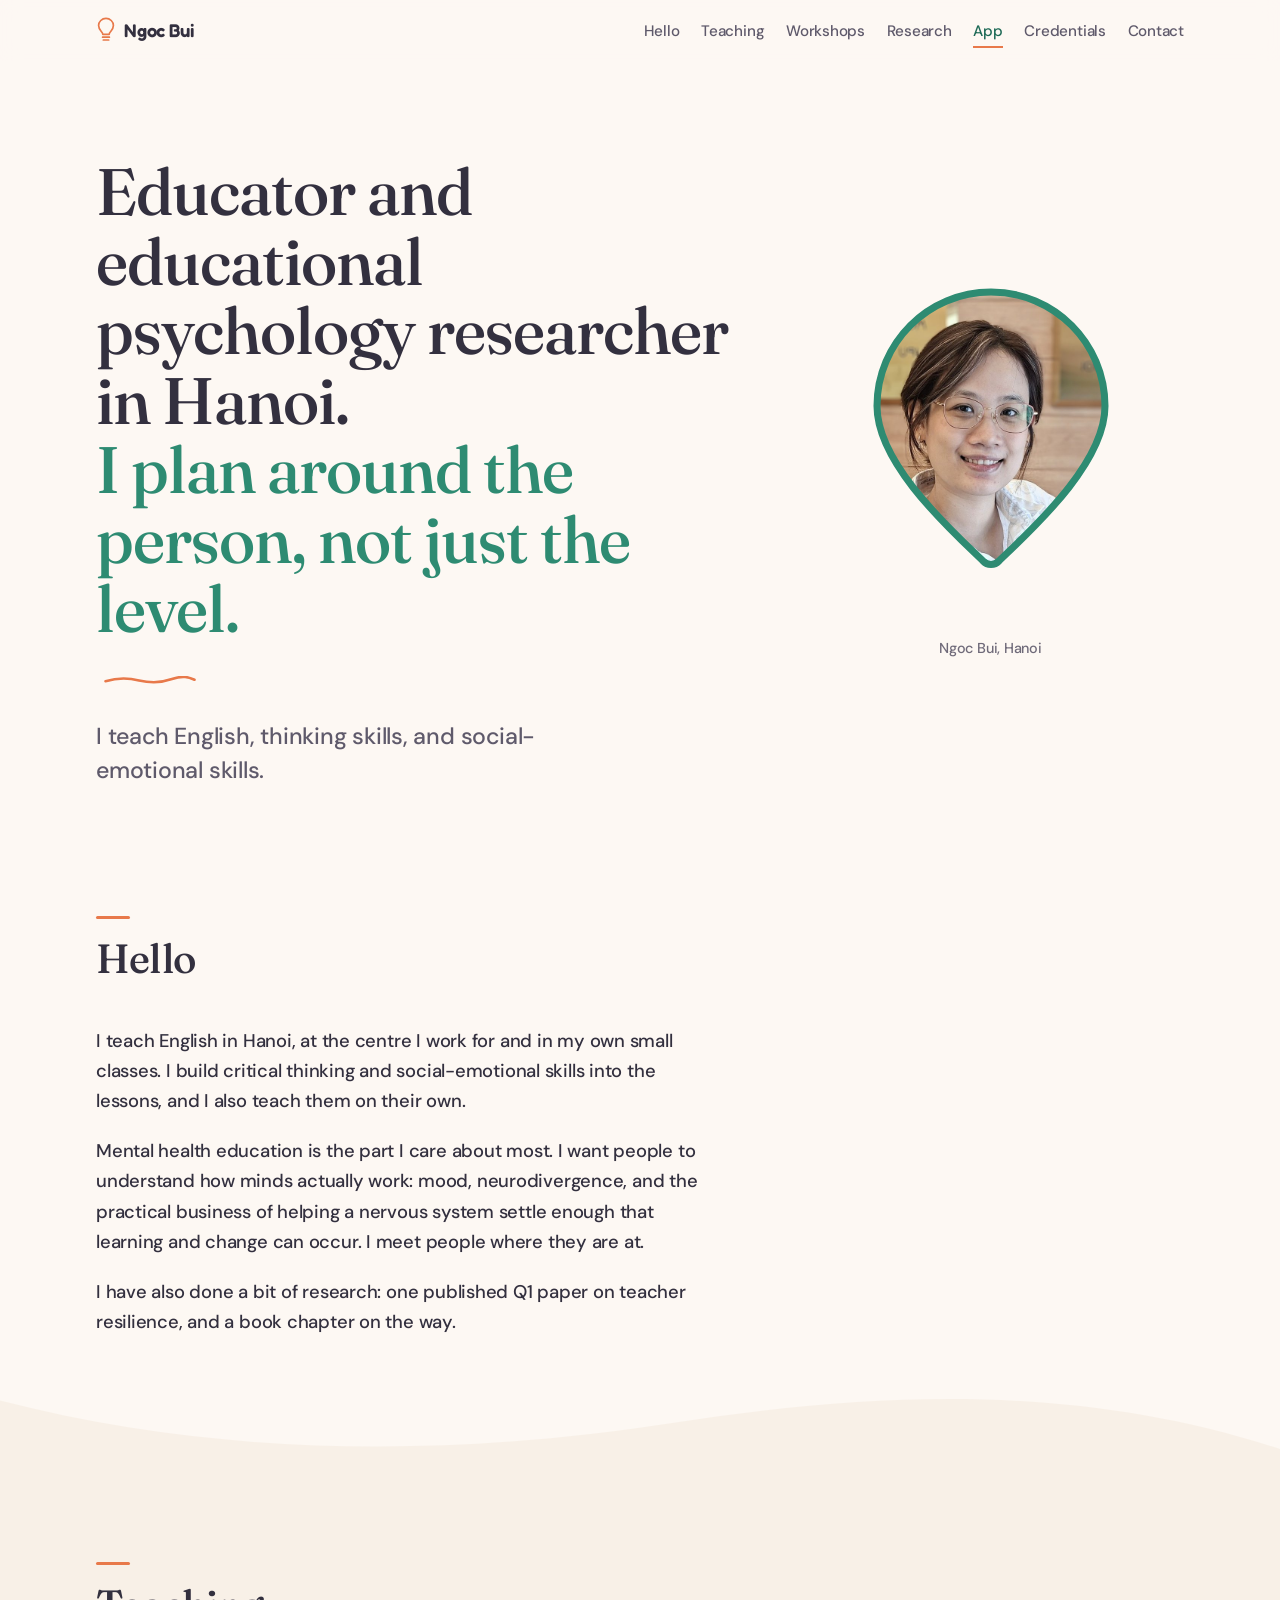
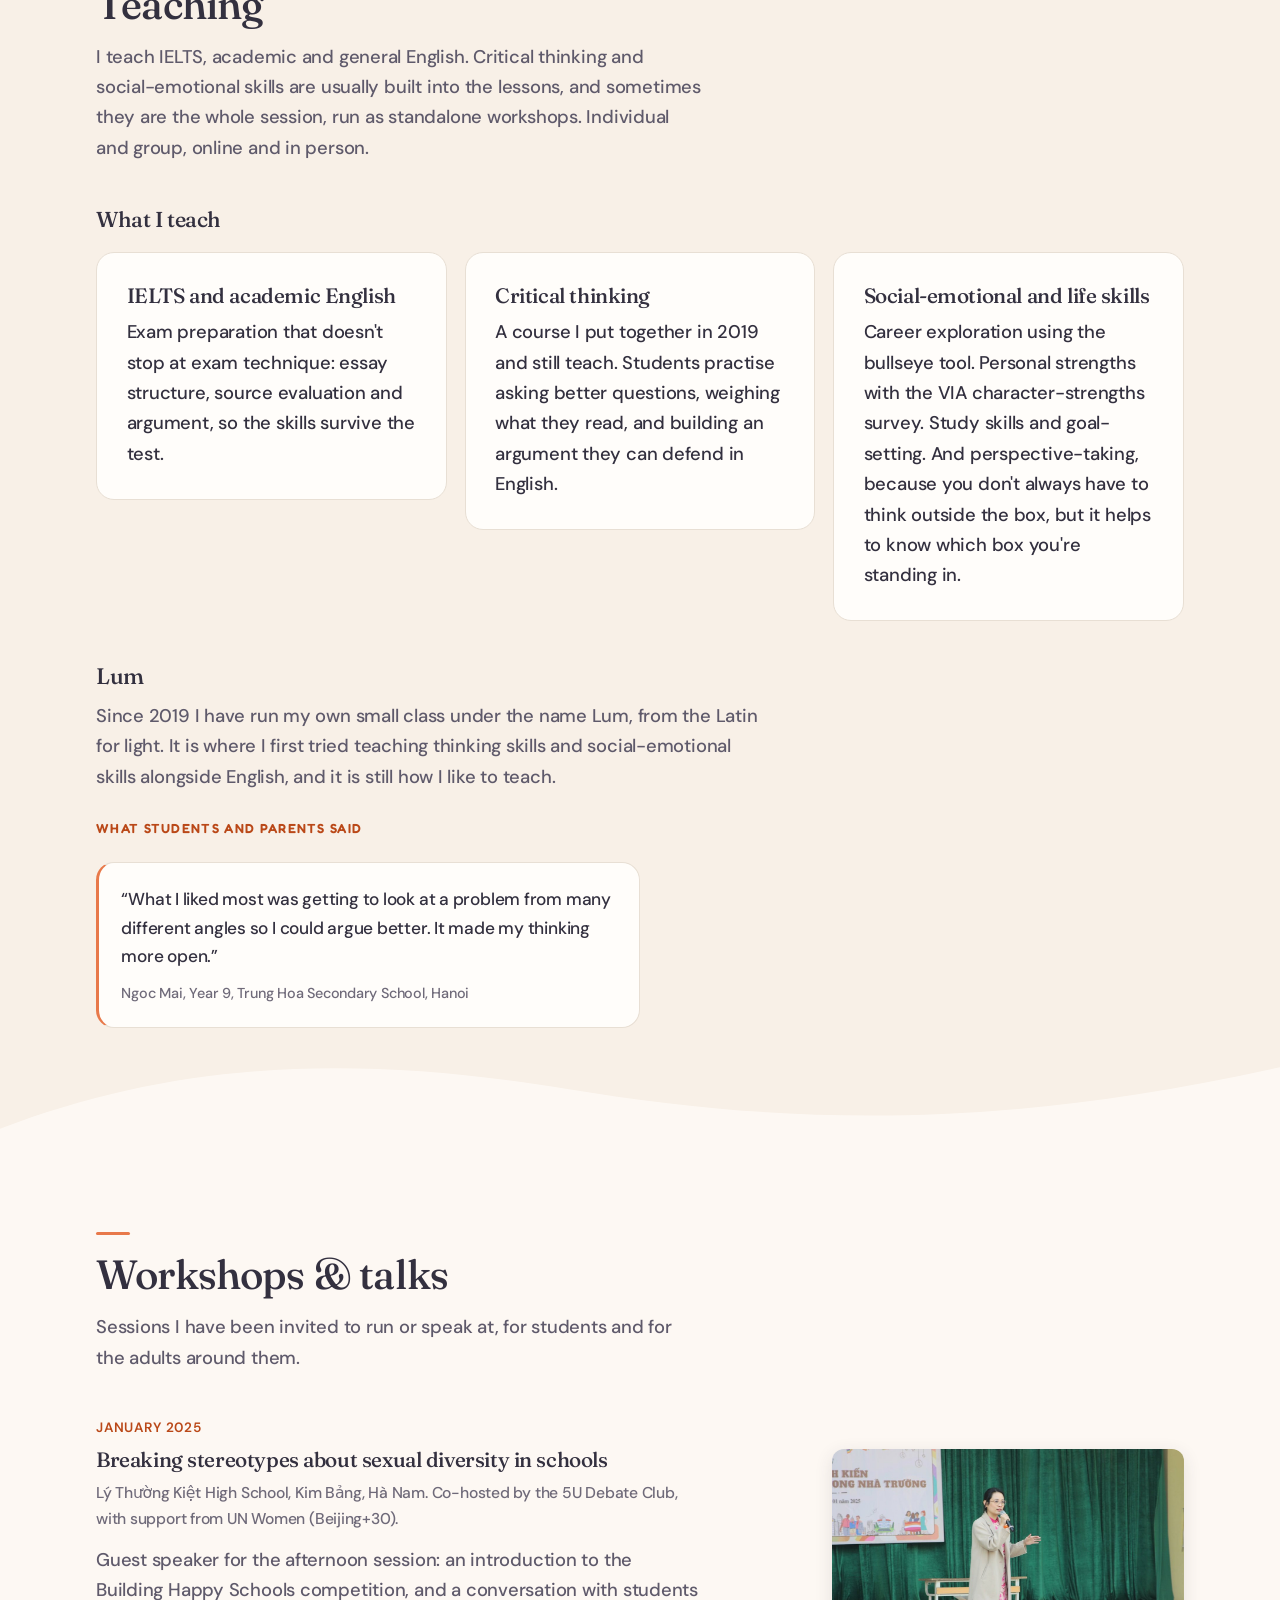
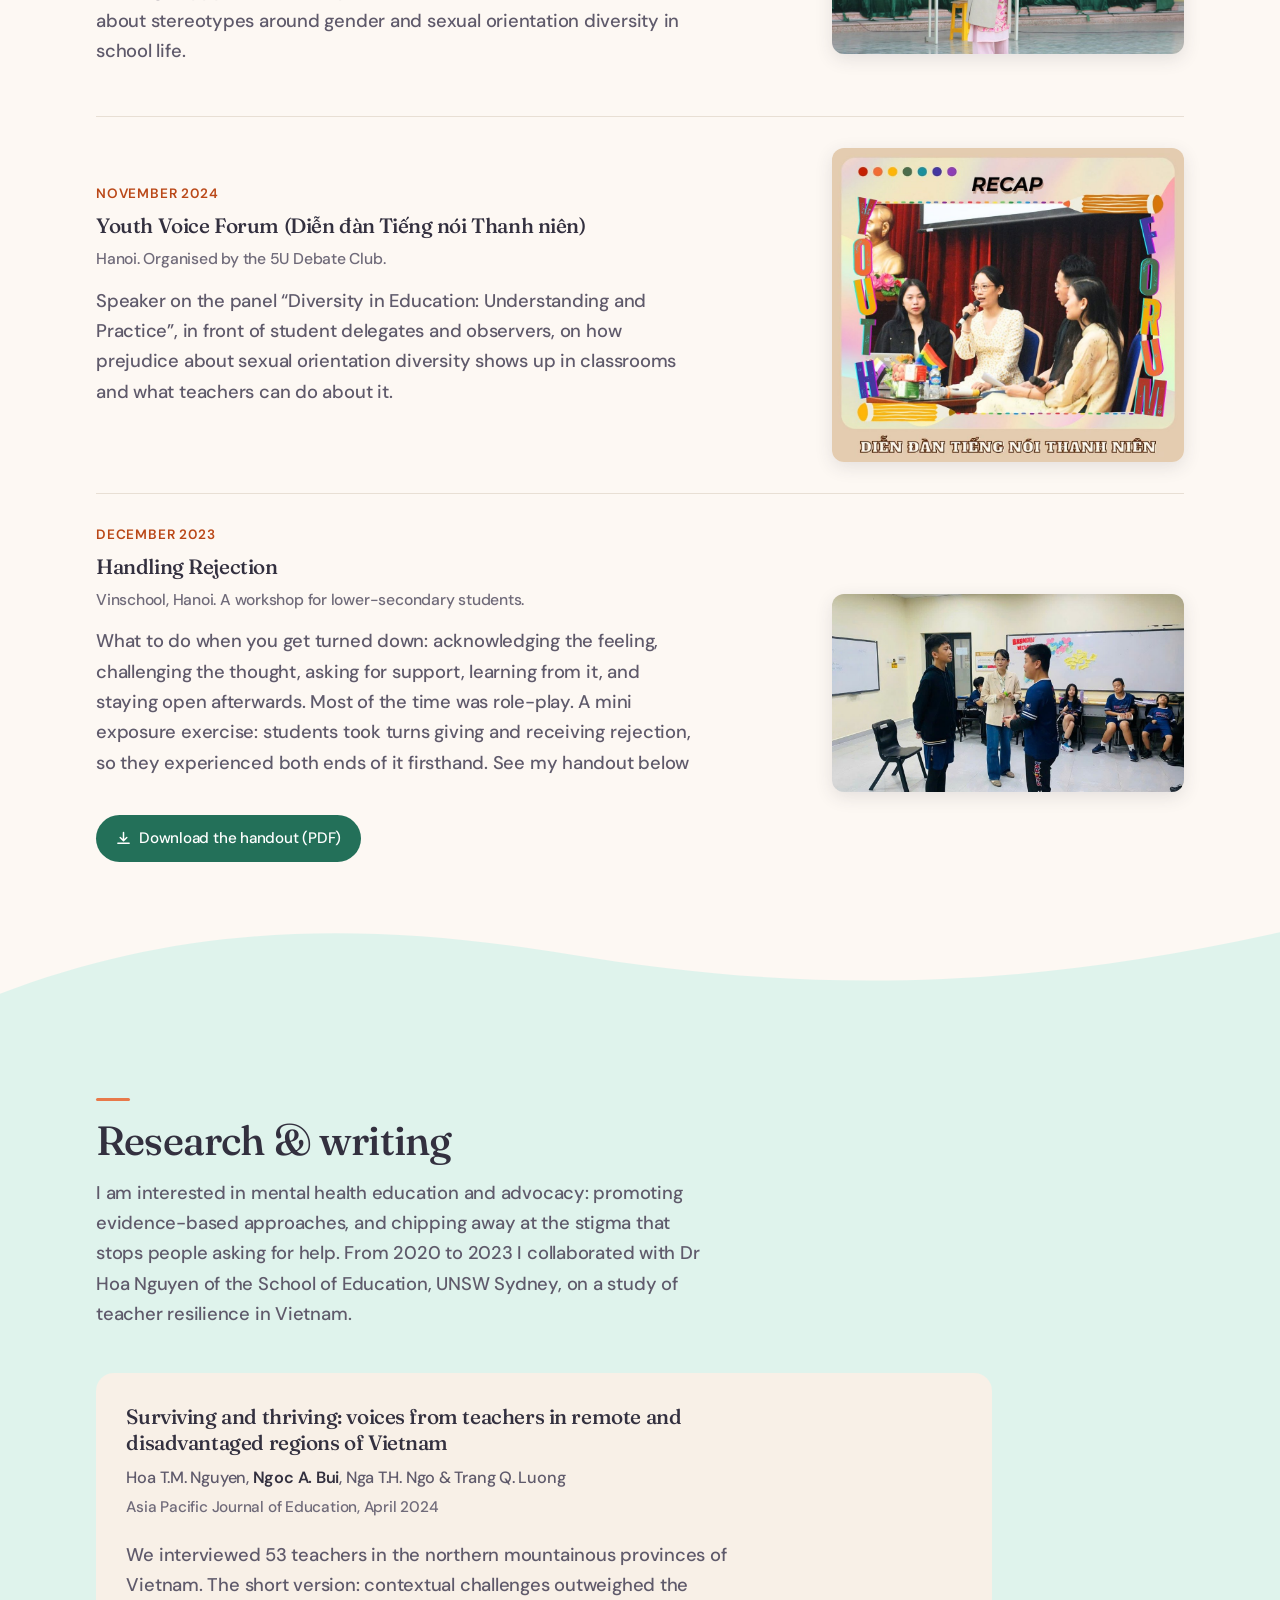
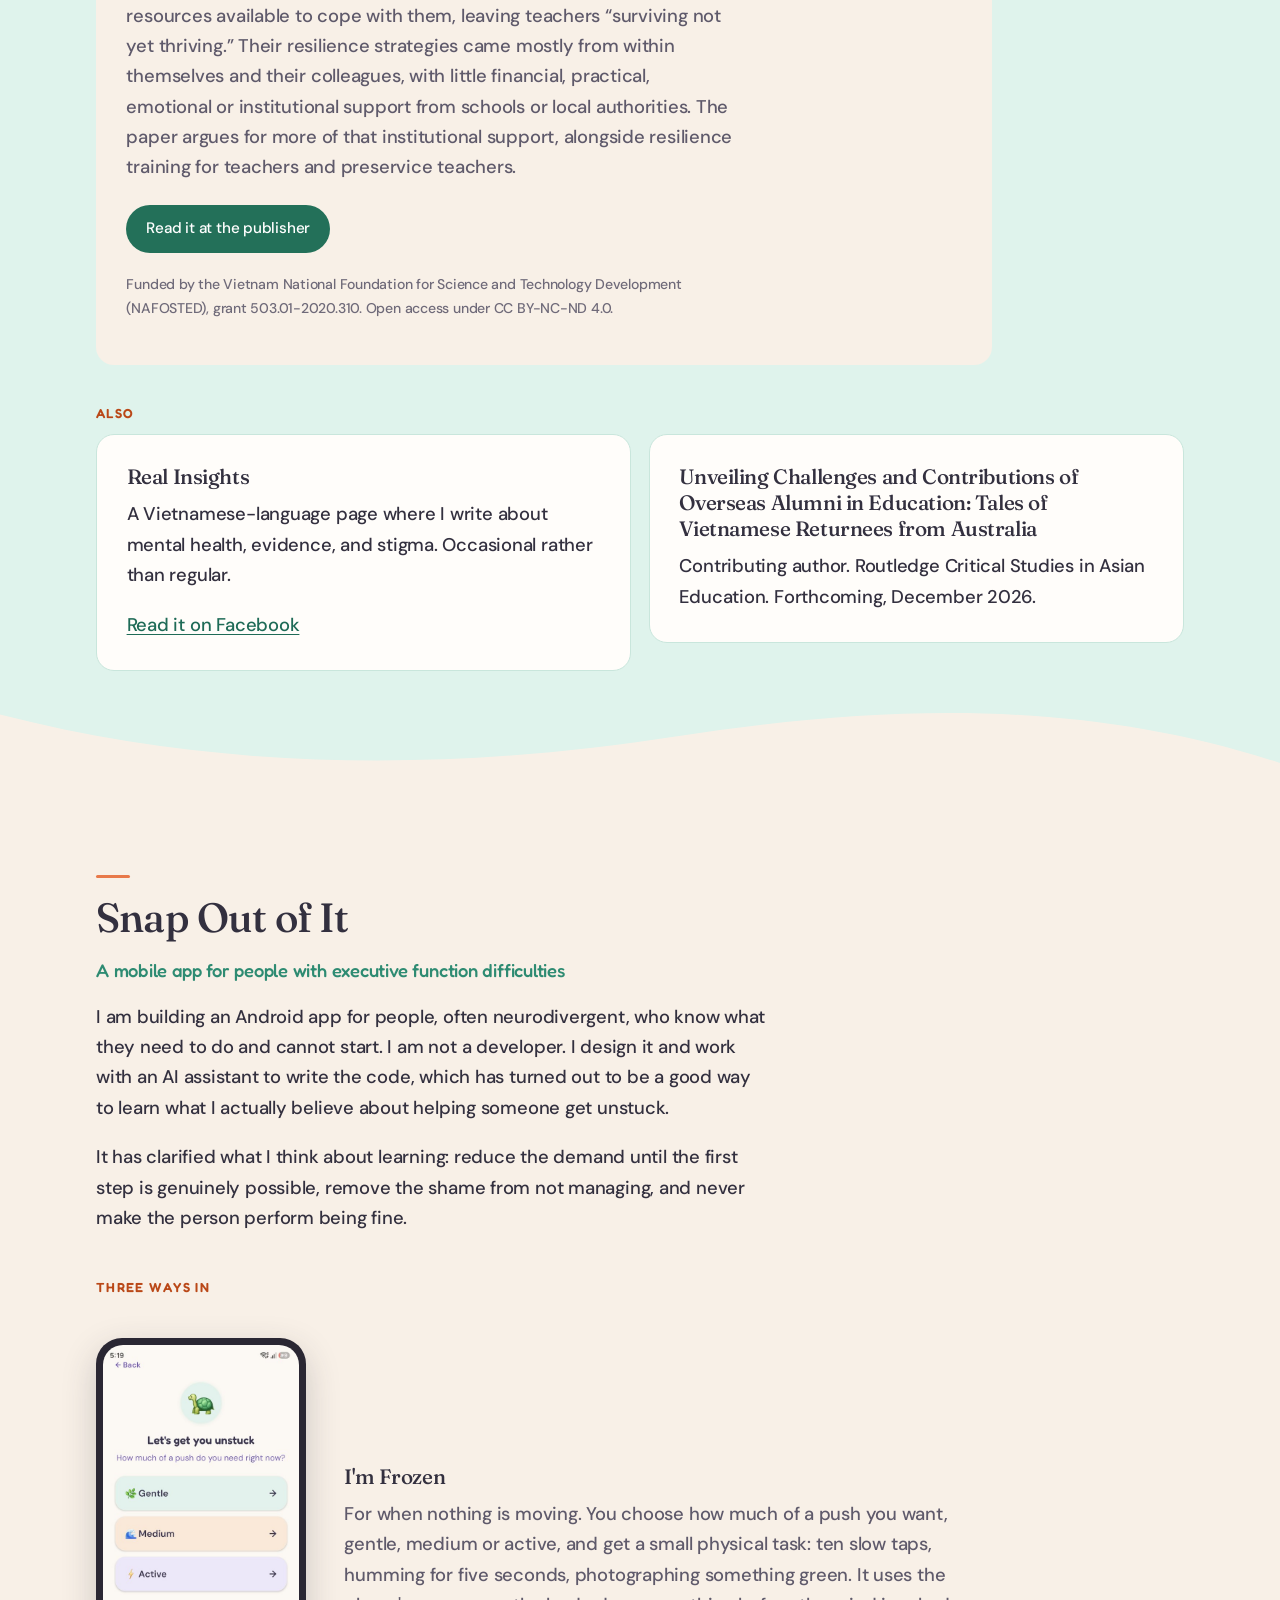
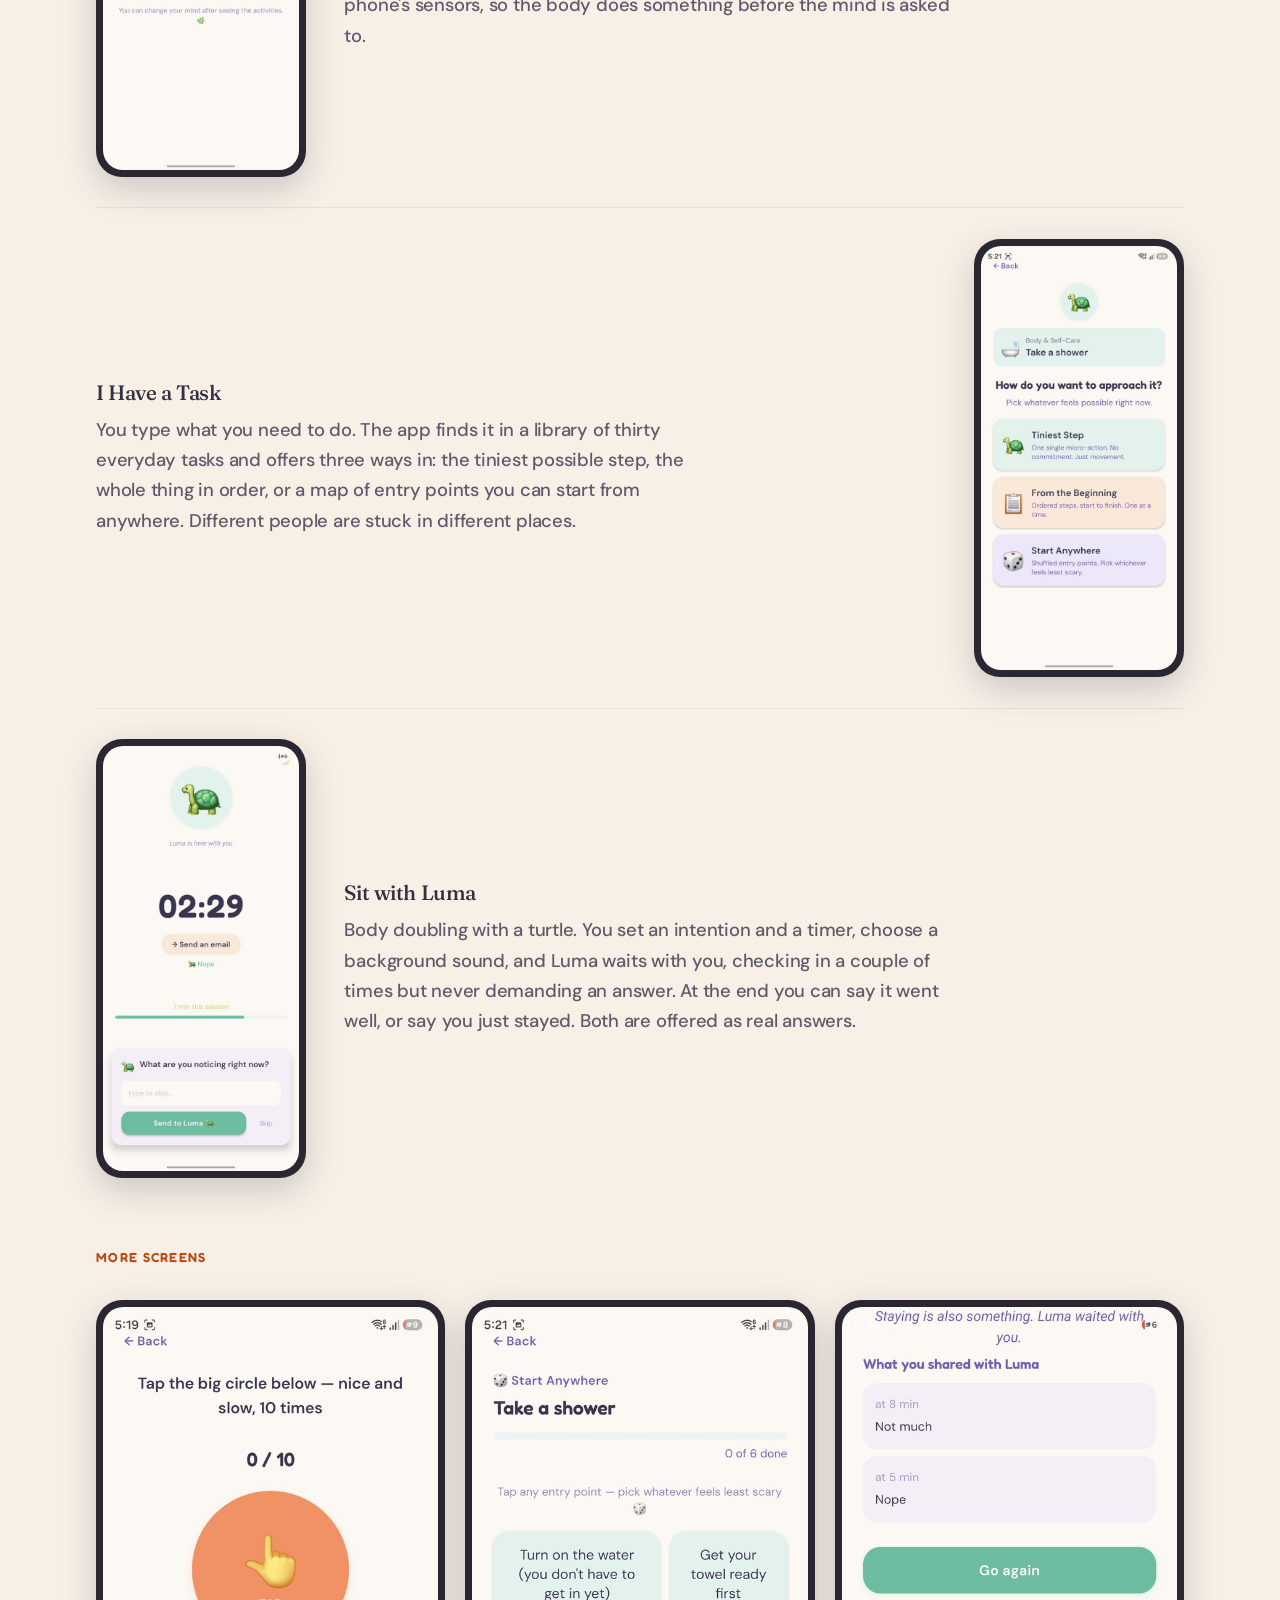
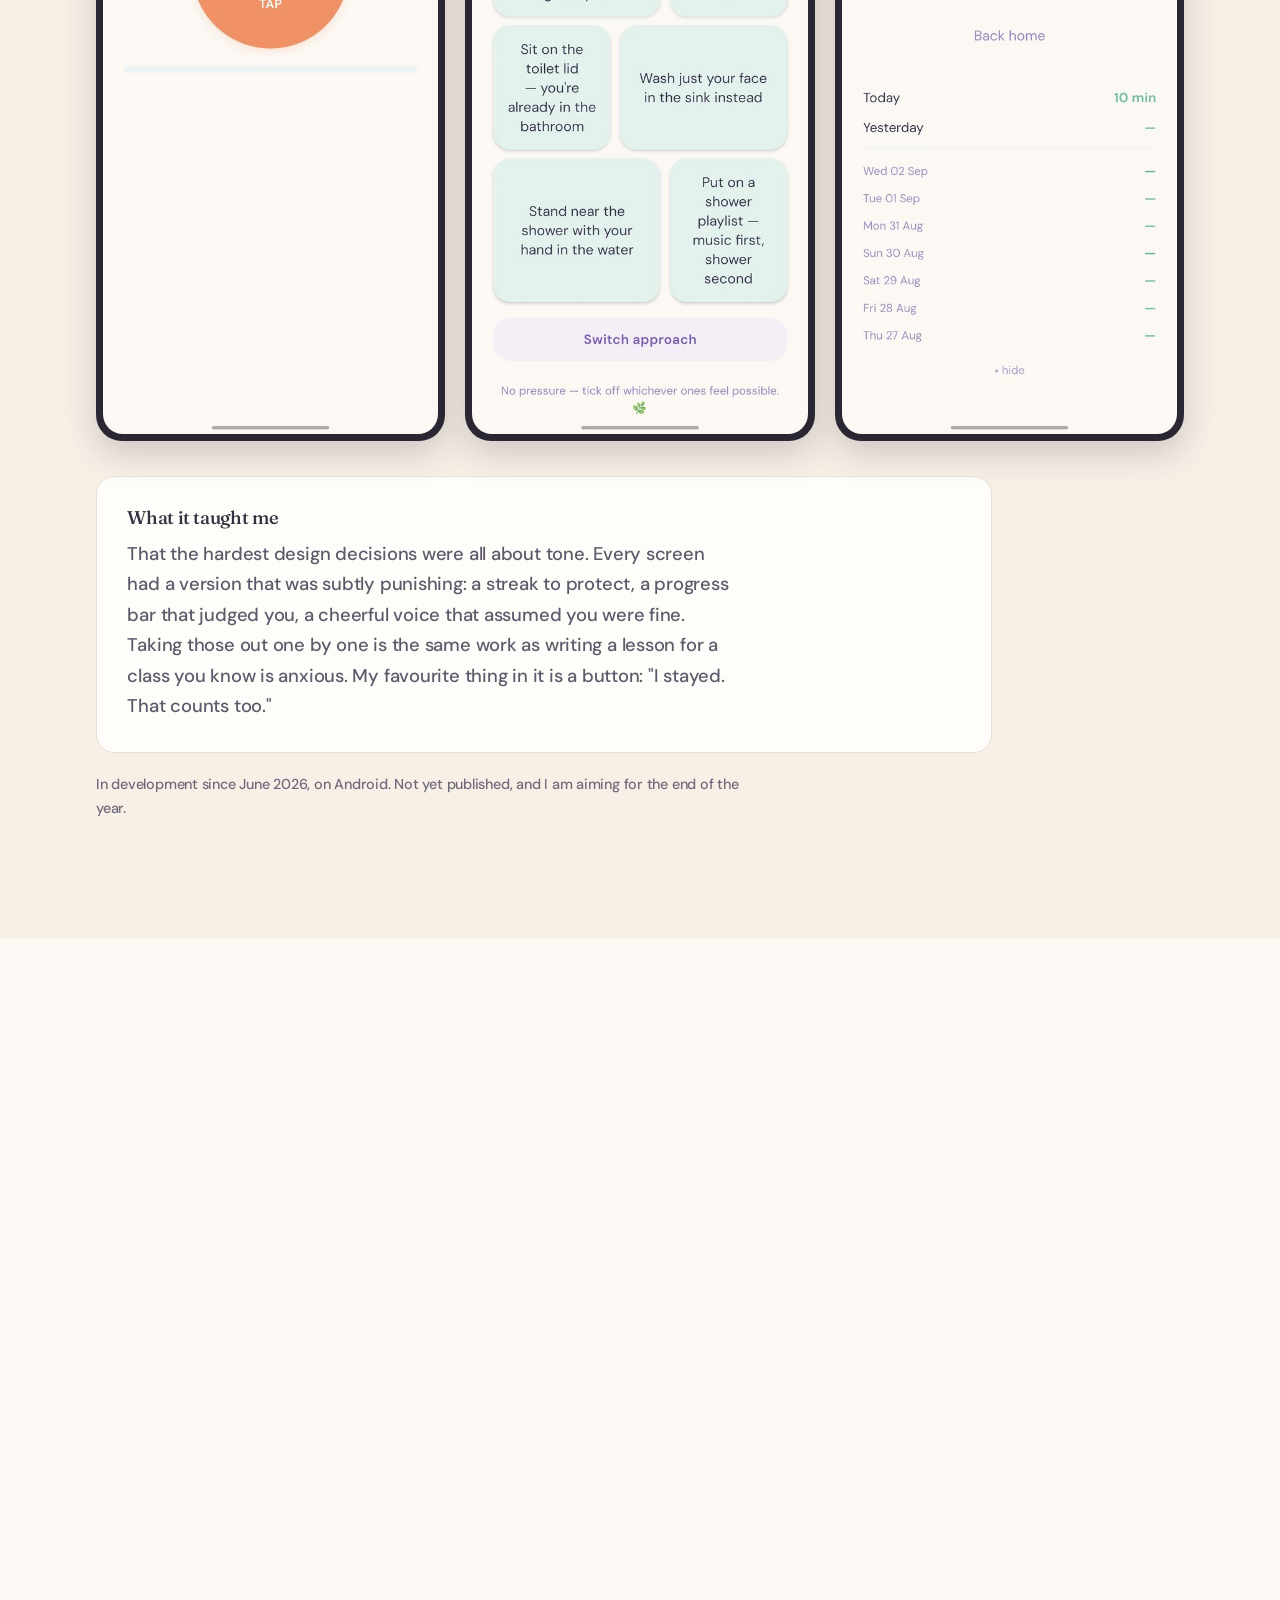
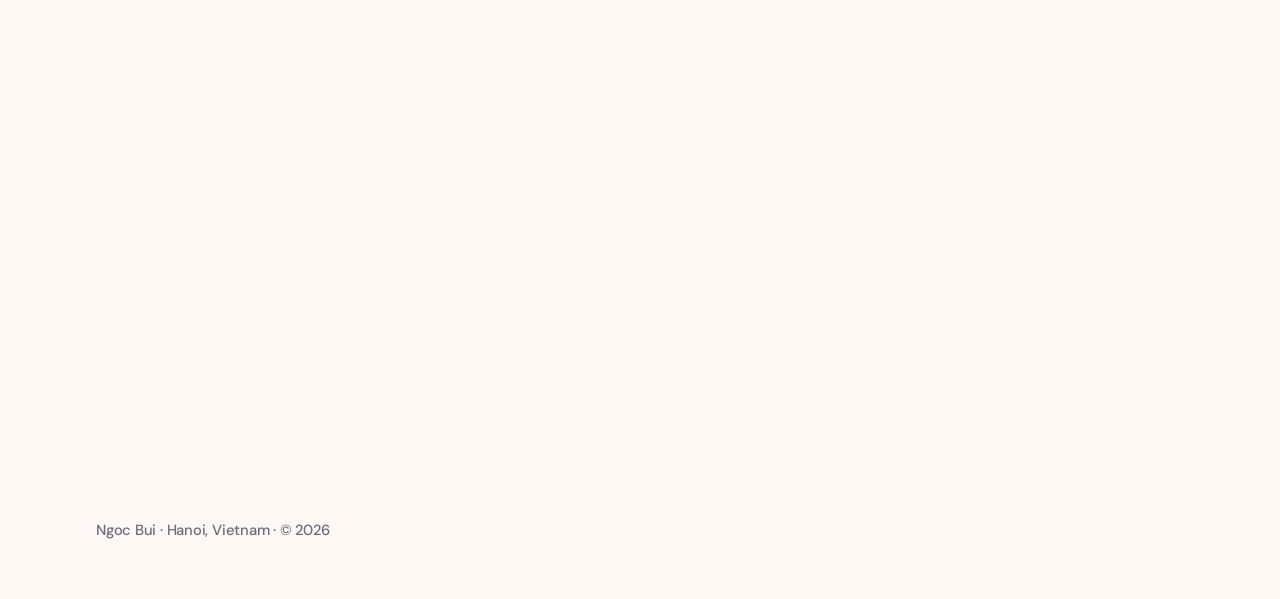
==== index.html @ a4505d8e "Add files via upload" ====
<!DOCTYPE html>
<html lang="en">
<head>
<meta charset="utf-8">
<meta name="viewport" content="width=device-width, initial-scale=1">
<title>Ngoc Bui, educator and educational psychology researcher</title>
<meta name="description" content="Ngoc Bui, educator and educational psychology researcher in Hanoi. English, thinking skills and social-emotional skills for teenagers.">
<meta name="author" content="Ngoc Bui">

<meta property="og:type" content="website">
<meta property="og:title" content="Ngoc Bui, educator and educational psychology researcher">
<meta property="og:description" content="I teach English, thinking skills, and social-emotional skills. Hanoi, Vietnam.">
<meta property="og:image" content="images/ngoc.jpg">

<link rel="icon" href="favicon.svg" type="image/svg+xml">
<link rel="preconnect" href="https://fonts.googleapis.com">
<link rel="preconnect" href="https://fonts.gstatic.com" crossorigin>
<link href="https://fonts.googleapis.com/css2?family=Fraunces:opsz,wght@9..144,400;9..144,500;9..144,600&family=Fredoka:wght@400;500;600&family=DM+Sans:ital,opsz,wght@0,9..40,400;0,9..40,500;0,9..40,600;1,9..40,400&display=swap" rel="stylesheet">
<link rel="stylesheet" href="style.css?v=14">
</head>
<body>

<a class="skip" href="#main">Skip to content</a>

<header class="site-head" id="siteHead">
  <div class="wrap">
    <a class="brand" href="#top">
      <svg class="bulb" viewBox="0 0 20 26" aria-hidden="true" fill="none">
        <path d="M10 1.4C5.9 1.4 2.6 4.6 2.6 8.5c0 2.6 1.4 4.5 2.7 6 .9 1 1.5 1.8 1.5 2.8h6.4c0-1 .6-1.8 1.5-2.8 1.3-1.5 2.7-3.4 2.7-6 0-3.9-3.3-7.1-7.4-7.1Z"
              stroke="#E8794A" stroke-width="1.7" stroke-linejoin="round"/>
        <path d="M6.6 20.2h6.8M7.3 23h5.4" stroke="#E8794A" stroke-width="1.7" stroke-linecap="round"/>
      </svg>
      <span id="brandName">Ngoc Bui</span>
    </a>
    <nav aria-label="Sections">
      <ul>
        <li><a href="#hello">Hello</a></li>
        <li><a href="#teaching">Teaching</a></li>
        <li><a href="#talks">Workshops</a></li>
        <li><a href="#materials">Materials</a></li>
        <li><a href="#research">Research</a></li>
        <li><a href="#app">App</a></li>
        <li><a href="#credentials">Credentials</a></li>
        <li><a href="#contact">Contact</a></li>
      </ul>
    </nav>
  </div>
</header>

<main id="main" tabindex="-1">
  <div id="top"></div>

  <!-- ============ HERO ============ -->
  <div class="hero">
    <div class="wrap hero-grid">
      <div>
        <h1>
          <span class="l1" id="heroL1"></span>
          <span class="l2" id="heroL2"></span>
        </h1>
        <svg class="rule" viewBox="0 0 92 8" fill="none" aria-hidden="true">
          <path d="M1.5 5.2C13 1.8 24 1.8 35 4.4c11 2.6 22 2.6 33-1.3s16.5-1.9 22.5.6"
                stroke="currentColor" stroke-width="2.6" stroke-linecap="round"/>
        </svg>
        <p class="sub" id="heroSub"></p>
      </div>

      <div class="portrait">
        <figure>
          <svg viewBox="0 0 300 340" role="img" aria-labelledby="portraitTitle">
            <title id="portraitTitle">Photograph of Ngoc Bui</title>
            <defs>
              <clipPath id="drop">
                <path d="M150 8c-63 0-114 51-114 114 0 58 74 124 106 155a11 11 0 0 0 16 0c32-31 106-97 106-155C264 59 213 8 150 8Z"/>
              </clipPath>
            </defs>
            <image id="portraitImg" href="images/ngoc.jpg" x="18" y="0" width="264" height="340"
                   preserveAspectRatio="xMidYMin slice" clip-path="url(#drop)"/>
            <path d="M150 8c-63 0-114 51-114 114 0 58 74 124 106 155a11 11 0 0 0 16 0c32-31 106-97 106-155C264 59 213 8 150 8Z"
                  fill="none" stroke="#2E8B72" stroke-width="7"/>
          </svg>
          <figcaption id="portraitCap"></figcaption>
        </figure>
      </div>
    </div>
  </div>

  <!-- ============ HELLO ============ -->
  <section id="hello" class="reveal">
    <div class="wrap">
      <div class="section-head"><h2 id="helloTitle"></h2></div>
      <div id="helloBody"></div>
    </div>
  </section>

  <!-- ============ TEACHING ============ -->
  <section id="teaching" class="reveal wave-top wave-alt">
    <div class="wrap">
      <div class="section-head">
        <h2 id="teachTitle"></h2>
        <p class="intro" id="teachIntro"></p>
      </div>

      <h3 id="teachListTitle" style="font-size:1.35rem;margin-bottom:1.2rem"></h3>
      <div class="grid-2" id="teachList"></div>

      <div style="margin-top:2.6rem">
        <h3 id="lumTitle" style="font-size:1.4rem;margin-bottom:.7rem"></h3>
        <p id="lumBody" style="color:var(--ink-soft)"></p>
        <p class="eyebrow" id="testTitle" style="margin-top:1.6rem"></p>
        <div class="quotes" id="quotes"></div>
      </div>
    </div>
  </section>

  <!-- ============ TALKS ============ -->
  <section id="talks" class="reveal wave-top">
    <div class="wrap">
      <div class="section-head">
        <h2 id="talksTitle"></h2>
        <p class="intro" id="talksIntro"></p>
      </div>
      <div id="talksList"></div>
    </div>
  </section>

  <!-- ============ MATERIALS ============ -->
  <section id="materials" class="reveal wave-top wave-alt">
    <div class="wrap">
      <div class="section-head">
        <h2 id="matTitle"></h2>
        <p class="intro" id="matIntro"></p>
      </div>
      <div class="grid-2" id="matList"></div>
      <p id="matNote" class="note-line"></p>
    </div>
  </section>

  <!-- ============ RESEARCH ============ -->
  <section id="research" class="reveal wave-top">
    <div class="wrap">
      <div class="section-head">
        <h2 id="resTitle"></h2>
        <p class="intro" id="resIntro"></p>
      </div>

      <div class="paper-head">
        <h3 id="paperTitle"></h3>
        <p class="authors" id="paperAuthors"></p>
        <p class="journal" id="paperJournal"></p>
        <p class="paper-summary" id="paperSummary"></p>
        <div class="paper-actions">
          <a class="btn" id="paperDoi" href="#"></a>
        </div>
        <p class="funding" id="funding"></p>
      </div>

      <p class="eyebrow" id="otherTitle" style="margin-top:2.4rem"></p>
      <div id="otherList"></div>
    </div>
  </section>

  <!-- ============ APP ============ -->
  <section id="app" class="reveal wave-top wave-alt">
    <div class="wrap">
      <div class="section-head">
        <h2 id="appTitle"></h2>
        <p class="intro" id="appSubtitle" style="font-family:'Fredoka',sans-serif;color:var(--teal);margin-bottom:1rem"></p>
        <div id="appIntro"></div>
      </div>

      <p class="eyebrow" id="modesTitle"></p>
      <div id="modes"></div>

      <p class="eyebrow" id="galleryTitle" style="margin-top:2.4rem"></p>
      <div class="app-gallery" id="gallery"></div>

      <div class="learned">
        <h3 id="learnedTitle"></h3>
        <p id="learned"></p>
      </div>
      <p class="app-status" id="appStatus"></p>
    </div>
  </section>

  <!-- Any sections you add in content.js appear here -->
  <div id="extraSections"></div>

  <!-- ============ CREDENTIALS ============ -->
  <section id="credentials" class="reveal wave-top">
    <div class="wrap">
      <div class="section-head"><h2 id="credTitle"></h2></div>
      <div class="cred-grid" id="credGrid"></div>
      <p style="margin-top:2rem">
        <a class="btn" id="cvBtn" href="#">
          <svg viewBox="0 0 16 16" fill="none" aria-hidden="true">
            <path d="M8 1.5v9m0 0L4.5 7M8 10.5 11.5 7M2 13h12" stroke="currentColor" stroke-width="1.6" stroke-linecap="round" stroke-linejoin="round"/>
          </svg>
          <span id="cvLabel"></span>
        </a>
      </p>
    </div>
  </section>

  <!-- ============ CONTACT ============ -->
  <section id="contact" class="reveal wave-top wave-alt">
    <div class="wrap">
      <div class="contact-card">
        <h2 id="contactTitle"></h2>
        <p id="contactBody"></p>
        <a class="email-link" id="emailLink" href="#"></a>
        <div class="contact-links" id="contactLinks"></div>
        <p class="availability" id="availability"></p>
      </div>
    </div>
  </section>
</main>

<footer>
  <div class="wrap"><span id="footerText"></span></div>
</footer>

<script src="content.js?v=14"></script>
<script src="main.js?v=14"></script>

<!-- Edit mode: loads only when the address ends with ?edit -->
<script>
if (location.search.indexOf("edit") !== -1) {
  var e = document.createElement("script");
  e.src = "edit.js?v=1";
  document.body.appendChild(e);
}
</script>

<!-- If content.js has a typo it cannot load at all, and the page would other-
     wise go silently blank. This shows what is wrong instead. -->
<script>
(function () {
  if (typeof CONTENT !== "undefined") return;
  var d = document.createElement("div");
  d.setAttribute("style",
    "position:fixed;inset:0;z-index:9999;display:flex;align-items:center;" +
    "justify-content:center;background:#FDF8F3;padding:2rem;" +
    "font-family:system-ui,sans-serif;color:#33303F");
  d.innerHTML =
    '<div style="max-width:34rem;line-height:1.6">' +
    '<h1 style="font-size:1.4rem;margin:0 0 .8rem">content.js has a typo</h1>' +
    '<p style="margin:0 0 .8rem">The page is blank because the content file could not be read. ' +
    'It is almost always one of these, in the line you edited last:</p>' +
    '<ul style="margin:0 0 .8rem;padding-left:1.2rem">' +
    '<li>a straight double quote <b>"</b> inside the text (use the curly ' +
    '<b>&ldquo; &rdquo;</b> instead, or put a backslash before it)</li>' +
    '<li>a missing comma at the end of a line</li>' +
    '<li>a deleted quote mark or brace</li></ul>' +
    '<p style="margin:0">Press <b>F12</b> and open <b>Console</b>: the red message names the exact line.</p>' +
    '</div>';
  document.body.appendChild(d);
})();
</script>
</body>
</html>
---- style.css ----
/* ==========================================================================
   Ngoc Bui, portfolio
   You should not need to edit this file. The words live in content.js
   ========================================================================== */

:root {
  --cream:      #FDF8F3;
  --cream-warm: #F8F0E7;
  --card:       #FFFDFA;
  --ink:        #33303F;
  --ink-soft:   #5F5A6B;
  --ink-faint:  #6F6A79;   /* was #8C8796, failed WCAG AA at 3.30 */
  --teal:       #2E8B72;
  --teal-deep:  #1F6B57;
  --teal-pale:  #DFF3EC;
  --tangerine:  #E8794A;   /* decorative only: rules, dots, underlines */
  --tangerine-text: #BA4818; /* small orange TEXT, passes AA on all three bands */
  --teal-btn:   #237059;   /* button ground, white on it passes at 5.94 */
  --tangerine-pale: #FCEBE1;
  --line:       #E8DFD4;

  --measure: 42rem;
  --radius: 18px;
}

* { box-sizing: border-box; }

html { scroll-behavior: smooth; }
@media (prefers-reduced-motion: reduce) {
  html { scroll-behavior: auto; }
  *, *::before, *::after { animation: none !important; transition: none !important; }
}

body {
  margin: 0;
  background: var(--cream);
  color: var(--ink);
  font-family: "DM Sans", ui-sans-serif, system-ui, -apple-system, "Segoe UI", Roboto, sans-serif;
  font-size: 1.15rem;
  font-weight: 500;
  line-height: 1.65;
  -webkit-font-smoothing: antialiased;
  text-rendering: optimizeLegibility;
}

h1, h2, h3, .display {
  font-family: "Fredoka", "DM Sans", ui-sans-serif, system-ui, sans-serif;
  font-weight: 600;
  line-height: 1.2;
  letter-spacing: -0.01em;
  margin: 0;
}

p { margin: 0 0 1.05em; max-width: var(--measure); }
a { color: var(--teal-deep); text-decoration-thickness: 1px; text-underline-offset: 3px; }
a:hover { color: var(--tangerine); }
img { max-width: 100%; display: block; }

.wrap { width: min(100% - 2.5rem, 68rem); margin-inline: auto; }

/* ---------- skip link ---------- */
.skip {
  position: absolute; left: -9999px;
  background: var(--teal); color: #fff; padding: .7rem 1.1rem; border-radius: 0 0 10px 0; z-index: 100;
}
.skip:focus { left: 0; top: 0; }

/* ---------- header / nav ---------- */
.site-head {
  position: sticky; top: 0; z-index: 50;
  background: rgba(253, 248, 243, .88);
  backdrop-filter: blur(10px);
  border-bottom: 1px solid transparent;
  transition: border-color .3s ease;
}
.site-head.scrolled { border-bottom-color: var(--line); }
.site-head .wrap {
  display: flex; align-items: center; gap: 1.5rem;
  min-height: 60px; flex-wrap: wrap;
}
.brand {
  font-family: "Fredoka", sans-serif; font-weight: 600; font-size: 1.15rem;
  color: var(--ink); text-decoration: none; letter-spacing: -.01em;
  display: inline-flex; align-items: center; gap: .5rem;
}
.brand .bulb { width: 20px; height: 26px; flex: none; }
nav { margin-left: auto; }
nav ul { display: flex; gap: 1.35rem; list-style: none; margin: 0; padding: 0; flex-wrap: wrap; }
nav a {
  color: var(--ink-soft); text-decoration: none; font-size: .95rem; font-weight: 500;
  padding: .3rem 0; border-bottom: 2px solid transparent; transition: color .2s, border-color .2s;
}
nav a:hover, nav a.active { color: var(--teal-deep); border-bottom-color: var(--tangerine); }

/* On phones the header stops sticking (it would eat the screen) and the
   section links become one quiet, swipeable row. */
@media (max-width: 720px) {
  .site-head { position: static; border-bottom: 1px solid var(--line); }
  .site-head .wrap {
    width: 100%; padding-inline: 0;
    flex-direction: column; align-items: stretch; gap: 0; min-height: 0;
  }
  .brand { padding: .85rem 1.25rem .6rem; }
  nav { margin-left: 0; min-width: 0; max-width: 100%; }
  nav ul {
    max-width: 100%;
    flex-wrap: nowrap; overflow-x: auto; gap: 1.1rem;
    padding: 0 1.25rem .6rem; scrollbar-width: none;
    -webkit-overflow-scrolling: touch;
  }
  nav ul::-webkit-scrollbar { display: none; }
  nav li { flex: none; }
  section { scroll-margin-top: 1rem; }
}

/* ---------- hero ---------- */
.hero { padding: clamp(3rem, 8vw, 6rem) 0 clamp(2.5rem, 6vw, 4rem); }
.hero-grid {
  display: grid; gap: clamp(2rem, 5vw, 3.5rem);
  grid-template-columns: 1fr;
  align-items: center;
}
@media (min-width: 800px) {
  .hero-grid { grid-template-columns: 1.25fr .75fr; }
}
.hero h1 {
  font-size: clamp(1.9rem, 4.4vw, 3.1rem);
  letter-spacing: -0.015em;
  line-height: 1.24;
  margin-bottom: 1rem;
  max-width: 18ch;
}
.hero h1 .l2 { color: var(--teal); display: block; }
.hero .sub {
  font-size: clamp(1.1rem, 2.2vw, 1.3rem); color: var(--ink-soft);
  max-width: 30rem; margin: 0;
}
.hero .rule {
  width: 92px; height: 8px; margin: 1.6rem 0 1.4rem;
  color: var(--tangerine);
}

/* teardrop photo, echoes the old Lum site */
.portrait { justify-self: center; width: min(300px, 78vw); }
.portrait figure { margin: 0; position: relative; }
.portrait svg { width: 100%; height: auto; display: block; }
.portrait figcaption {
  text-align: center; font-size: .9rem; color: var(--ink-faint); margin-top: .85rem;
}

/* ---------- sections ---------- */
section { padding: clamp(3rem, 7vw, 5rem) 0; scroll-margin-top: 72px; }

.section-head { margin-bottom: 2.25rem; }
.section-head h2 { font-size: clamp(1.85rem, 4.2vw, 2.7rem); margin-bottom: .8rem; }
.section-head .intro { color: var(--ink-soft); max-width: 38rem; margin: 0; }

.eyebrow {
  font-size: .82rem; font-weight: 600; letter-spacing: .1em; text-transform: uppercase;
  color: var(--tangerine-text); margin: 0 0 .55rem;
}

/* ---------- generic card ---------- */
.card {
  background: var(--card);
  border: 1px solid var(--line);
  border-radius: var(--radius);
  padding: clamp(1.3rem, 3vw, 1.85rem);
}
.card h3 { font-size: 1.22rem; margin-bottom: .55rem; }
.card p:last-child { margin-bottom: 0; }

.grid-2 { display: grid; gap: 1.1rem; grid-template-columns: 1fr; }
@media (min-width: 720px) { .grid-2 { grid-template-columns: 1fr 1fr; } }

/* ---------- feature block (workshop) ---------- */
.feature {
  background: var(--teal-pale);
  border-radius: var(--radius);
  padding: clamp(1.4rem, 3.5vw, 2.25rem);
  margin-bottom: 2.5rem;
  display: grid; gap: clamp(1.25rem, 3vw, 2rem);
  grid-template-columns: 1fr;
  align-items: center;
}
@media (min-width: 760px) { .feature { grid-template-columns: 1.45fr .55fr; } }
.feature h3 { font-size: clamp(1.15rem, 2.4vw, 1.4rem); margin-bottom: .7rem; }
.feature p { color: var(--ink-soft); }
.feature img {
  border-radius: 12px; box-shadow: 0 6px 22px rgba(51,48,63,.13);
  max-height: 380px; width: auto; margin-inline: auto;
}

/* ---------- buttons ---------- */
.btn {
  display: inline-flex; align-items: center; gap: .5rem;
  background: var(--teal-btn); color: #fff; text-decoration: none;
  padding: .7rem 1.25rem; border-radius: 999px;
  font-size: .95rem; font-weight: 500;
  transition: background .2s, transform .2s;
}
.btn:hover { background: var(--teal-deep); color: #fff; transform: translateY(-1px); }
.btn.ghost {
  background: transparent; color: var(--teal-deep);
  border: 1.5px solid var(--teal);
}
.btn.ghost:hover { background: var(--teal); color: #fff; }
.btn svg { width: 15px; height: 15px; flex: none; }

/* ---------- lists ---------- */
.plain { list-style: none; padding: 0; margin: 0; }
.plain li { padding-left: 1.35rem; position: relative; margin-bottom: .6rem; color: var(--ink-soft); max-width: var(--measure); }
.plain li::before {
  content: ""; position: absolute; left: 0; top: .68em;
  width: 6px; height: 6px; border-radius: 50%; background: var(--tangerine);
}

/* ---------- talks ---------- */
.talk {
  display: grid; gap: clamp(1.1rem, 3vw, 2rem);
  grid-template-columns: 1fr;
  padding: 1.9rem 0;
  border-top: 1px solid var(--line);
}
.talk:first-of-type { border-top: none; padding-top: 0; }
@media (min-width: 760px) {
  .talk.has-img { grid-template-columns: 1fr 1fr; align-items: center; }
}
.talk .date {
  font-size: .85rem; font-weight: 600; letter-spacing: .06em; text-transform: uppercase;
  color: var(--tangerine-text); margin-bottom: .45rem;
}
.talk h3 { font-size: 1.3rem; margin-bottom: .45rem; }
.talk .where { font-size: .98rem; color: var(--ink-faint); margin-bottom: .85rem; max-width: var(--measure); }
.talk p { color: var(--ink-soft); }
.talk img { border-radius: 12px; box-shadow: 0 5px 18px rgba(51,48,63,.12); }
.talk .btn { margin-top: 1.1rem; }

/* ---------- testimonials ---------- */
.quotes { display: grid; gap: 1.1rem; grid-template-columns: 1fr; margin-top: 1.4rem; }
@media (min-width: 780px) { .quotes { grid-template-columns: repeat(3, 1fr); } }
.quote {
  background: var(--cream-warm); border-radius: var(--radius);
  padding: 1.4rem; border-left: 3px solid var(--tangerine);
}
.quote blockquote { margin: 0 0 .8rem; font-size: 1.08rem; color: var(--ink); }
.quote cite { font-style: normal; font-size: .9rem; color: var(--ink-faint); line-height: 1.45; display: block; }

/* ---------- in-development badge ---------- */
.badge {
  display: inline-block; background: var(--tangerine-pale); color: #A8502A;
  font-size: .72rem; font-weight: 600; letter-spacing: .04em;
  padding: .25rem .65rem; border-radius: 999px; margin-bottom: .7rem;
}

/* ---------- research ---------- */
.paper-head {
  background: var(--cream-warm); border-radius: var(--radius);
  padding: clamp(1.3rem, 3vw, 1.9rem); margin-bottom: 2rem;
}
.paper-head h3 { font-size: 1.32rem; margin-bottom: .6rem; max-width: 40rem; }
.paper-head .authors { color: var(--ink-soft); font-size: 1.02rem; margin-bottom: .2rem; max-width: none; }
.paper-head .authors b { color: var(--ink); font-weight: 600; }
.paper-head .journal { color: var(--ink-faint); font-size: .96rem; margin-bottom: 1.2rem; }
.paper-actions { display: flex; gap: .65rem; flex-wrap: wrap; }
.paper-summary { color: var(--ink-soft); max-width: 44rem; margin-bottom: 1.4rem; }
.paper-head .funding { margin-top: 1.3rem; }
#otherList .card { max-width: 34rem; }
.note-line { color: var(--ink-soft); margin-top: 1.6rem; max-width: 40rem; }

.findings { display: grid; gap: 1rem; grid-template-columns: 1fr; margin: 1.5rem 0 2rem; }
@media (min-width: 780px) { .findings { grid-template-columns: repeat(3, 1fr); } }
.finding { background: var(--card); border: 1px solid var(--line); border-radius: var(--radius); padding: 1.4rem; }
.finding .n {
  font-family: "Fredoka", sans-serif; font-size: 1.6rem; color: var(--teal-pale);
  line-height: 1; margin-bottom: .4rem; font-weight: 600;
}
.finding h4 { font-family: "Fredoka", sans-serif; font-size: 1rem; font-weight: 600; margin: 0 0 .45rem; }
.finding p { font-size: .93rem; color: var(--ink-soft); margin: 0; }

.sowhat {
  background: var(--teal-pale); border-radius: var(--radius);
  padding: clamp(1.3rem, 3vw, 1.9rem);
}
.sowhat h4 { font-family: "Fredoka", sans-serif; font-size: 1.05rem; margin: 0 0 .6rem; }
.sowhat p { color: var(--ink-soft); max-width: 44rem; margin: 0; }
.funding { font-size: .88rem; color: var(--ink-faint); margin-top: 1.4rem; max-width: 44rem; }

/* ---------- app ---------- */
.app-mode {
  display: grid; gap: clamp(1.2rem, 3vw, 2.4rem);
  grid-template-columns: 1fr; align-items: center;
  padding: 1.9rem 0; border-top: 1px solid var(--line);
}
.app-mode:first-of-type { border-top: none; }
@media (min-width: 720px) {
  .app-mode { grid-template-columns: 210px 1fr; }
  .app-mode:nth-child(even) { grid-template-columns: 1fr 210px; }
  .app-mode:nth-child(even) .phone { order: 2; }
}
.app-mode h3 { font-size: 1.25rem; margin-bottom: .55rem; }
.app-mode p { color: var(--ink-soft); margin: 0; }

.phone {
  background: #2A2733; border-radius: 26px; padding: 7px;
  box-shadow: 0 10px 30px rgba(51,48,63,.2);
  max-width: 210px; justify-self: center; width: 100%;
}
.phone img { border-radius: 20px; }

.app-gallery { display: grid; gap: 1.25rem; grid-template-columns: repeat(3, 1fr); margin-top: 2rem; }
.app-gallery .phone { max-width: 100%; }

.learned {
  background: var(--cream-warm); border-radius: var(--radius);
  padding: clamp(1.3rem, 3vw, 1.9rem); margin-top: 2.2rem;
}
.learned h3 { font-size: 1.15rem; margin-bottom: .6rem; }
.learned p { color: var(--ink-soft); max-width: 44rem; margin: 0; }
.app-status { font-size: .9rem; color: var(--ink-faint); margin-top: 1.3rem; }

/* ---------- credentials ---------- */
.cred-grid { display: grid; gap: 1.6rem; grid-template-columns: 1fr; }
@media (min-width: 760px) { .cred-grid { grid-template-columns: 1fr 1fr; } }
.cred h3 {
  font-size: .85rem; font-weight: 600; letter-spacing: .1em; text-transform: uppercase;
  color: var(--tangerine-text); margin-bottom: .8rem;
}
.cred .safeguard { grid-column: 1 / -1; }

/* ---------- contact ---------- */
.contact-card {
  background: var(--teal-pale); border-radius: var(--radius);
  padding: clamp(1.7rem, 4vw, 3rem);
  max-width: 46rem;
}
.contact-card p { max-width: 30rem; }
.contact-card h2 { font-size: clamp(1.7rem, 3.8vw, 2.3rem); margin-bottom: .8rem; }
.contact-card p { color: var(--ink-soft); }
.email-link {
  display: inline-block; font-family: "Fredoka", sans-serif;
  font-size: clamp(1.05rem, 2.6vw, 1.4rem); color: var(--teal-deep);
  text-decoration: none; border-bottom: 2px solid var(--tangerine);
  padding-bottom: 2px; margin: .5rem 0 1.4rem; word-break: break-word;
}
.email-link:hover { color: var(--tangerine); }
.contact-links { display: flex; gap: 1.5rem; flex-wrap: wrap; font-size: 1rem; }
.availability { font-size: 1rem; color: var(--ink-faint); margin-top: 1.5rem; max-width: 32rem; }

/* ---------- footer ---------- */
footer {
  padding: 2.5rem 0 3.5rem; border-top: 1px solid var(--line);
  font-size: .92rem; color: var(--ink-faint);
}

/* ---------- gentle reveal ---------- */
.reveal { opacity: 0; transform: translateY(14px); transition: opacity .7s ease, transform .7s ease; }
.reveal.in { opacity: 1; transform: none; }
@media (prefers-reduced-motion: reduce) { .reveal { opacity: 1; transform: none; } }

/* ---------- print ---------- */
@media print {
  .site-head, .reveal { position: static; opacity: 1; transform: none; }
  body { background: #fff; }
}

main:focus { outline: none; }


/* ==========================================================================
   SECTION BANDS
   Alternating background colours give the page rhythm, so each section reads
   as a deliberate block rather than one long scroll. Colour does the
   separating, so the hairline rules between sections are gone.
   ========================================================================== */

#hello,
#talks,
#research,
#credentials,
#contact      { background: var(--cream); }

#teaching,
#app          { background: var(--cream-warm); }

#materials    { background: var(--teal-pale); }

/* a little more air, so the colour blocks feel intentional */
section { padding: clamp(3.5rem, 8vw, 6rem) 0; }

/* two cream sections in a row still need a line between them */
#contact { border-top: 1px solid var(--line); }

/* ---- keep nested tints legible on tinted bands ---------------------- */

/* the quote cards are warm-cream, which would vanish on the warm band */
#teaching .quote {
  background: var(--card);
  border: 1px solid var(--line);
  border-left: 3px solid var(--tangerine);
}

/* same for the "what it taught me" panel inside the warm app band */
#app .learned {
  background: var(--card);
  border: 1px solid var(--line);
}

/* on the mint band, cards get a slightly deeper edge so they lift */
#materials .card,
#research .card { border-color: #C9E6DC; }

/* phone frames read better with a touch more shadow on a tinted ground */
#app .phone { box-shadow: 0 12px 34px rgba(51,48,63,.22); }

/* ---- section headings ------------------------------------------------ */

/* a small tangerine tick above each heading, echoing the hero underline */
.section-head h2::before {
  content: "";
  display: block;
  width: 34px;
  height: 3px;
  border-radius: 2px;
  background: var(--tangerine);
  margin-bottom: 1rem;
}

/* the contact card sits on cream, so give it presence */
.contact-card { box-shadow: 0 8px 30px rgba(46,139,114,.10); }


/* ==========================================================================
   FULL-BLEED BANDS AND WIDER LAYOUT
   Added to fix two things: sections that left 350 to 500px of dead space on
   the right, and a page with nothing that ran edge to edge.
   ========================================================================== */

/* ---- illustrated bands, edge to edge ---------------------------------- */
.band {
  width: 100%;
  display: block;
  line-height: 0;
}
.band img { width: 100%; height: auto; display: block; }

.band-hero img { min-height: 190px; object-fit: cover; object-position: center bottom; }
.band-divider  { background: var(--cream); }
.band-divider img { height: 96px; object-fit: cover; }

/* a divider sitting between two bands takes the colour of the one above */
#teaching + .band-divider { background: var(--cream-warm); }
#materials + .band-divider { background: var(--teal-pale); }

/* ---- section heads run across the full width -------------------------- */


/* ---- Hello reads as two columns instead of one narrow ribbon ---------- */


/* ---- everything else simply gets more room --------------------------- */







/* talk entries: give the text more of the column it sits in */

@media (min-width: 760px) {
  .talk.has-img { grid-template-columns: 1.15fr .85fr; }
}

/* contact card fills more of its band */


.email-link { overflow-wrap: normal; word-break: keep-all; }

/* app modes: wider text column */


/* credentials: three columns of qualifications rather than two half-empty */
@media (min-width: 900px) {
  .cred-grid { grid-template-columns: 1fr 1fr; gap: 2.5rem 4rem; }
  .cred .plain li { max-width: none; }
}

/* ---- visible focus for keyboard users -------------------------------- */
a:focus-visible,
button:focus-visible,
[tabindex]:focus-visible {
  outline: 3px solid var(--teal-btn);
  outline-offset: 3px;
  border-radius: 4px;
}
main:focus { outline: none; }


/* ---- grid refinements ------------------------------------------------- */
@media (min-width: 900px) {
  #teachList { grid-template-columns: repeat(3, 1fr); }
  #teachList .card p { max-width: none; }
}

/* a single testimonial should not sit in a narrow third of the page */
.quotes { grid-template-columns: 1fr; }
@media (min-width: 780px) {
  .quotes { grid-template-columns: repeat(auto-fit, minmax(19rem, 1fr)); }
  .quotes:has(.quote:only-child) { grid-template-columns: minmax(0, 34rem); }
}
.quote blockquote, .quote cite { max-width: none; }

/* ---- hero band sits tight against the hero --------------------------- */
.hero { padding-bottom: clamp(1.5rem, 3vw, 2.2rem); }
.band-hero { margin-top: clamp(1rem, 2.5vw, 2rem); }
#hello { padding-top: clamp(2.5rem, 5vw, 4rem); }

/* ==========================================================================
   EDIT MODE
   Only ever visible when the address ends with ?edit
   ========================================================================== */
#editBar {
  position: fixed; left: 0; right: 0; bottom: 0; z-index: 999;
  display: flex; align-items: center; gap: 1rem; flex-wrap: wrap;
  padding: .7rem clamp(.9rem, 3vw, 1.6rem);
  background: #33303F; color: #FDF8F3;
  font-family: "DM Sans", system-ui, sans-serif; font-size: .95rem;
  box-shadow: 0 -6px 24px rgba(51,48,63,.28);
}
#editBar .eb-left { display: flex; align-items: baseline; gap: .7rem; }
#editBar strong { font-family: "Fredoka", sans-serif; letter-spacing: .01em; }
#ebCount { color: #C9C4D2; font-size: .9rem; }
#editBar .eb-right { margin-left: auto; display: flex; align-items: center; gap: .5rem; flex-wrap: wrap; }
#editBar button, #editBar a {
  font: inherit; border-radius: 999px; padding: .5rem 1rem; cursor: pointer;
  border: 1.5px solid #6F6A79; background: transparent; color: #FDF8F3;
  text-decoration: none; line-height: 1.2;
}
#editBar .eb-save {
  background: #4CBFA0; border-color: #4CBFA0; color: #14312A; font-weight: 600;
}
#editBar .eb-save:disabled { opacity: .45; cursor: not-allowed; }
#editBar button:hover:not(:disabled), #editBar a:hover { border-color: #FDF8F3; }

body:has(#editBar) { padding-bottom: 5.5rem; }

.editable { outline: 1px dashed transparent; outline-offset: 4px; border-radius: 3px; transition: outline-color .15s, background .15s; }
.editable:hover { outline-color: #A9A3B5; cursor: text; }
.editable:focus { outline: 2px solid #4CBFA0; outline-offset: 4px; background: rgba(76,191,160,.09); }
.editable.changed { background: rgba(76,191,160,.16); outline-color: #2E8B72; }


/* ==========================================================================
   LAYOUT SYSTEM
   Five block types, each balanced by design, so imbalance cannot creep back
   in when the length of your writing changes.

   1. PROSE   one column at one measure, used for all running text
   2. MEDIA   full-bleed illustration or photograph, this is the "overflow"
   3. CARDS   a grid whose cards size to their own content
   4. PANEL   a tinted box with the same inner measure as prose
   5. SPLIT   two columns, used only where both sides are genuinely similar

   The rule that keeps it stable: running text is never stretched to fill the
   page. Width comes from images. Whitespace is consistent, so it reads as
   deliberate rather than accidental.
   ========================================================================== */

:root { --prose: 38rem; }

/* ---- 1. PROSE ---------------------------------------------------------- */
.section-head { display: block; margin-bottom: clamp(2rem, 4vw, 2.75rem); }
.section-head h2 { margin-bottom: .9rem; }
.section-head .intro,
#helloBody p,
.talk p, .talk .where,
.note-line, .funding,
.learned p, .app-mode p,
.paper-summary, #paperSummary,
.contact-card p {
  max-width: var(--prose);
}
#helloBody { columns: auto; }

/* ---- 2. MEDIA ---------------------------------------------------------- */
/* .band rules already defined above stay as they are */

/* ---- 3. CARDS ---------------------------------------------------------- */
/* Cards must never be stretched to a shared height. A short card beside a
   long one should simply be short. */
.grid-2, .app-gallery, .cred-grid, .quotes, #teachList, #matList, #otherList {
  align-items: start;
}
.card { height: auto; }
.card p { max-width: none; }

/* ---- 4. PANEL ---------------------------------------------------------- */
.paper-head, .learned, .contact-card { max-width: 56rem; }
.paper-head h3 { max-width: var(--prose); }

/* ---- 5. SPLIT ---------------------------------------------------------- */
/* Only the talk entries use a split, and only because an image genuinely
   balances the text beside it. */
@media (min-width: 820px) {
  .talk.has-img { grid-template-columns: 1fr minmax(0, 22rem); align-items: center; }
}

/* ---- rhythm ------------------------------------------------------------ */
section { padding: clamp(3.5rem, 8vw, 6.5rem) 0; }
.hero h1 { max-width: 20ch; }

/* the app subtitle belongs under the title, not stranded in a second column */
#appSubtitle { max-width: var(--prose); margin-bottom: 1.4rem; }

/* extra sections added from content.js */
.band-cream { background: var(--cream); }
.band-warm  { background: var(--cream-warm); }
.band-mint  { background: var(--teal-pale); }
.extra-img  { border-radius: 12px; margin: 1.6rem 0; box-shadow: 0 6px 22px rgba(51,48,63,.13); }
#extraSections .btn { margin-top: 1.2rem; }


/* ==========================================================================
   v13  TYPOGRAPHY AND EDGES

   Five changes, all presentation only, no words touched.
   1. Serif headings (Fraunces) against the sans body, so a heading reads as
      a heading instead of as slightly larger body text.
   2. A much larger H1, and a clearer step down to H2.
   3. Tighter letter spacing on both, which makes text look set rather than
      typed.
   4. Curved section edges in place of straight colour joins.
   5. One full width band, the contact section, in deep teal.

   The pasted-on illustration strips are gone. They sat on top of the page
   rather than being part of it.
   ========================================================================== */

/* ---- 1 and 3. serif headings ------------------------------------------- */
h1, h2, h3, .display {
  font-family: "Fraunces", Georgia, "Times New Roman", serif;
  font-weight: 500;
  letter-spacing: -0.02em;
  font-optical-sizing: auto;
}
body { letter-spacing: -0.012em; }

/* Fredoka stays for the small accent pieces, so the branding survives */
.brand, .eyebrow, .cred h3, .email-link,
.finding h4, .sowhat h4, #appSubtitle { font-family: "Fredoka", sans-serif; }
.eyebrow, .cred h3 { letter-spacing: .1em; }

/* ---- 2. the type scale -------------------------------------------------- */
.hero h1 {
  font-size: clamp(2.4rem, 6.6vw, 4.1rem);
  line-height: 1.06;
  margin-bottom: 0;
  max-width: 26ch;
}
.hero .rule { margin: 2rem 0 1.6rem; width: 108px; }
.hero .sub {
  font-size: clamp(1.15rem, 2.4vw, 1.45rem);
  line-height: 1.5;
  max-width: 34rem;
}
.section-head h2 { font-size: clamp(1.9rem, 4.2vw, 2.55rem); line-height: 1.14; }
.contact-card h2 { font-size: clamp(1.9rem, 4.2vw, 2.55rem); line-height: 1.14; }
.card h3, .talk h3, .paper-head h3, .app-mode h3 { font-size: 1.3rem; line-height: 1.25; }
.feature h3 { font-size: clamp(1.25rem, 2.6vw, 1.55rem); }

/* ---- the old illustration strips are gone ------------------------------ */
.band, .band-hero, .band-divider { display: none !important; }
.hero { padding-bottom: clamp(2.5rem, 6vw, 4rem); }

/* ---- 4. curved section edges ------------------------------------------- */
:root {
  --wave-h: 88px;
  --wave-a: url("data:image/svg+xml;utf8,<svg xmlns='http://www.w3.org/2000/svg' viewBox='0 0 1440 80' preserveAspectRatio='none'><path d='M0 78 C 200 16 400 10 640 42 C 880 74 1120 80 1440 22 L1440 80 L0 80 Z' fill='%23000'/></svg>");
  --wave-b: url("data:image/svg+xml;utf8,<svg xmlns='http://www.w3.org/2000/svg' viewBox='0 0 1440 80' preserveAspectRatio='none'><path d='M0 26 C 260 80 520 76 760 46 C 1000 16 1220 12 1440 70 L1440 80 L0 80 Z' fill='%23000'/></svg>");
}

section { position: relative; }

/* the curve is the section's own colour, reaching up over the one above */
.wave-top::before {
  content: "";
  position: absolute;
  left: 0; right: 0;
  top: calc(1px - var(--wave-h));
  height: var(--wave-h);
  background: var(--band, var(--cream));
  -webkit-mask: var(--wave-a) bottom / 100% 100% no-repeat;
          mask: var(--wave-a) bottom / 100% 100% no-repeat;
  pointer-events: none;
}
.wave-top.wave-alt::before {
  -webkit-mask-image: var(--wave-b);
          mask-image: var(--wave-b);
}

/* the reveal animation must not clip or shift the curve */
.reveal.wave-top { transform: none; }
.reveal.wave-top.in { transform: none; }

@media (max-width: 640px) { :root { --wave-h: 44px; } }

/* ---- band colours, now driven by one variable each --------------------- */
#hello       { --band: var(--cream); }
#teaching    { --band: var(--cream-warm); }
#talks       { --band: var(--cream); }
#materials   { --band: var(--teal-pale); }
#research    { --band: var(--teal-pale); }
#app         { --band: var(--cream-warm); }
#credentials { --band: var(--cream); }
#contact     { --band: #1B5C4A; }

#hello, #teaching, #talks, #materials,
#research, #app, #credentials, #contact { background: var(--band); }

/* ---- 5. the contact section runs full width in deep teal --------------- */
#contact { border-top: none; color: #EEF7F3; }
#contact .contact-card {
  background: transparent;
  box-shadow: none;
  padding: 0;
  max-width: 44rem;
}
#contact h2 { color: #FFFFFF; }
#contact p, #contact .contact-card p { color: #D3E9E0; }
#contact .email-link {
  color: #FFFFFF;
  border-bottom-color: var(--tangerine);
}
#contact .email-link:hover { color: #FFCDB4; }
#contact .contact-links a { color: #FFFFFF; }
#contact .contact-links a:hover { color: #FFCDB4; }
#contact .availability { color: #BEDCD0; }
#contact a:focus-visible { outline-color: #FFFFFF; }

/* the footer sits directly under the teal band, so it needs no rule */
footer { border-top: none; padding-top: 3rem; }

/* ---- "Also" reads as two cards side by side, not a single narrow column - */
#otherList { display: grid; gap: 1.1rem; align-items: start; }
@media (min-width: 720px) { #otherList { grid-template-columns: 1fr 1fr; } }
#otherList .card { max-width: none; }
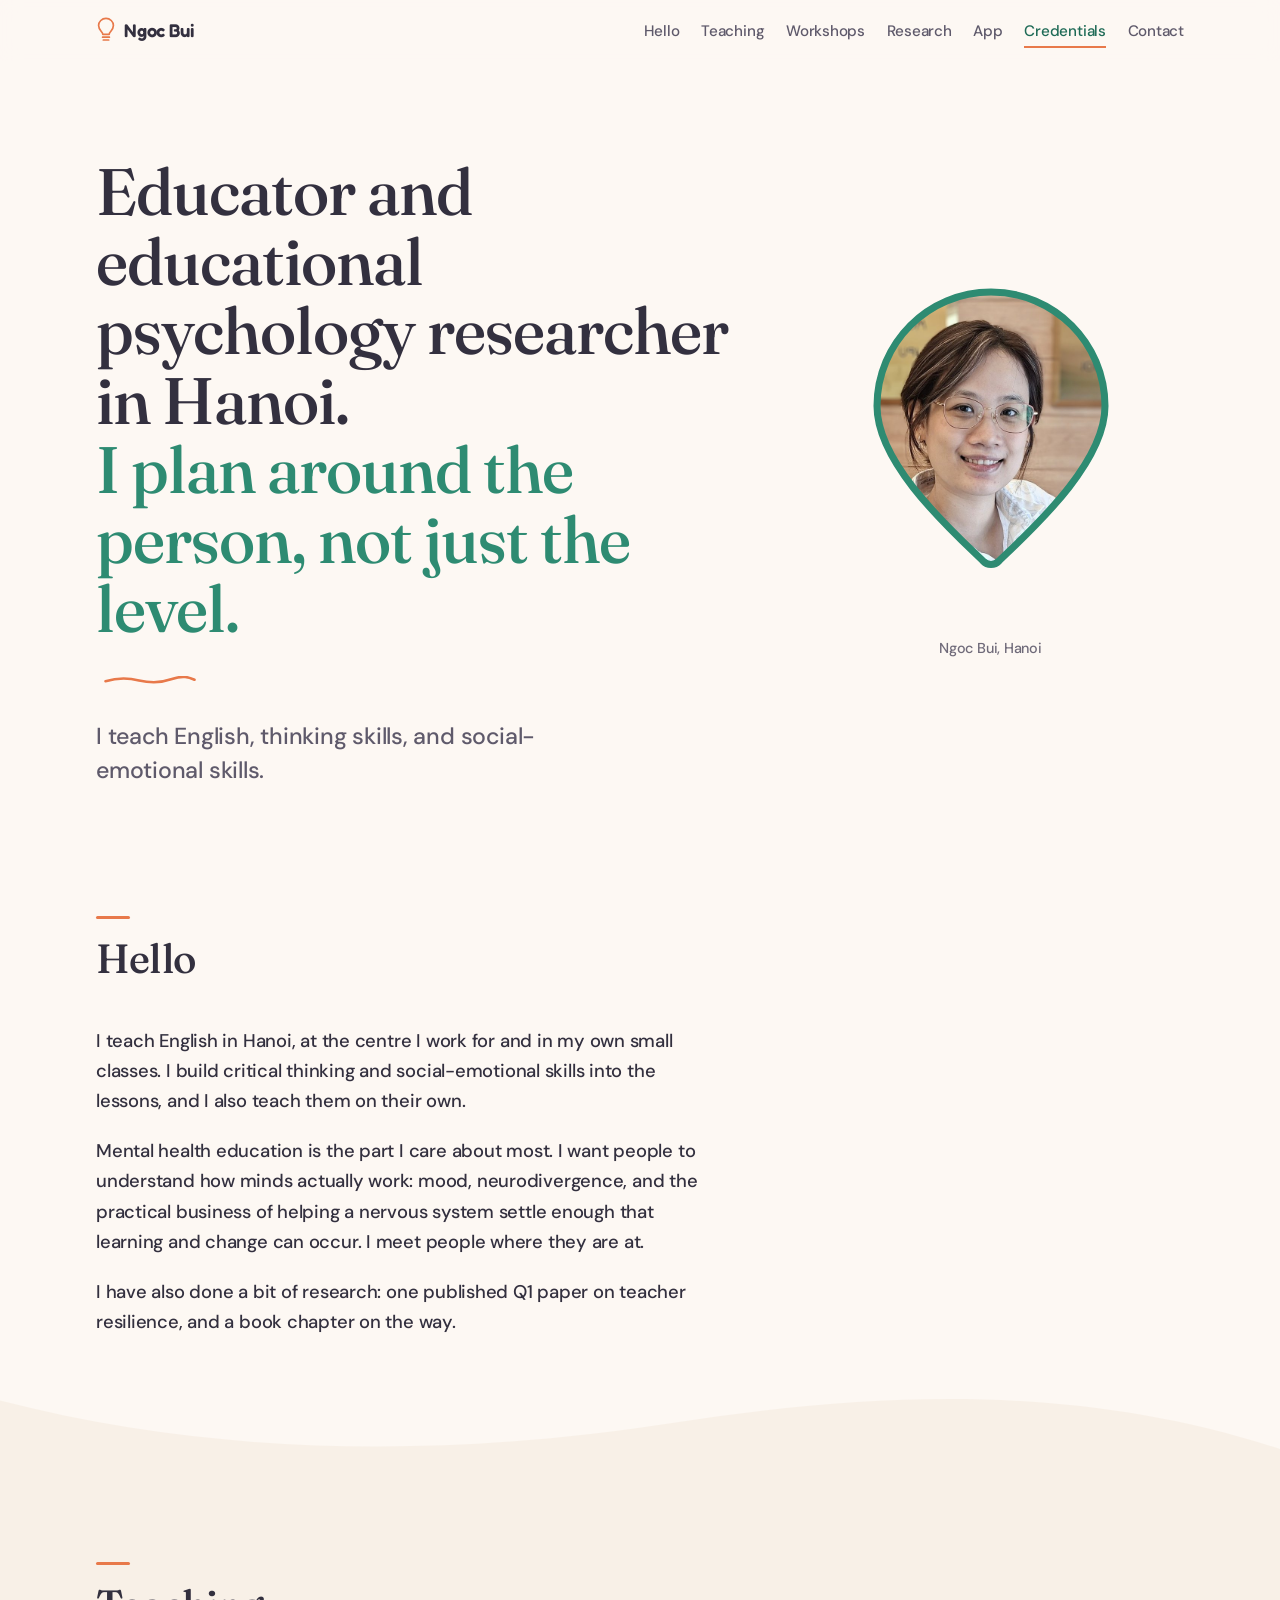
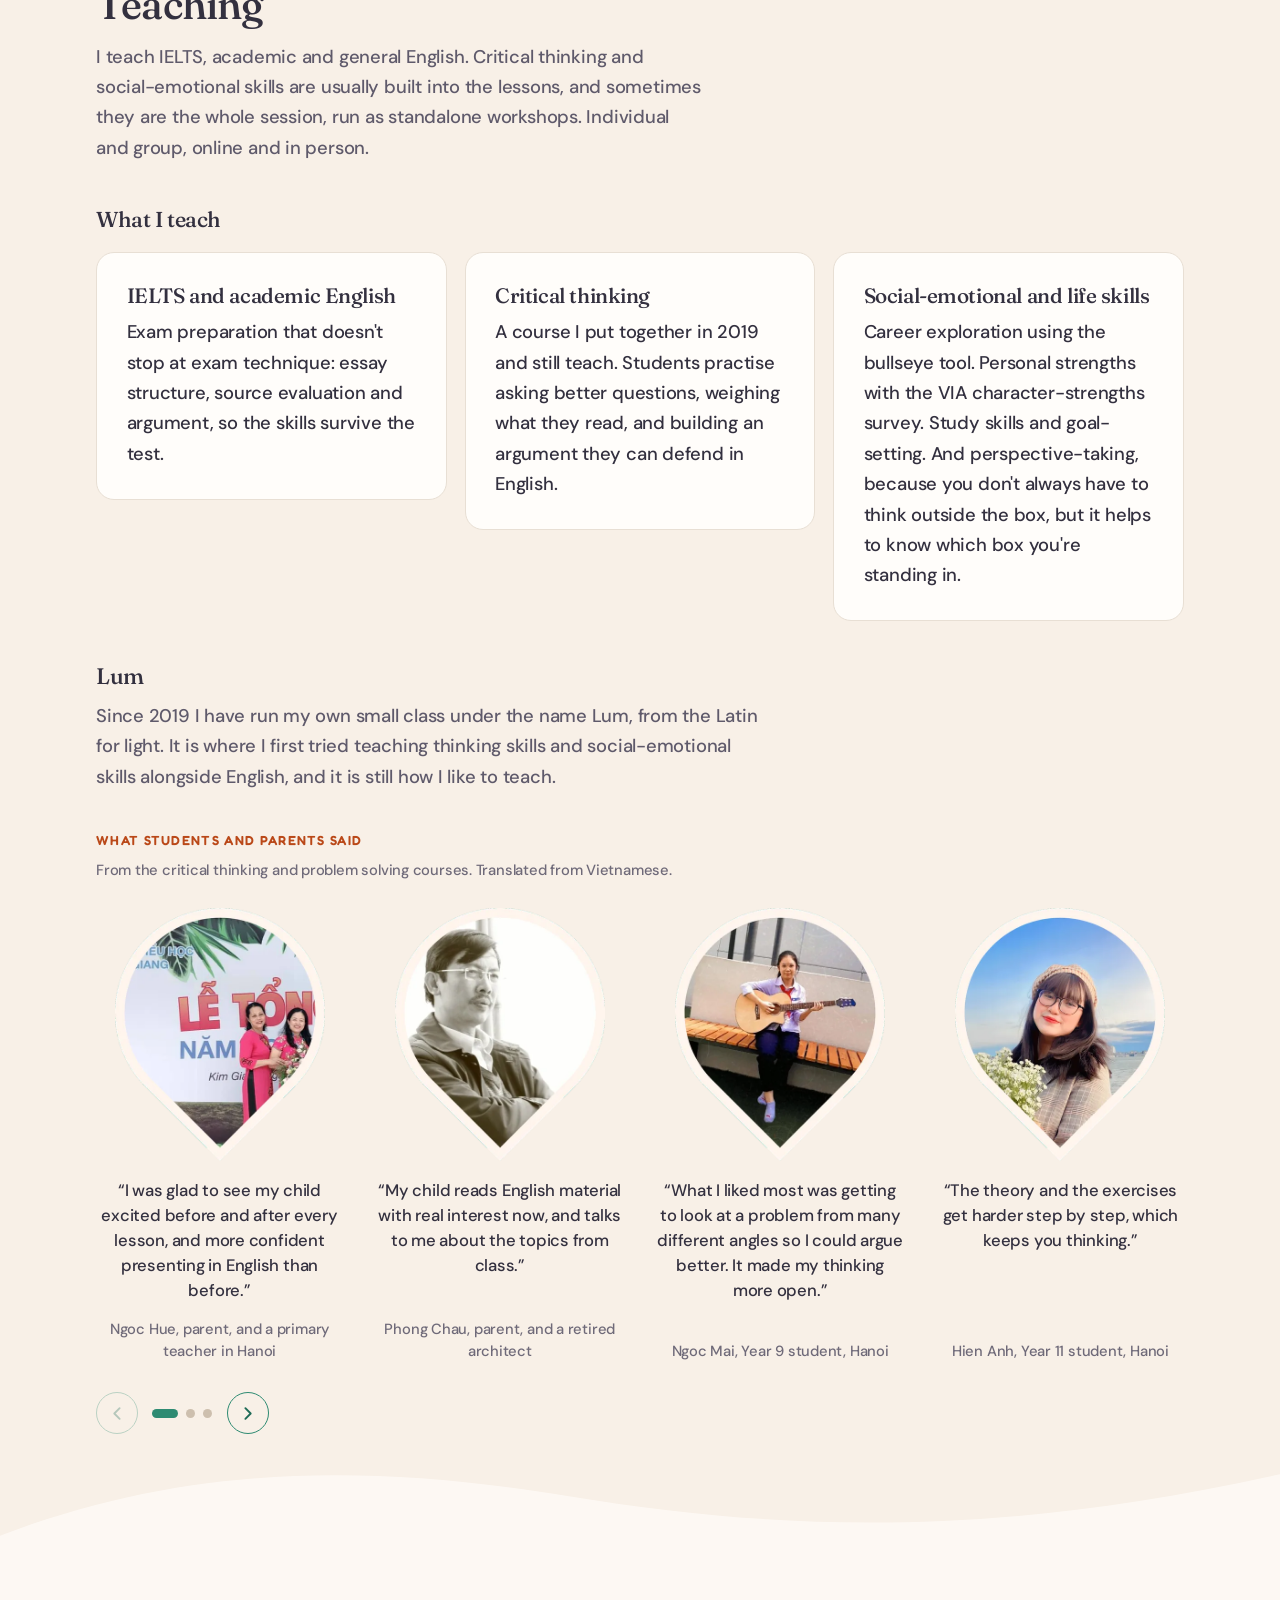
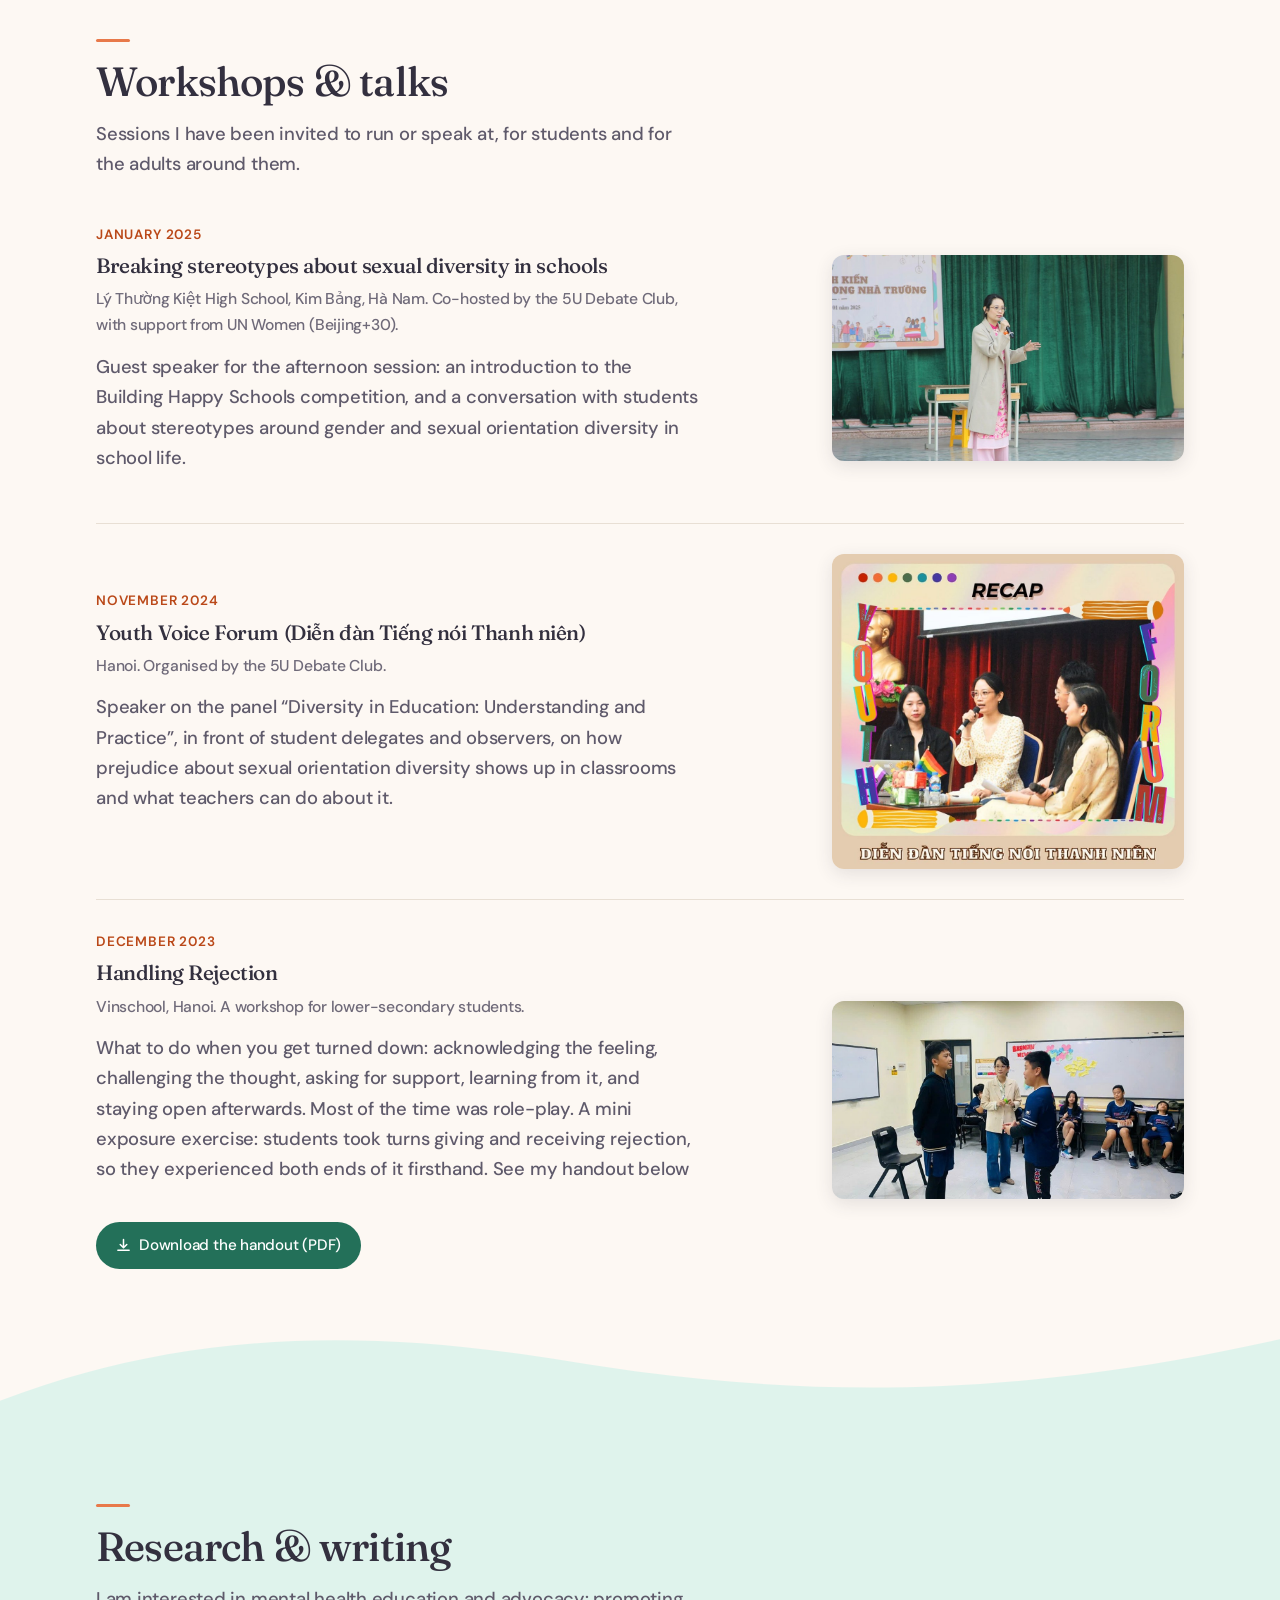
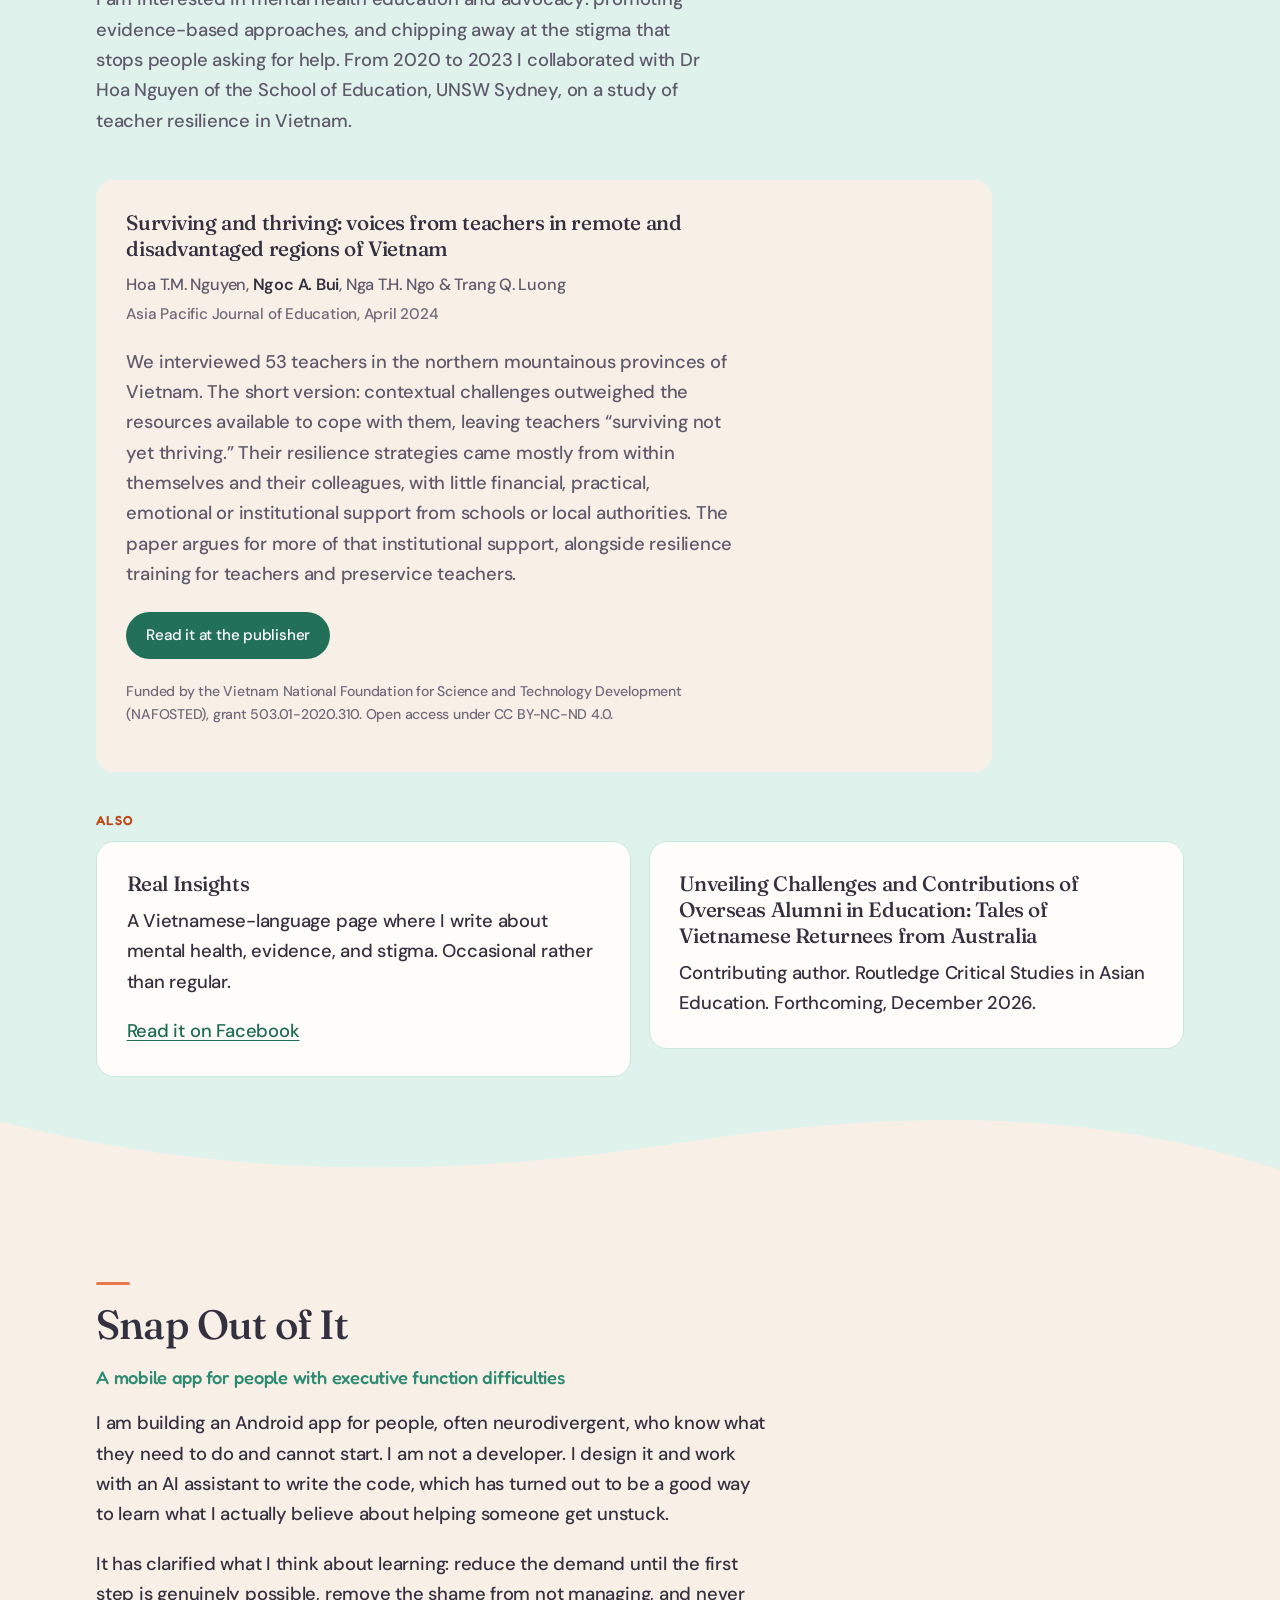
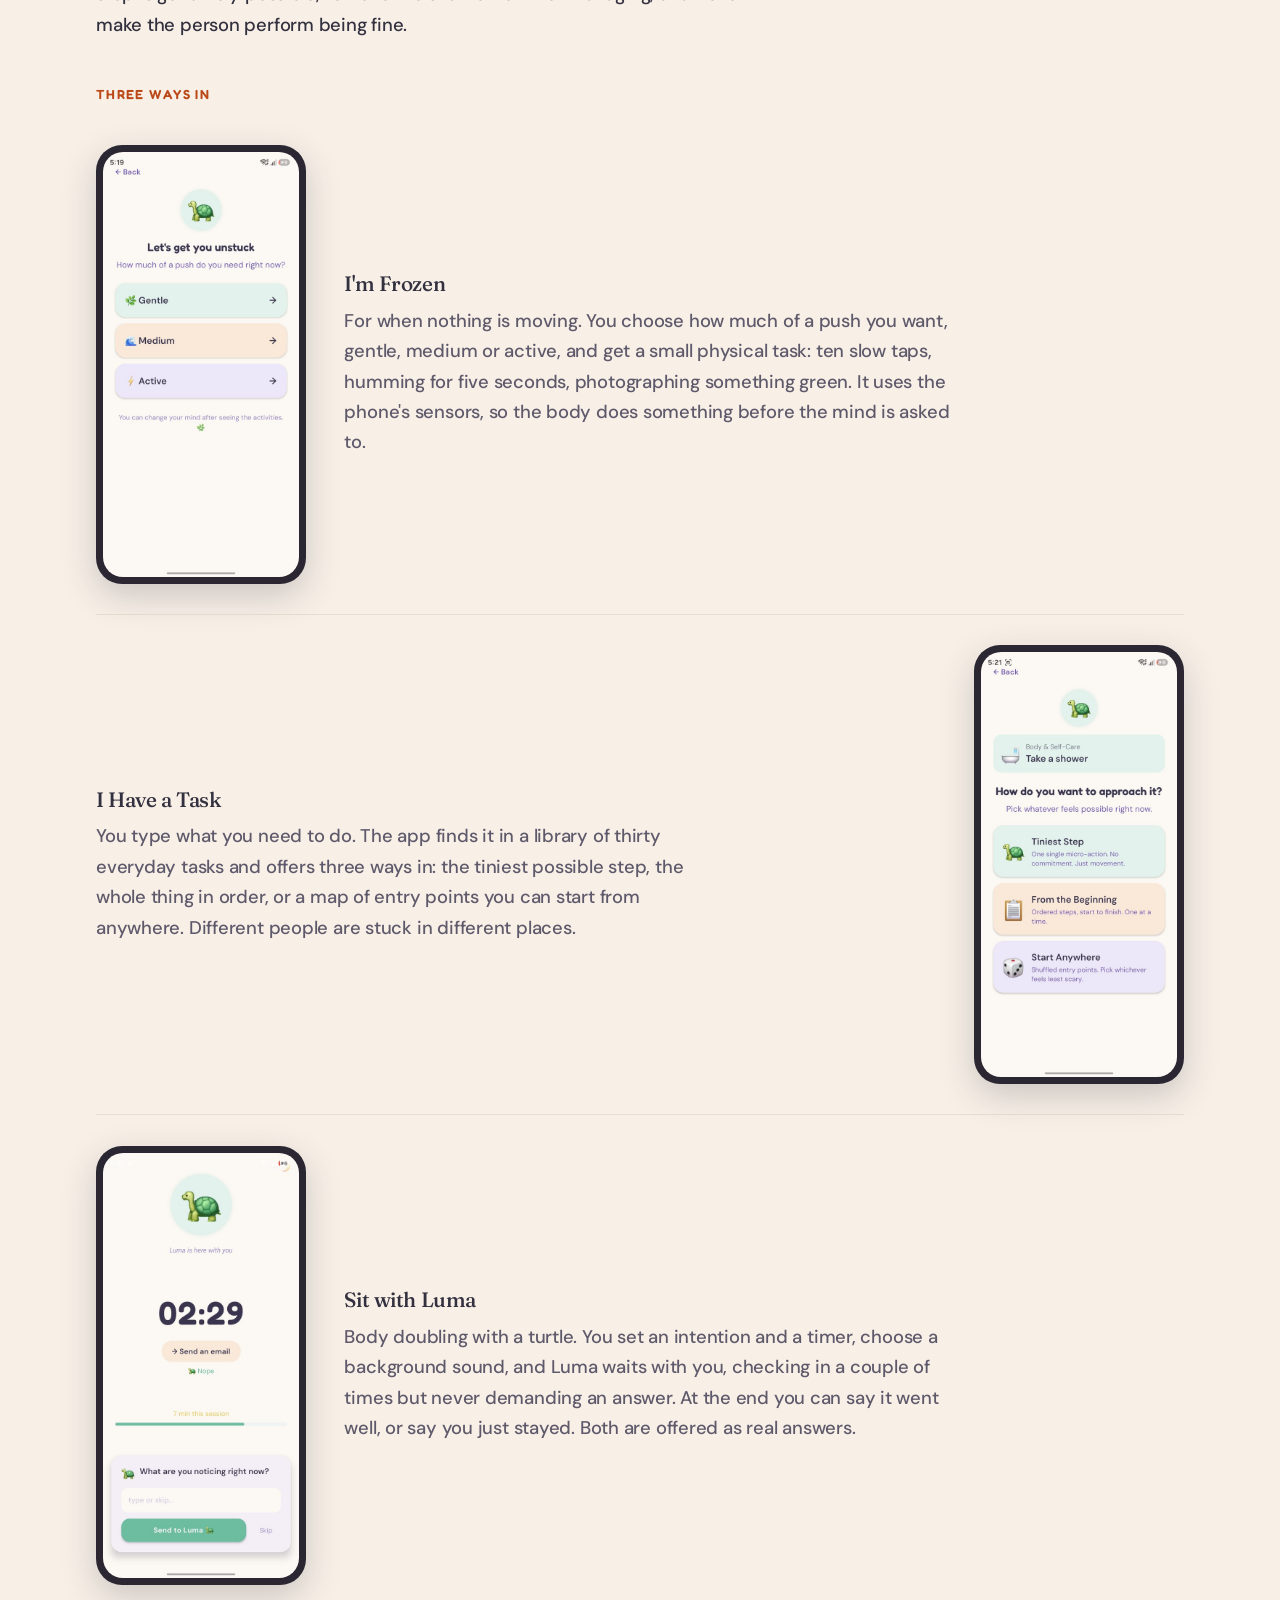
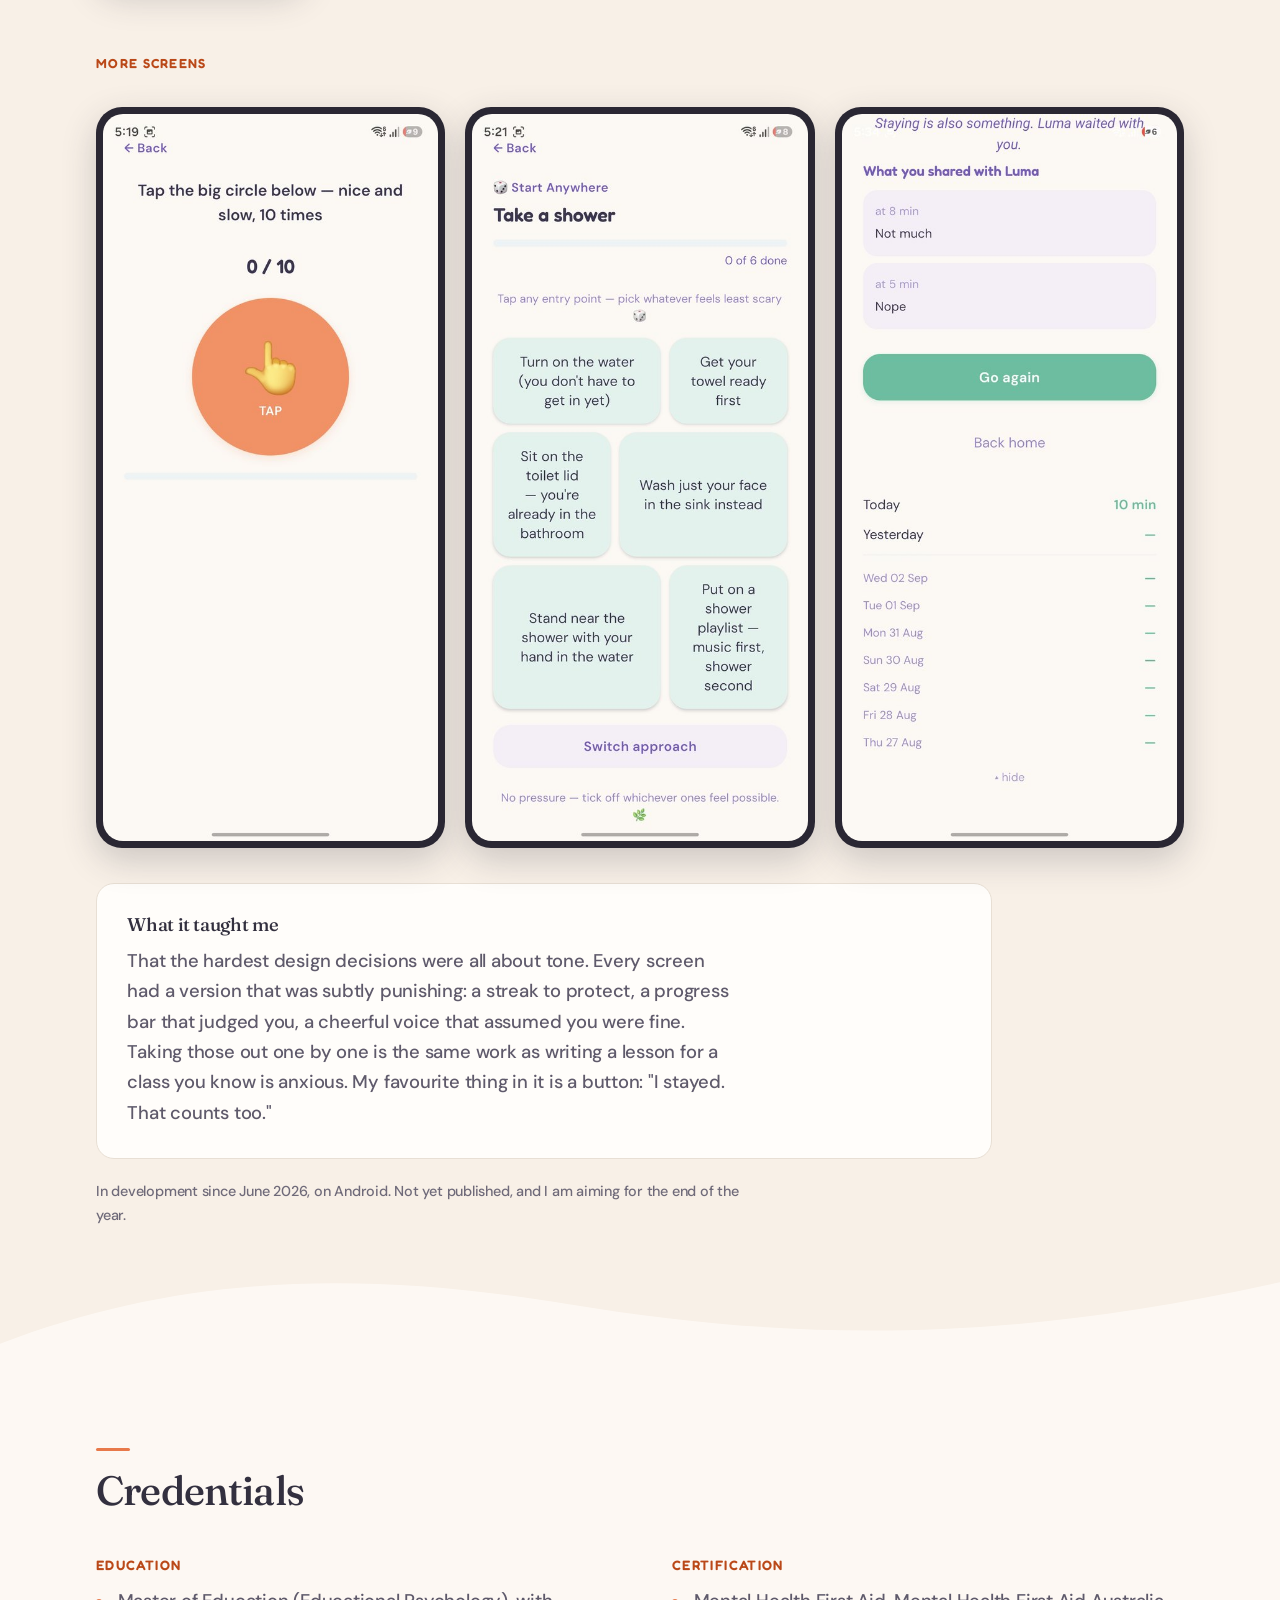
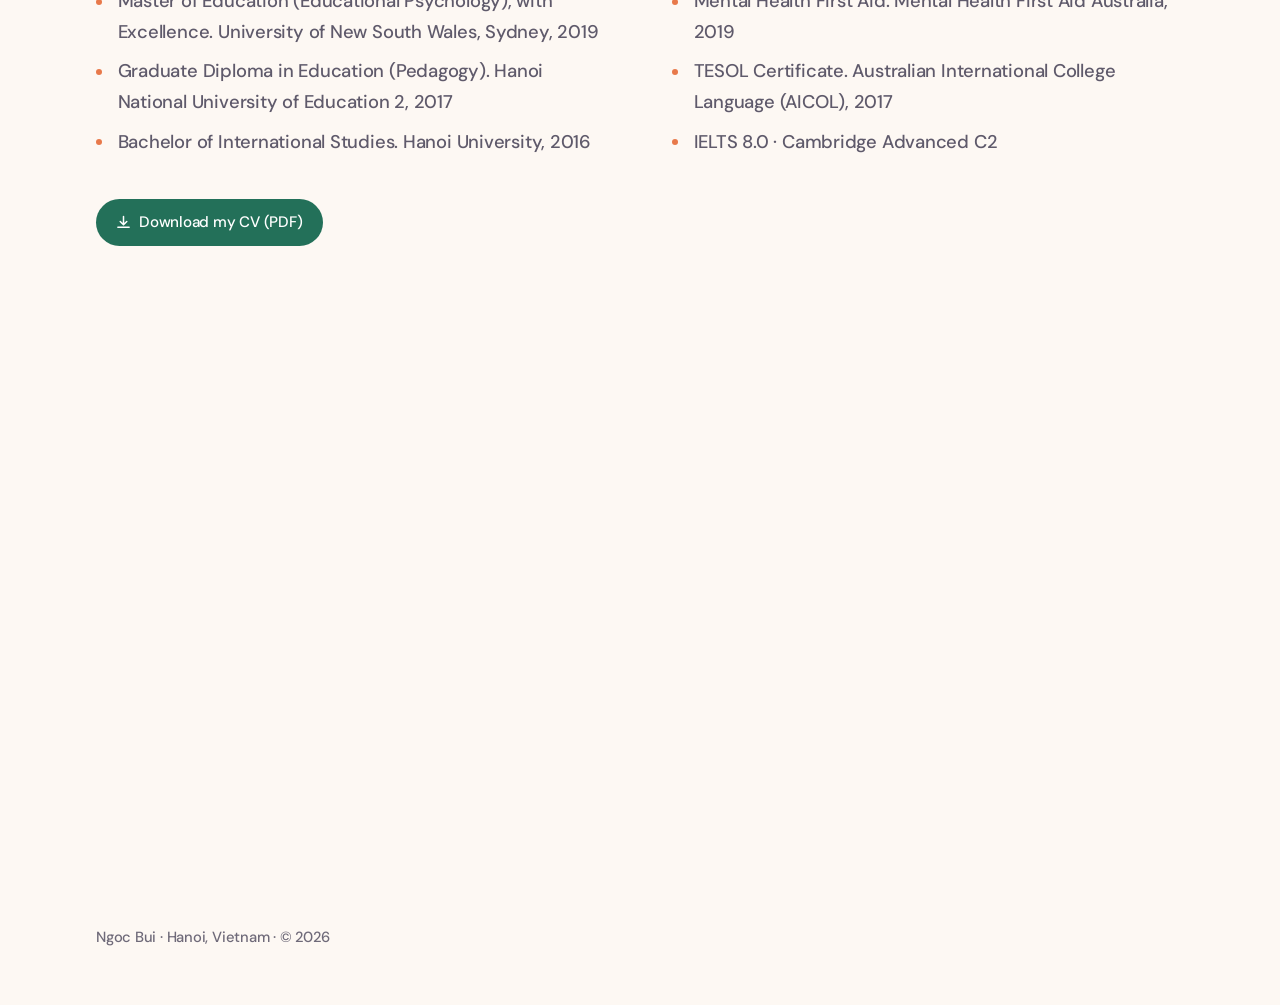
==== commit 98eaa4ae: "Add files via upload" ====
--- a/index.html
+++ b/index.html
@@ -16,7 +16,7 @@
 <link rel="preconnect" href="https://fonts.googleapis.com">
 <link rel="preconnect" href="https://fonts.gstatic.com" crossorigin>
 <link href="https://fonts.googleapis.com/css2?family=Fraunces:opsz,wght@9..144,400;9..144,500;9..144,600&family=Fredoka:wght@400;500;600&family=DM+Sans:ital,opsz,wght@0,9..40,400;0,9..40,500;0,9..40,600;1,9..40,400&display=swap" rel="stylesheet">
-<link rel="stylesheet" href="style.css?v=14">
+<link rel="stylesheet" href="style.css?v=16">
 </head>
 <body>
 
@@ -107,8 +107,14 @@
       <div style="margin-top:2.6rem">
         <h3 id="lumTitle" style="font-size:1.4rem;margin-bottom:.7rem"></h3>
         <p id="lumBody" style="color:var(--ink-soft)"></p>
-        <p class="eyebrow" id="testTitle" style="margin-top:1.6rem"></p>
-        <div class="quotes" id="quotes"></div>
+        <p class="eyebrow" id="testTitle" style="margin-top:2.4rem"></p>
+        <p class="note-line" id="testNote"></p>
+        <div class="carousel" id="quotesCarousel">
+          <div class="quotes" id="quotes"
+               role="group" aria-roledescription="carousel"
+               aria-label="What students and parents said" tabindex="0"></div>
+          <div class="carousel-nav" id="quotesNav" hidden></div>
+        </div>
       </div>
     </div>
   </section>
@@ -220,8 +226,8 @@
   <div class="wrap"><span id="footerText"></span></div>
 </footer>
 
-<script src="content.js?v=14"></script>
-<script src="main.js?v=14"></script>
+<script src="content.js?v=16"></script>
+<script src="main.js?v=16"></script>
 
 <!-- Edit mode: loads only when the address ends with ?edit -->
 <script>
--- a/style.css
+++ b/style.css
@@ -745,3 +745,141 @@
 #otherList { display: grid; gap: 1.1rem; align-items: start; }
 @media (min-width: 720px) { #otherList { grid-template-columns: 1fr 1fr; } }
 #otherList .card { max-width: none; }
+
+/* ==========================================================================
+   v15  WHAT STUDENTS AND PARENTS SAY
+
+   Each quote now carries a face, in the same teardrop frame as the portrait
+   in the hero, so the two read as one design rather than two.
+   ========================================================================== */
+.quote {
+  margin: 0;
+  background: var(--card);
+  border: 1px solid var(--line);
+  border-left: 3px solid var(--tangerine);
+  border-radius: var(--radius);
+  padding: 1.5rem 1.4rem 1.4rem;
+}
+.quote .face {
+  width: 118px; height: auto; display: block;
+  margin: -.4rem 0 .9rem -.35rem;
+}
+.quote blockquote {
+  margin: 0 0 .9rem;
+  font-size: 1.06rem; line-height: 1.55; color: var(--ink);
+}
+.quote figcaption {
+  font-size: .9rem; line-height: 1.45; color: var(--ink-faint);
+}
+#testNote {
+  color: var(--ink-faint); font-size: .92rem;
+  margin: -.2rem 0 1.4rem; max-width: var(--prose);
+}
+/* three across on a wide screen, two on a tablet, one on a phone */
+@media (min-width: 640px) { .quotes { grid-template-columns: repeat(2, 1fr); } }
+@media (min-width: 1000px) { .quotes { grid-template-columns: repeat(3, 1fr); } }
+
+/* ==========================================================================
+   v17  THE VOICES CAROUSEL
+
+   Four at a time on a wide screen, the rest a swipe away, so six voices read
+   as one row rather than two blocks. Picture on top, words underneath,
+   centred, which is how these looked on the Lum site they came from.
+   No card around them: the quotes are light enough to sit straight on the
+   band, and boxing each one is what made a single quote eat the screen.
+   ========================================================================== */
+.carousel { position: relative; }
+
+.quotes {
+  display: flex;
+  grid-template-columns: none;      /* the old grid rules no longer apply */
+  gap: clamp(1.2rem, 2.6vw, 2.2rem);
+  overflow-x: auto;
+  scroll-snap-type: x mandatory;
+  scroll-behavior: smooth;
+  scrollbar-width: none;
+  margin-top: 1.6rem;
+  padding-bottom: .3rem;
+}
+.quotes::-webkit-scrollbar { display: none; }
+.quotes:focus-visible { outline: 3px solid var(--teal-btn); outline-offset: 6px; border-radius: 12px; }
+@media (prefers-reduced-motion: reduce) { .quotes { scroll-behavior: auto; } }
+
+.quote {
+  flex: 0 0 100%;
+  scroll-snap-align: start;
+  margin: 0;
+  padding: 0;
+  background: none;
+  border: 0;
+  display: flex;
+  flex-direction: column;
+  align-items: center;
+  text-align: center;
+}
+@media (min-width: 560px)  { .quote { flex-basis: calc((100% - 1 * clamp(1.2rem, 2.6vw, 2.2rem)) / 2); } }
+@media (min-width: 840px)  { .quote { flex-basis: calc((100% - 2 * clamp(1.2rem, 2.6vw, 2.2rem)) / 3); } }
+@media (min-width: 1060px) { .quote { flex-basis: calc((100% - 3 * clamp(1.2rem, 2.6vw, 2.2rem)) / 4); } }
+
+.quote .face {
+  float: none;
+  shape-outside: none !important;
+  width: clamp(150px, 17vw, 210px);
+  height: auto;
+  margin: 0 0 1.1rem;
+}
+
+.quote blockquote {
+  margin: 0 0 1rem;
+  font-size: 1.04rem;
+  line-height: 1.5;
+  color: var(--ink);
+  max-width: none;
+}
+.quote figcaption {
+  font-size: .92rem;
+  line-height: 1.45;
+  color: var(--ink-faint);
+  margin-top: auto;
+}
+
+/* ---- arrows and dots ---------------------------------------------------- */
+.carousel-nav {
+  display: flex; align-items: center; gap: .9rem;
+  margin-top: 1.6rem;
+}
+.car-arrow {
+  width: 42px; height: 42px; flex: none;
+  display: grid; place-items: center;
+  border: 1.5px solid var(--teal); border-radius: 999px;
+  background: transparent; color: var(--teal-deep);
+  cursor: pointer; transition: background .2s, color .2s, opacity .2s;
+}
+.car-arrow svg { width: 17px; height: 17px; }
+.car-arrow:last-child svg { transform: rotate(180deg); }
+.car-arrow:hover:not(:disabled) { background: var(--teal); color: #fff; }
+.car-arrow:disabled { opacity: .3; cursor: default; }
+
+.car-dots { display: flex; gap: .5rem; }
+.car-dot {
+  width: 9px; height: 9px; padding: 0;
+  border: none; border-radius: 999px;
+  background: #CDBFAE; cursor: pointer;
+  transition: background .2s, width .2s;
+}
+.car-dot.on { background: var(--teal); width: 26px; }
+
+/* the dots count pages, not slides, so hide the ones past the last page */
+.car-dot[hidden] { display: none; }
+
+/* The bands block styles quotes as cards with "#teaching .quote", which is
+   more specific than a plain ".quote", so it has to be undone by name. */
+#teaching .quote {
+  background: none;
+  border: 0;
+  border-radius: 0;
+  padding: 0;
+  box-shadow: none;
+}
+/* equal heights, so every name sits on the same line across the row */
+.quotes { align-items: stretch; }
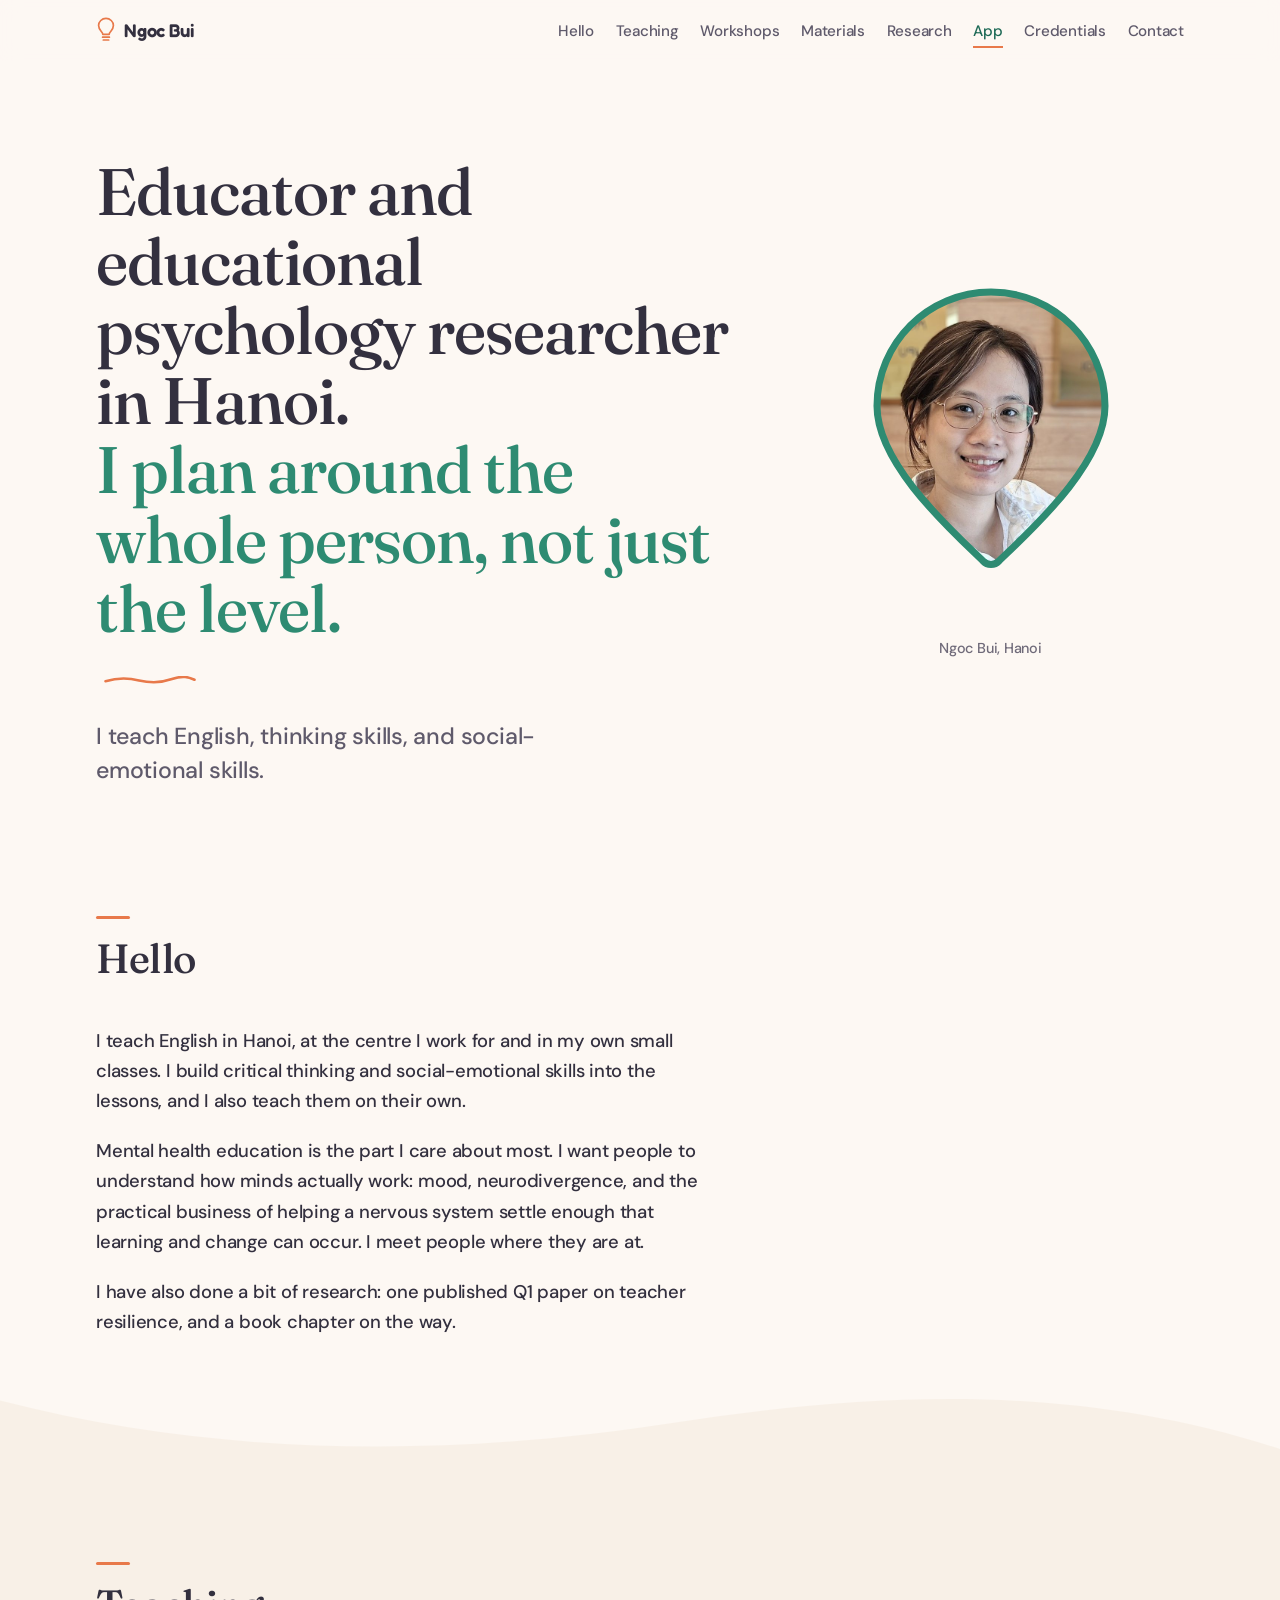
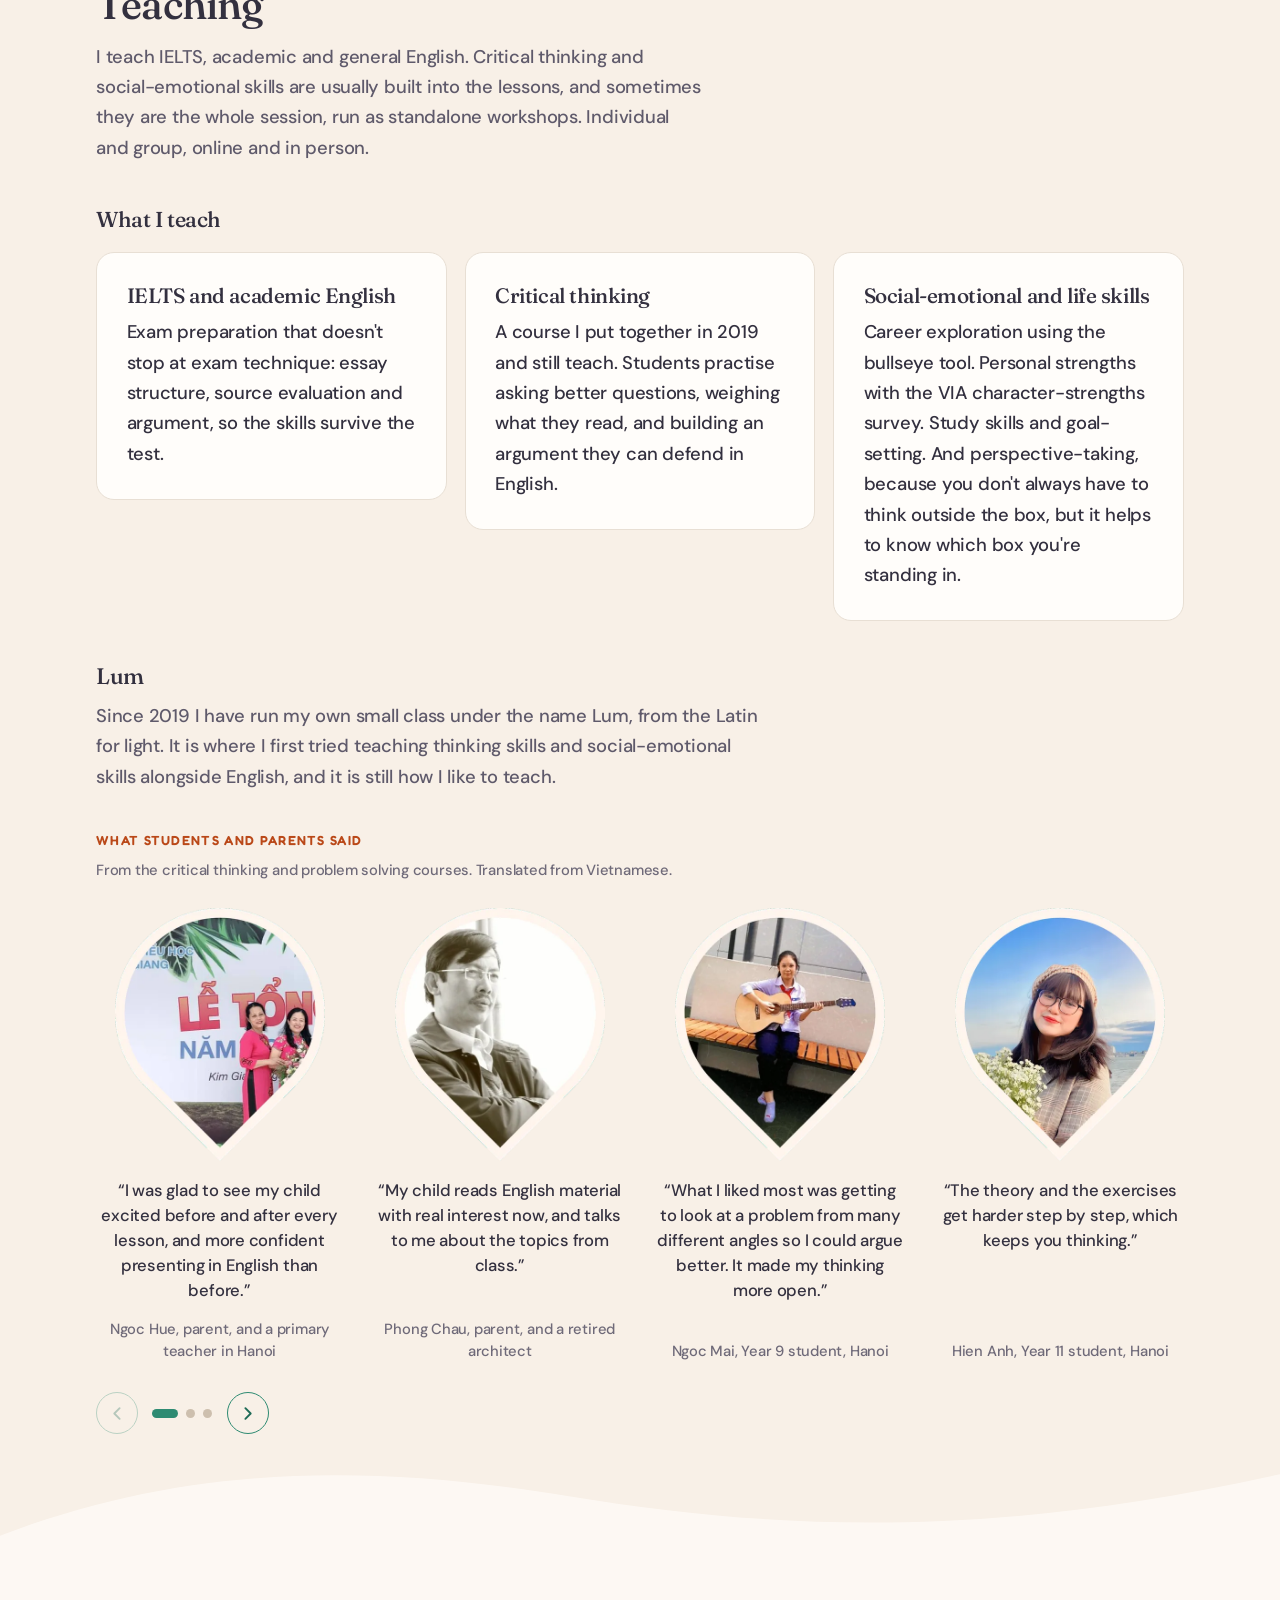
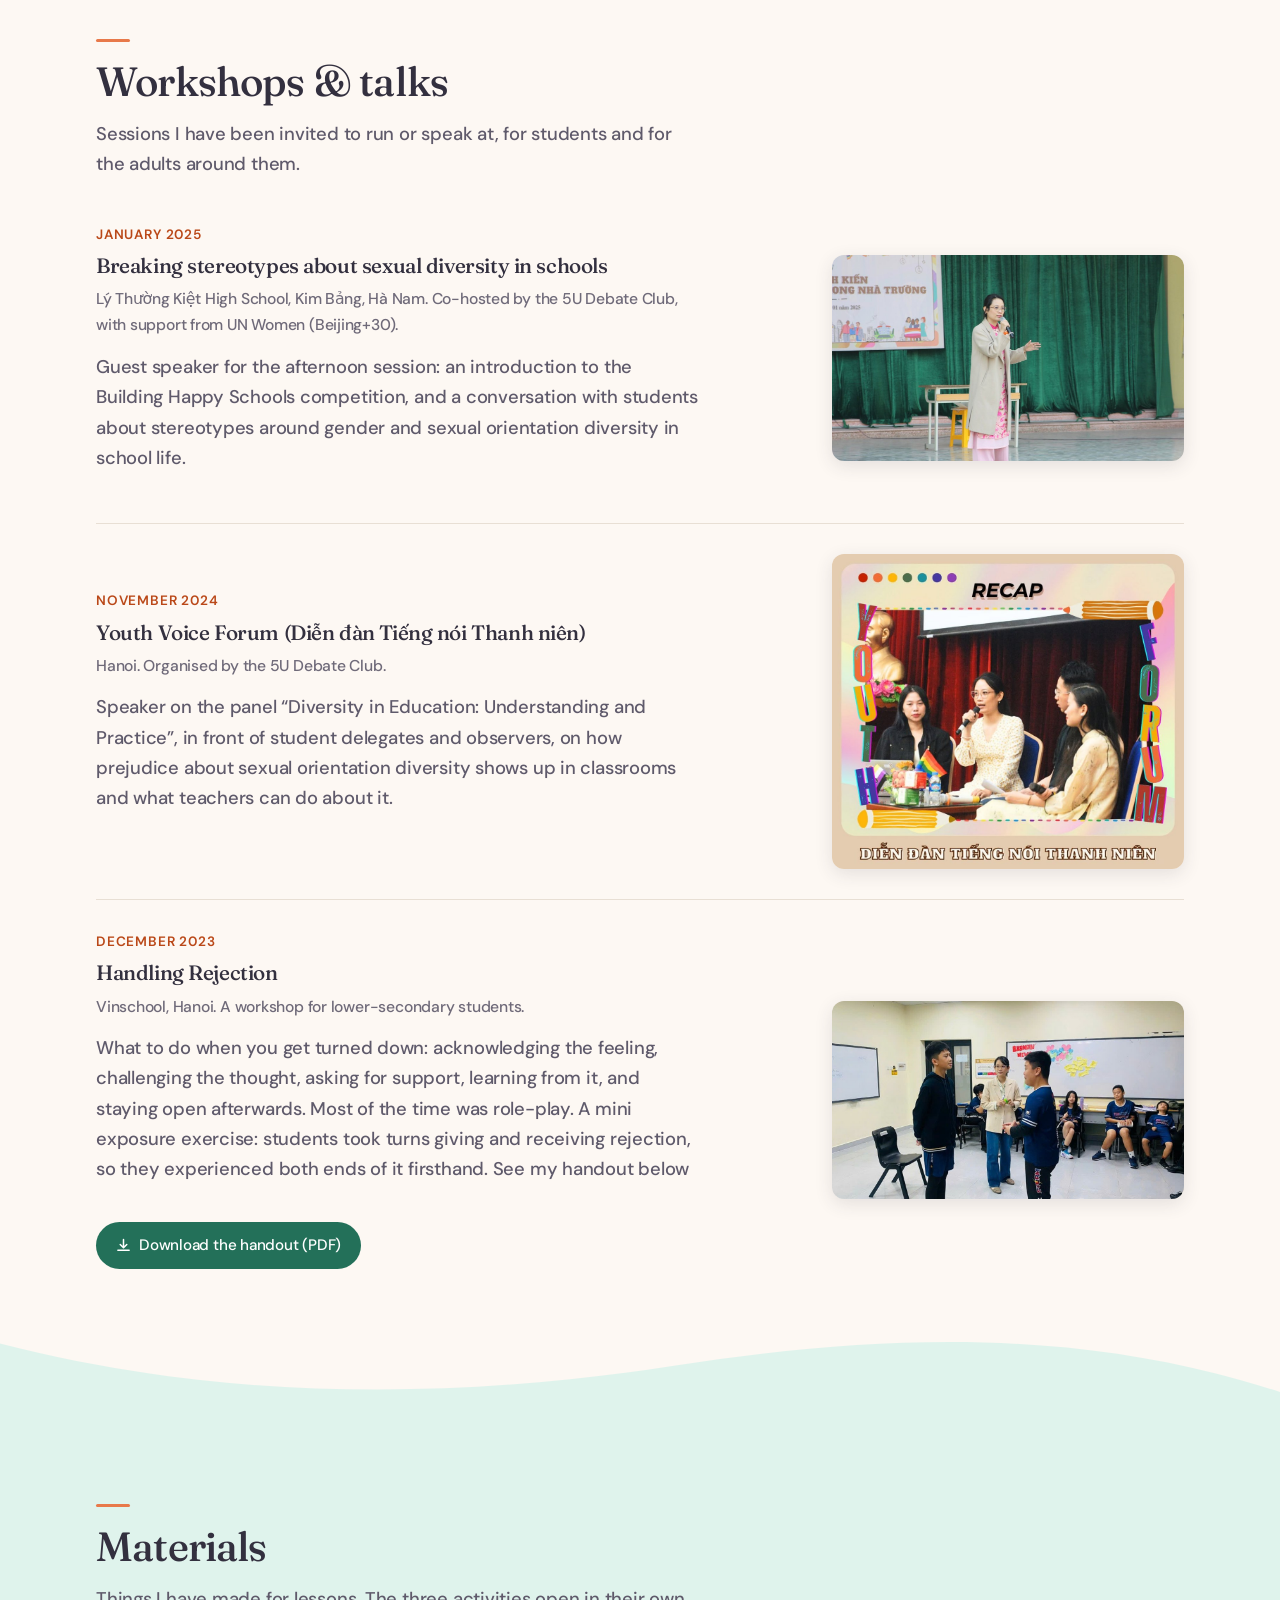
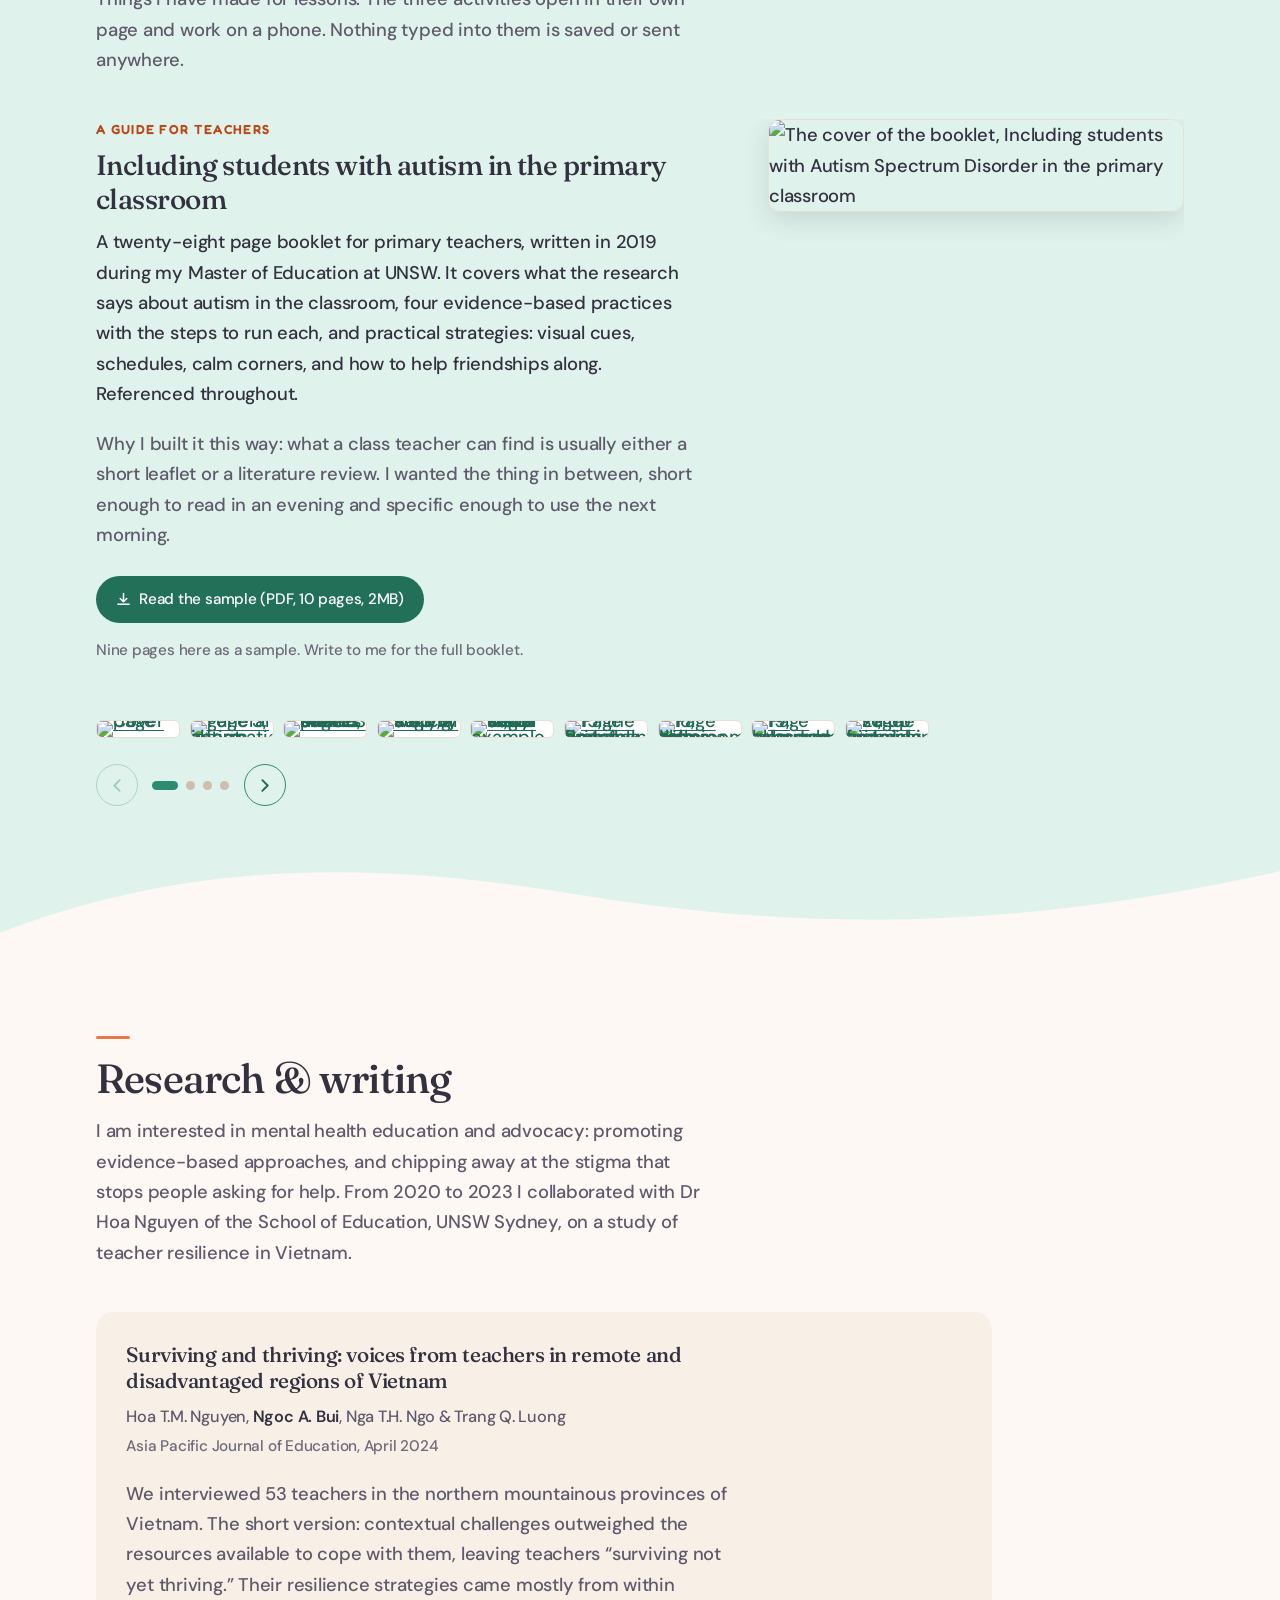
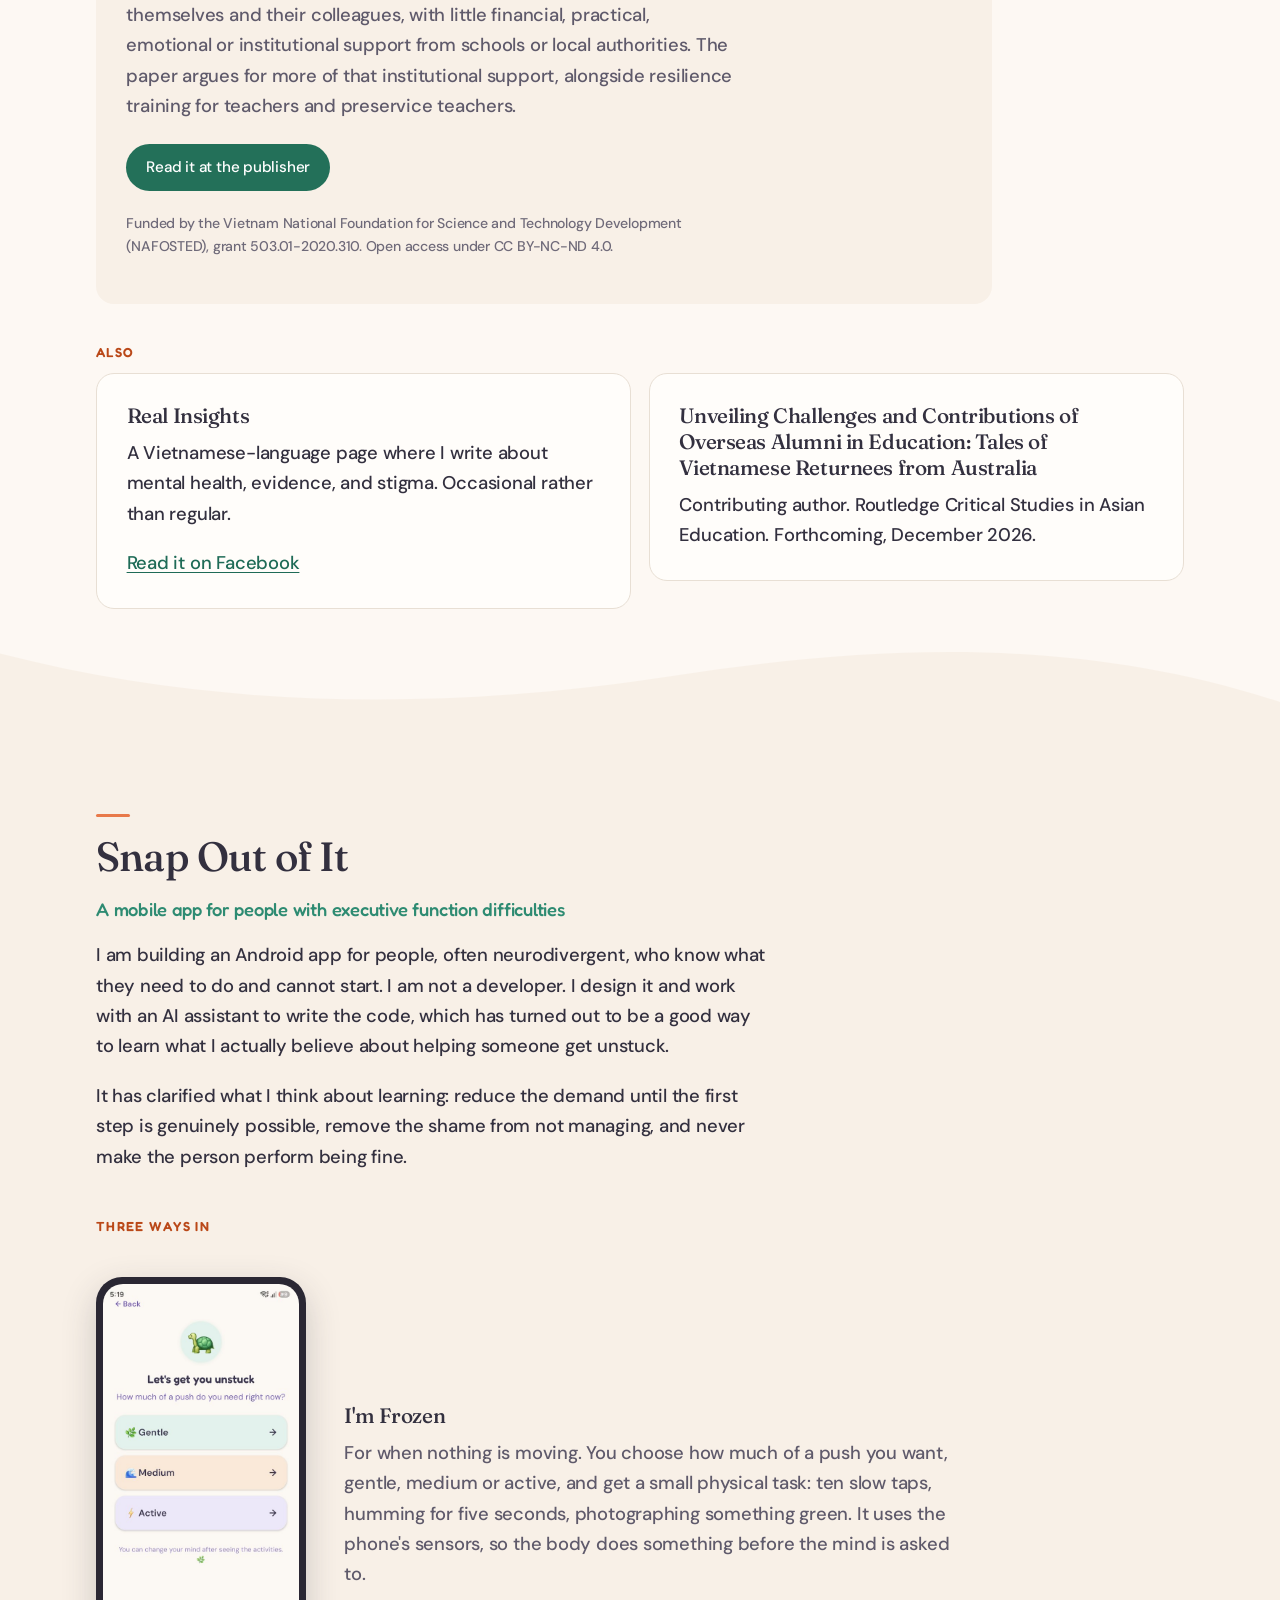
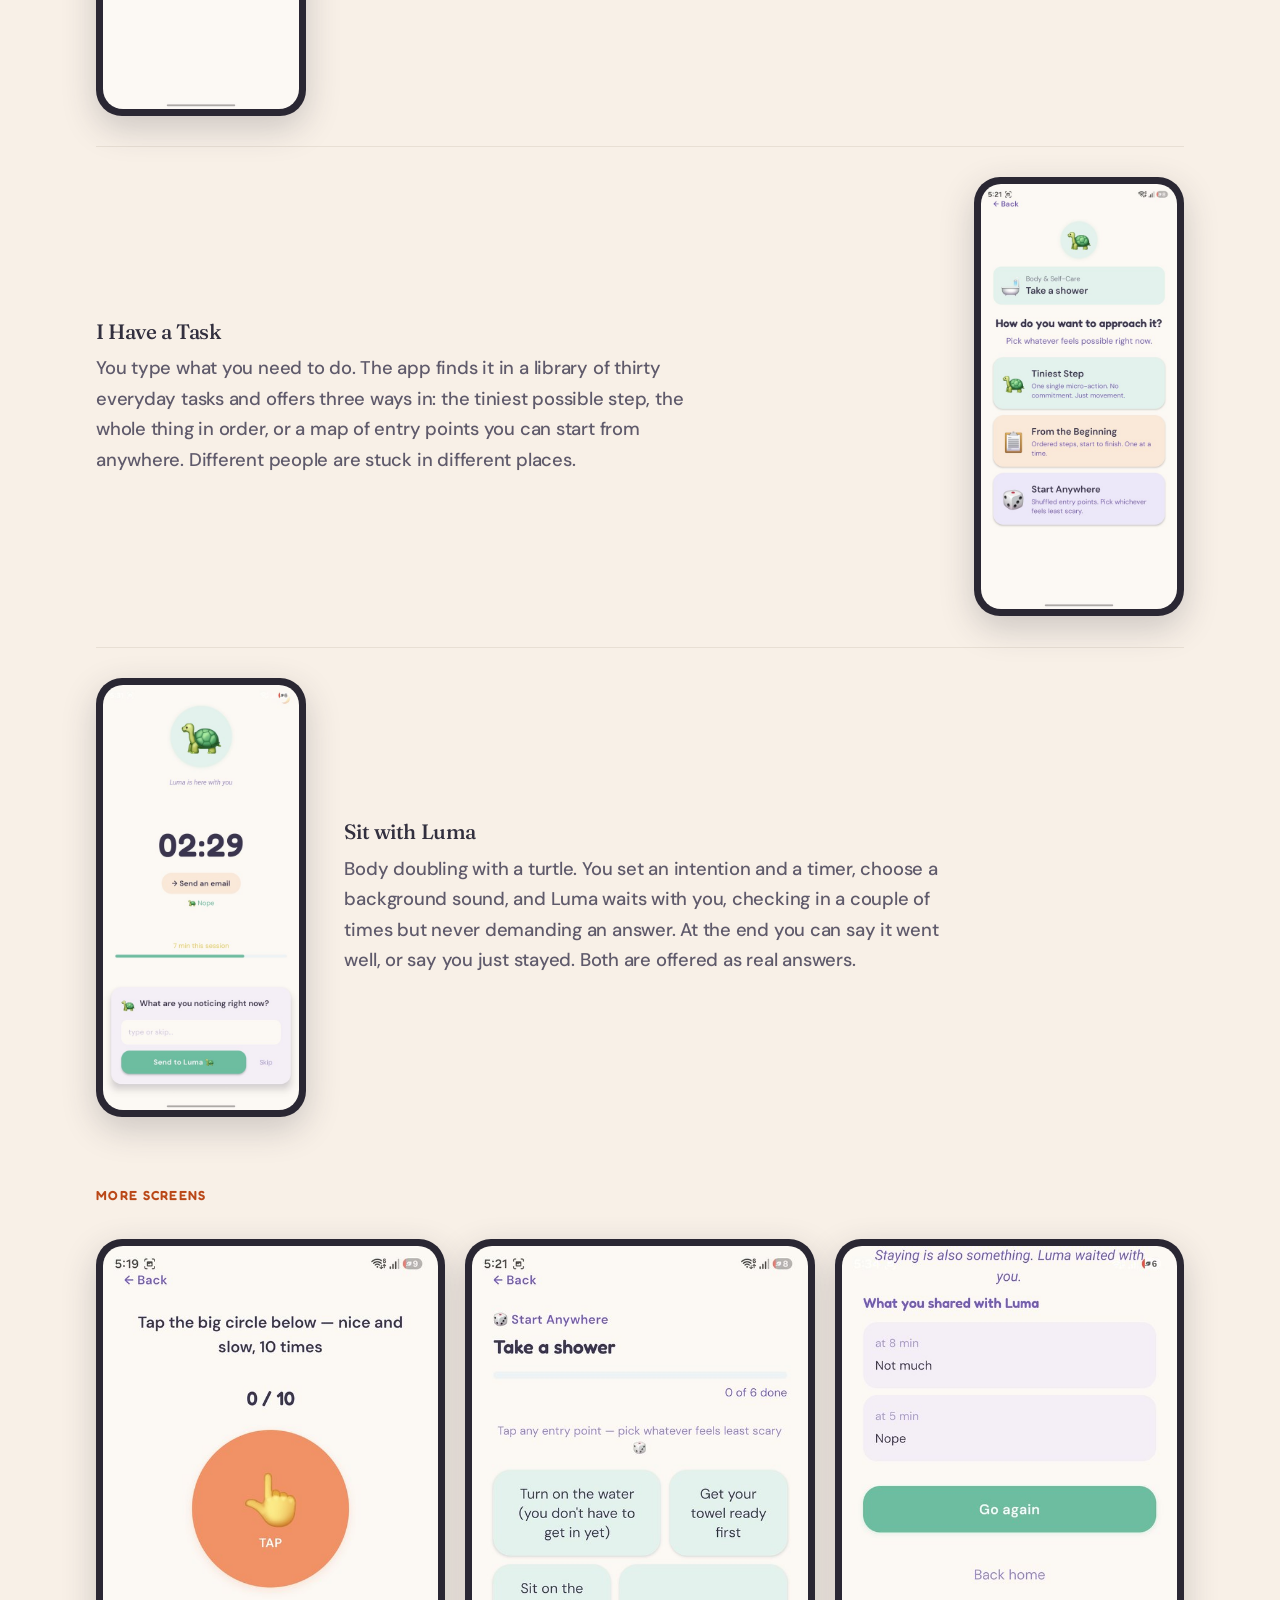
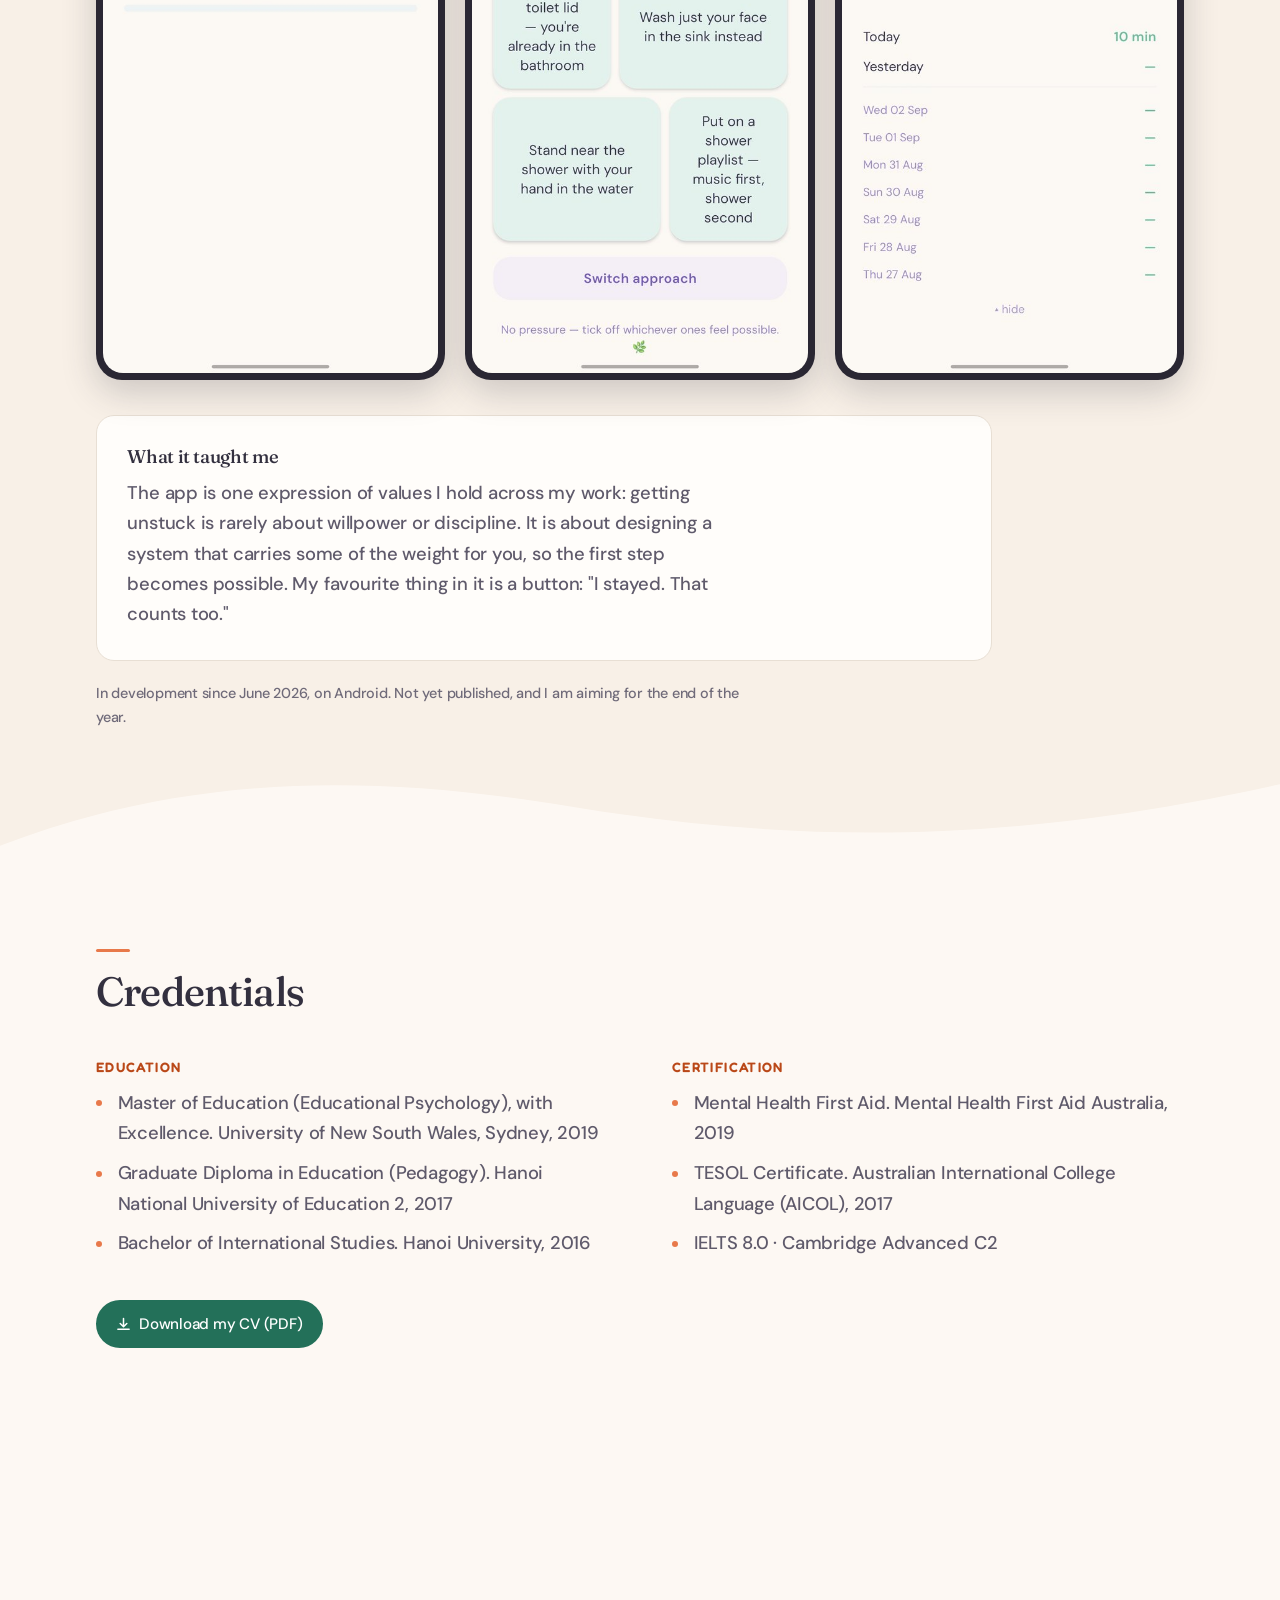
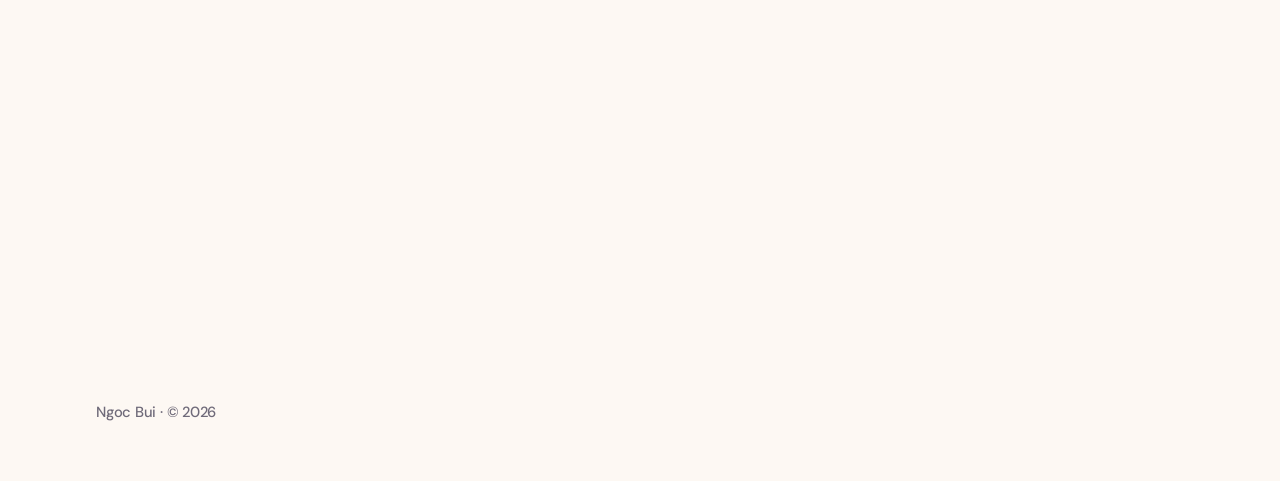
==== commit 1e8318eb: "Add files via upload" ====
--- a/index.html
+++ b/index.html
@@ -16,7 +16,7 @@
 <link rel="preconnect" href="https://fonts.googleapis.com">
 <link rel="preconnect" href="https://fonts.gstatic.com" crossorigin>
 <link href="https://fonts.googleapis.com/css2?family=Fraunces:opsz,wght@9..144,400;9..144,500;9..144,600&family=Fredoka:wght@400;500;600&family=DM+Sans:ital,opsz,wght@0,9..40,400;0,9..40,500;0,9..40,600;1,9..40,400&display=swap" rel="stylesheet">
-<link rel="stylesheet" href="style.css?v=16">
+<link rel="stylesheet" href="style.css?v=18">
 </head>
 <body>
 
@@ -137,7 +137,12 @@
         <h2 id="matTitle"></h2>
         <p class="intro" id="matIntro"></p>
       </div>
-      <div class="grid-2" id="matList"></div>
+      <div class="carousel" id="matCarousel">
+        <div class="materials" id="matList"
+             role="group" aria-roledescription="carousel"
+             aria-label="Materials" tabindex="0"></div>
+        <div class="carousel-nav" id="matNav" hidden></div>
+      </div>
       <p id="matNote" class="note-line"></p>
     </div>
   </section>
@@ -226,8 +231,8 @@
   <div class="wrap"><span id="footerText"></span></div>
 </footer>
 
-<script src="content.js?v=16"></script>
-<script src="main.js?v=16"></script>
+<script src="content.js?v=18"></script>
+<script src="main.js?v=18"></script>
 
 <!-- Edit mode: loads only when the address ends with ?edit -->
 <script>
--- a/style.css
+++ b/style.css
@@ -407,8 +407,7 @@
 }
 
 /* on the mint band, cards get a slightly deeper edge so they lift */
-#materials .card,
-#research .card { border-color: #C9E6DC; }
+#materials .card { border-color: #C9E6DC; }
 
 /* phone frames read better with a touch more shadow on a tinted ground */
 #app .phone { box-shadow: 0 12px 34px rgba(51,48,63,.22); }
@@ -710,7 +709,7 @@
 #teaching    { --band: var(--cream-warm); }
 #talks       { --band: var(--cream); }
 #materials   { --band: var(--teal-pale); }
-#research    { --band: var(--teal-pale); }
+#research    { --band: var(--cream); }
 #app         { --band: var(--cream-warm); }
 #credentials { --band: var(--cream); }
 #contact     { --band: #1B5C4A; }
@@ -883,3 +882,85 @@
 }
 /* equal heights, so every name sits on the same line across the row */
 .quotes { align-items: stretch; }
+
+/* ==========================================================================
+   v18  MATERIALS
+
+   One item at a time, the same shape as a workshop entry: words on the left,
+   a picture on the right. The booklet also shows its sample pages as a strip
+   of thumbnails underneath, which says "a real document" better than one
+   cover image does.
+   ========================================================================== */
+.materials {
+  display: flex;
+  gap: clamp(1.2rem, 3vw, 2.4rem);
+  overflow-x: auto;
+  scroll-snap-type: x mandatory;
+  scroll-behavior: smooth;
+  scrollbar-width: none;
+  align-items: start;
+  margin-top: 1.6rem;
+}
+.materials::-webkit-scrollbar { display: none; }
+.materials:focus-visible { outline: 3px solid var(--teal-btn); outline-offset: 6px; border-radius: 14px; }
+@media (prefers-reduced-motion: reduce) { .materials { scroll-behavior: auto; } }
+
+.material {
+  flex: 0 0 100%;
+  scroll-snap-align: start;
+  display: grid;
+  grid-template-columns: 1fr;
+  gap: clamp(1.2rem, 3vw, 2.2rem);
+  align-items: start;
+}
+@media (min-width: 840px) {
+  .material { grid-template-columns: 1fr minmax(0, 26rem); }
+}
+
+.mat-who {
+  font-family: "Fredoka", sans-serif;
+  font-size: .82rem; font-weight: 600;
+  letter-spacing: .1em; text-transform: uppercase;
+  color: var(--tangerine-text);
+  margin: 0 0 .5rem;
+}
+.material h3 { font-size: clamp(1.3rem, 2.6vw, 1.75rem); margin-bottom: .7rem; }
+.mat-text p { max-width: var(--prose); }
+.mat-why { color: var(--ink-soft); }
+.mat-note { color: var(--ink-faint); font-size: .95rem; margin-top: .9rem; }
+.mat-text .btn { margin-top: .4rem; }
+
+.mat-shot img {
+  width: 100%;
+  border-radius: 12px;
+  border: 1px solid var(--line);
+  box-shadow: 0 8px 26px rgba(51,48,63,.14);
+}
+
+/* ---- the sample pages, as a strip ---------------------------------------- */
+.mat-pages {
+  grid-column: 1 / -1;
+  display: flex;
+  flex-wrap: wrap;
+  gap: .6rem;
+  margin-top: .4rem;
+}
+.mat-page {
+  display: block;
+  line-height: 0;
+  border-radius: 6px;
+  outline-offset: 3px;
+}
+.mat-page img {
+  width: 84px;
+  border: 1px solid var(--line);
+  border-radius: 6px;
+  background: #fff;
+  transition: transform .18s ease, box-shadow .18s ease;
+}
+.mat-page:hover img,
+.mat-page:focus-visible img {
+  transform: translateY(-3px);
+  box-shadow: 0 8px 18px rgba(51,48,63,.18);
+}
+@media (max-width: 620px) { .mat-page img { width: 68px; } }
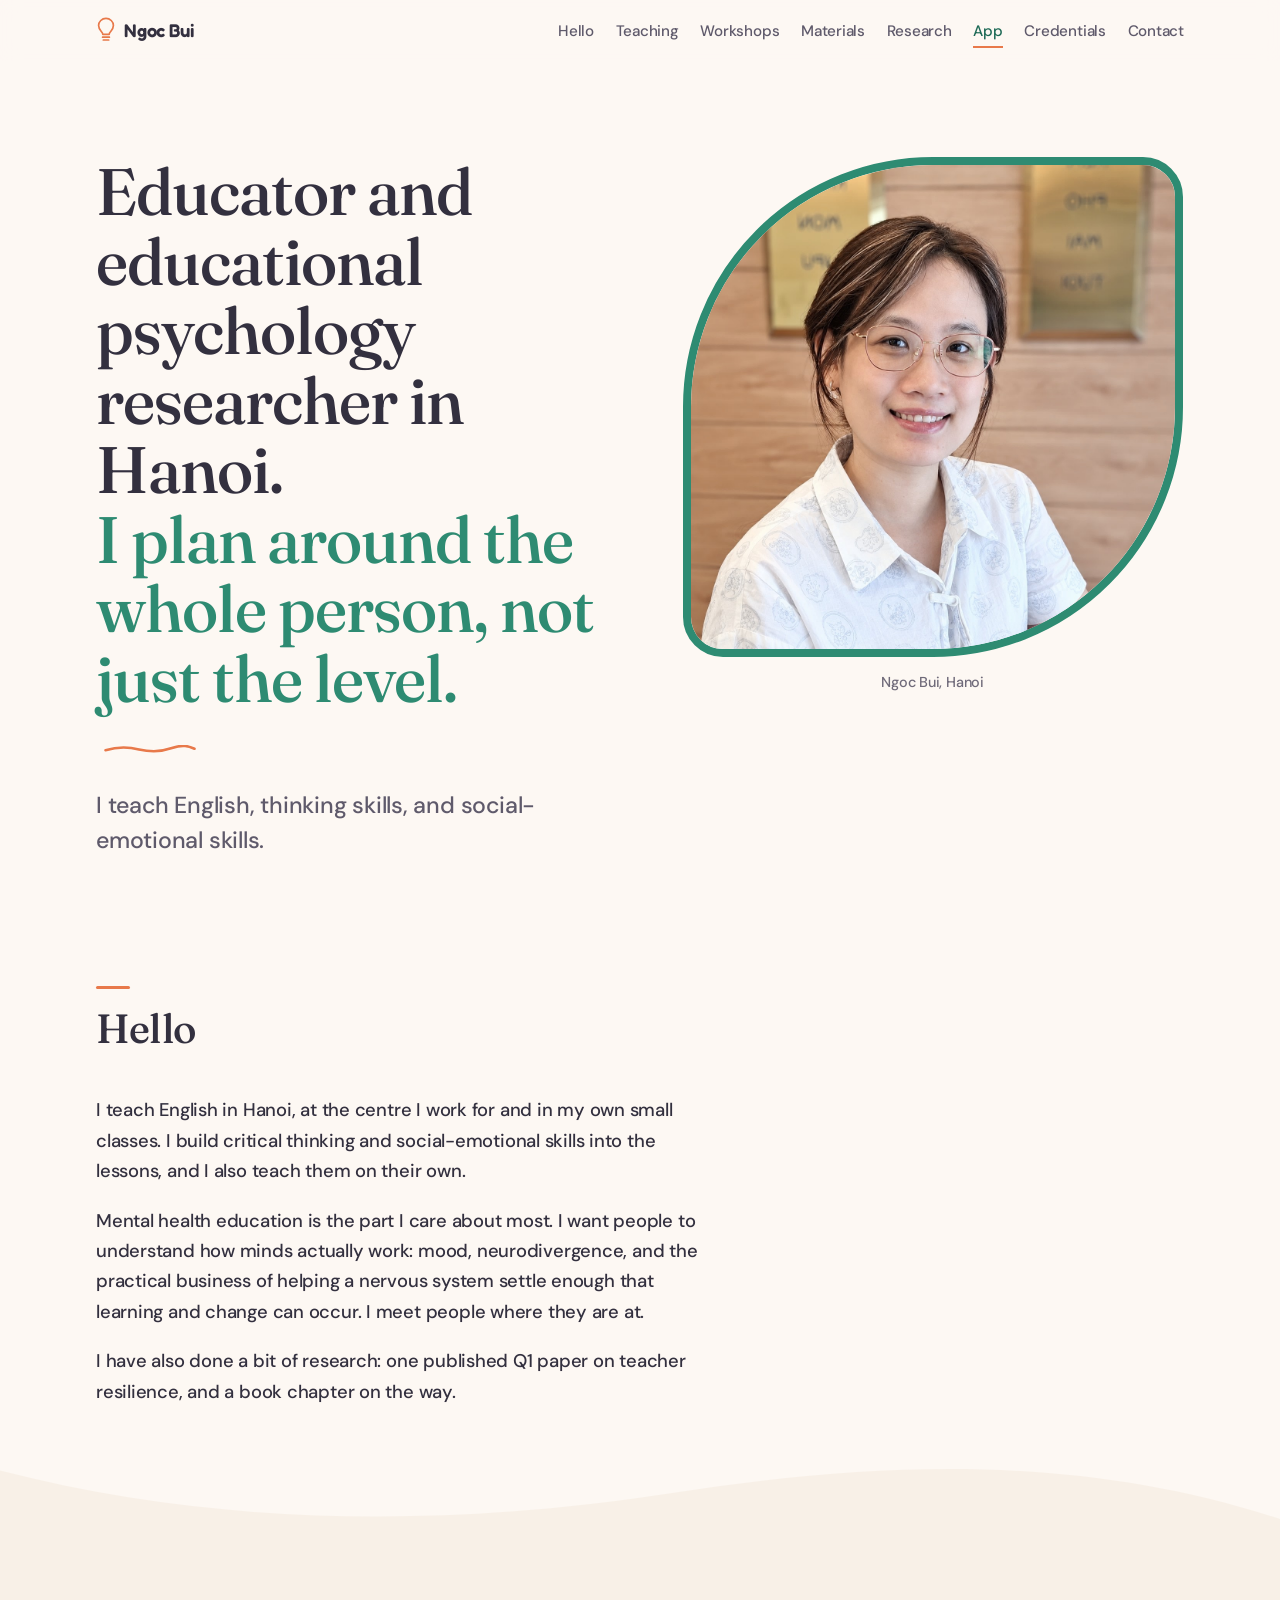
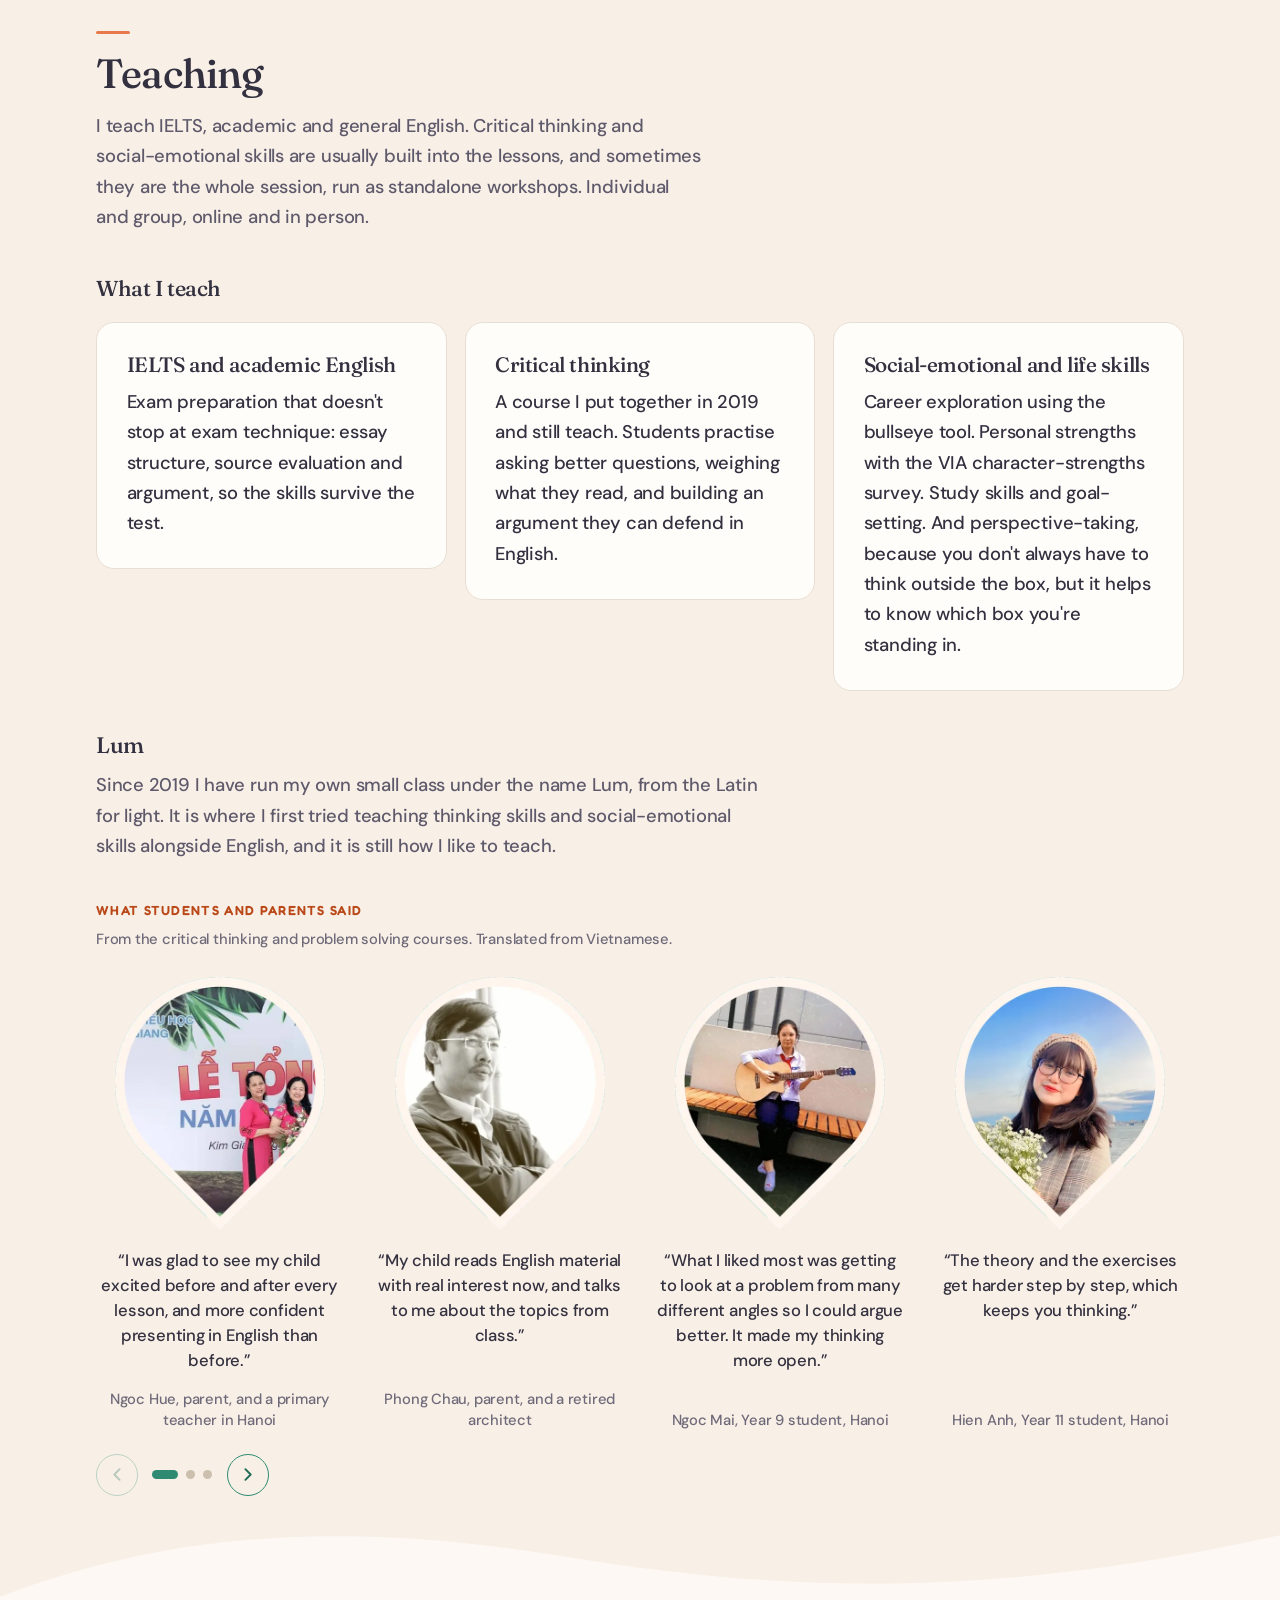
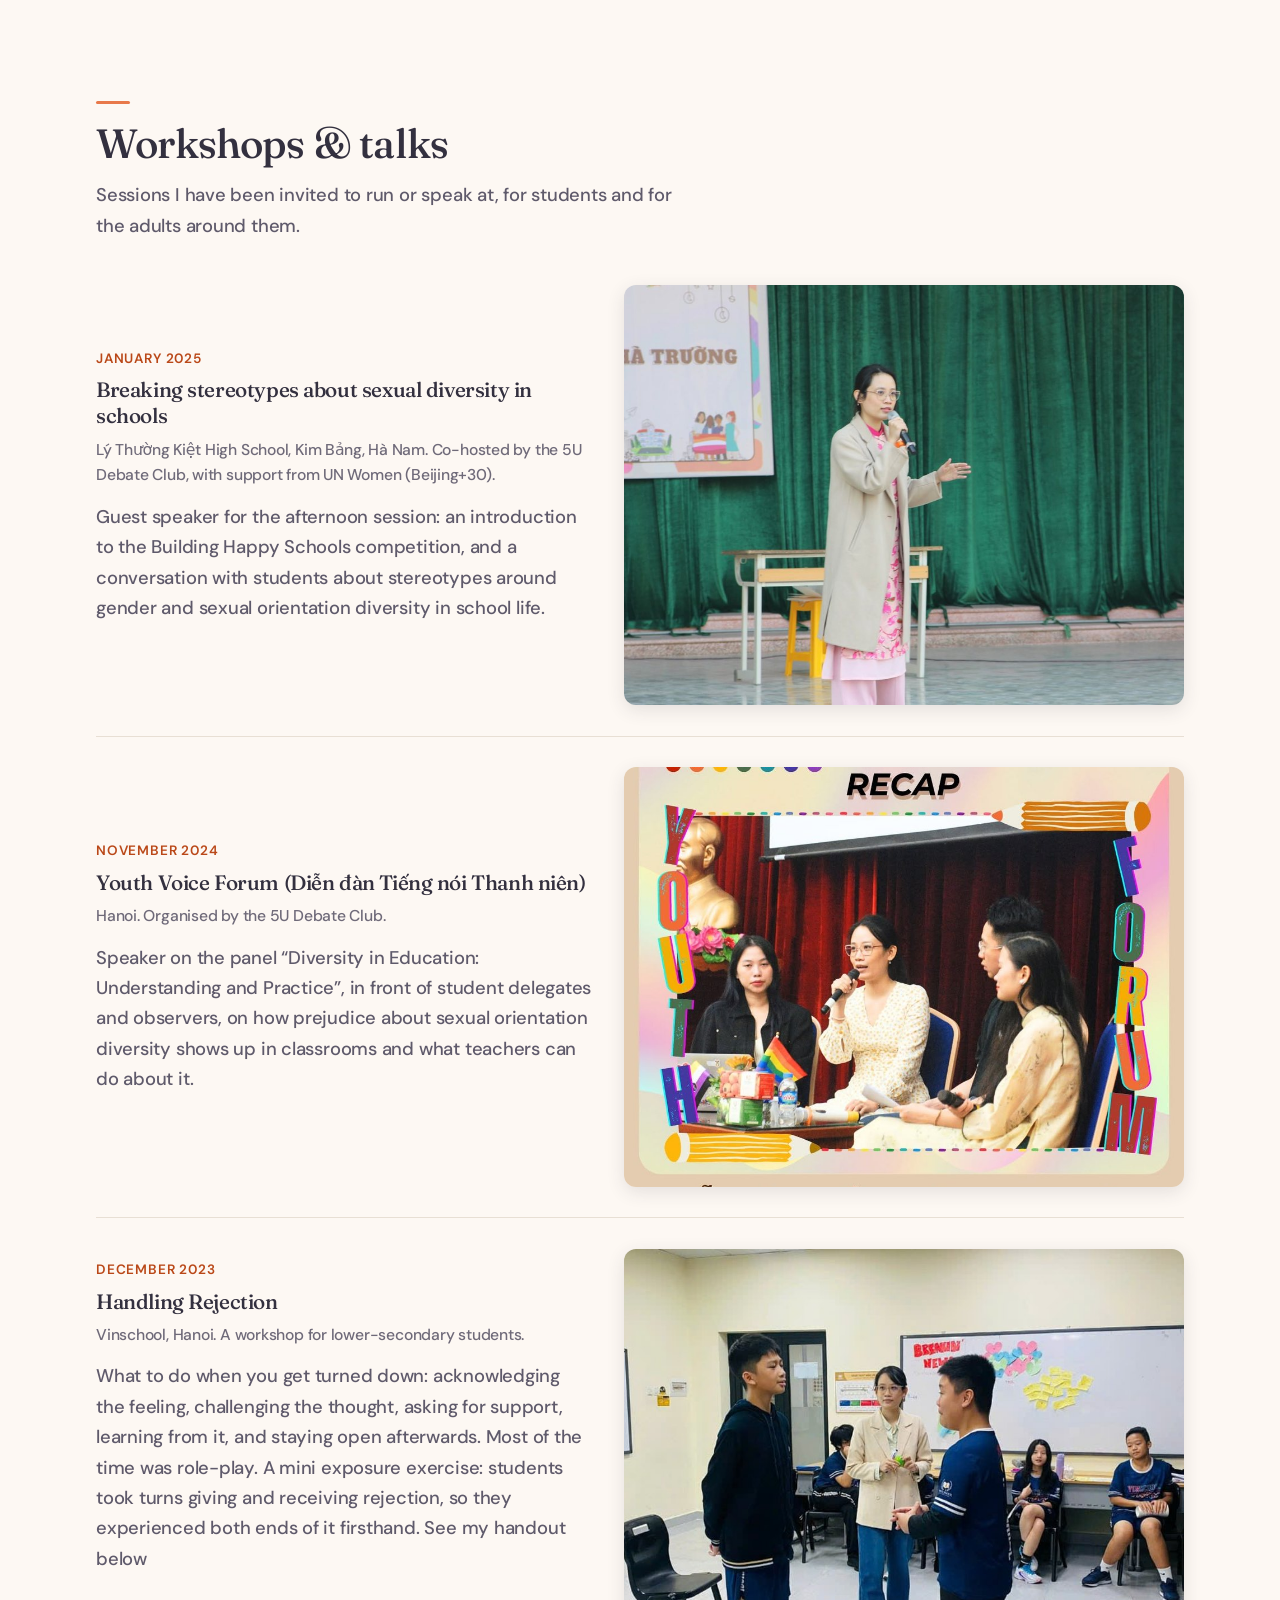
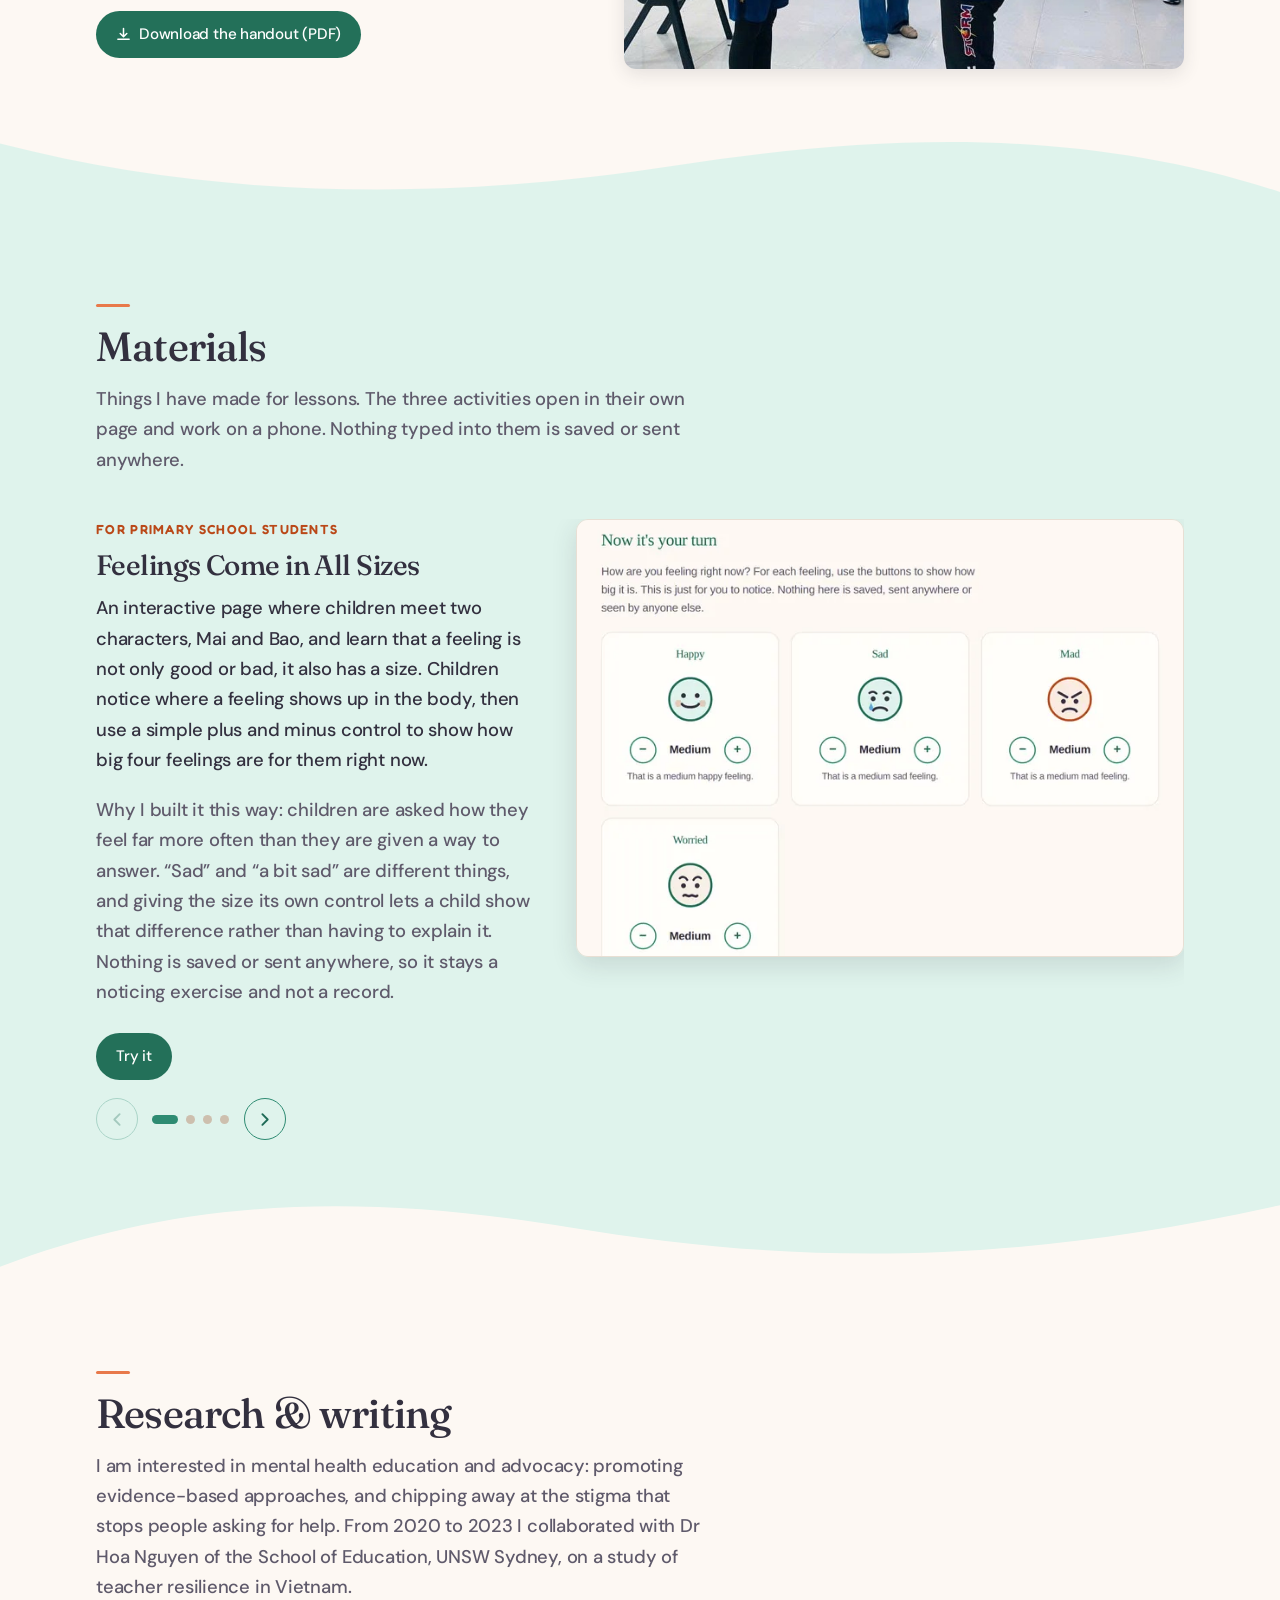
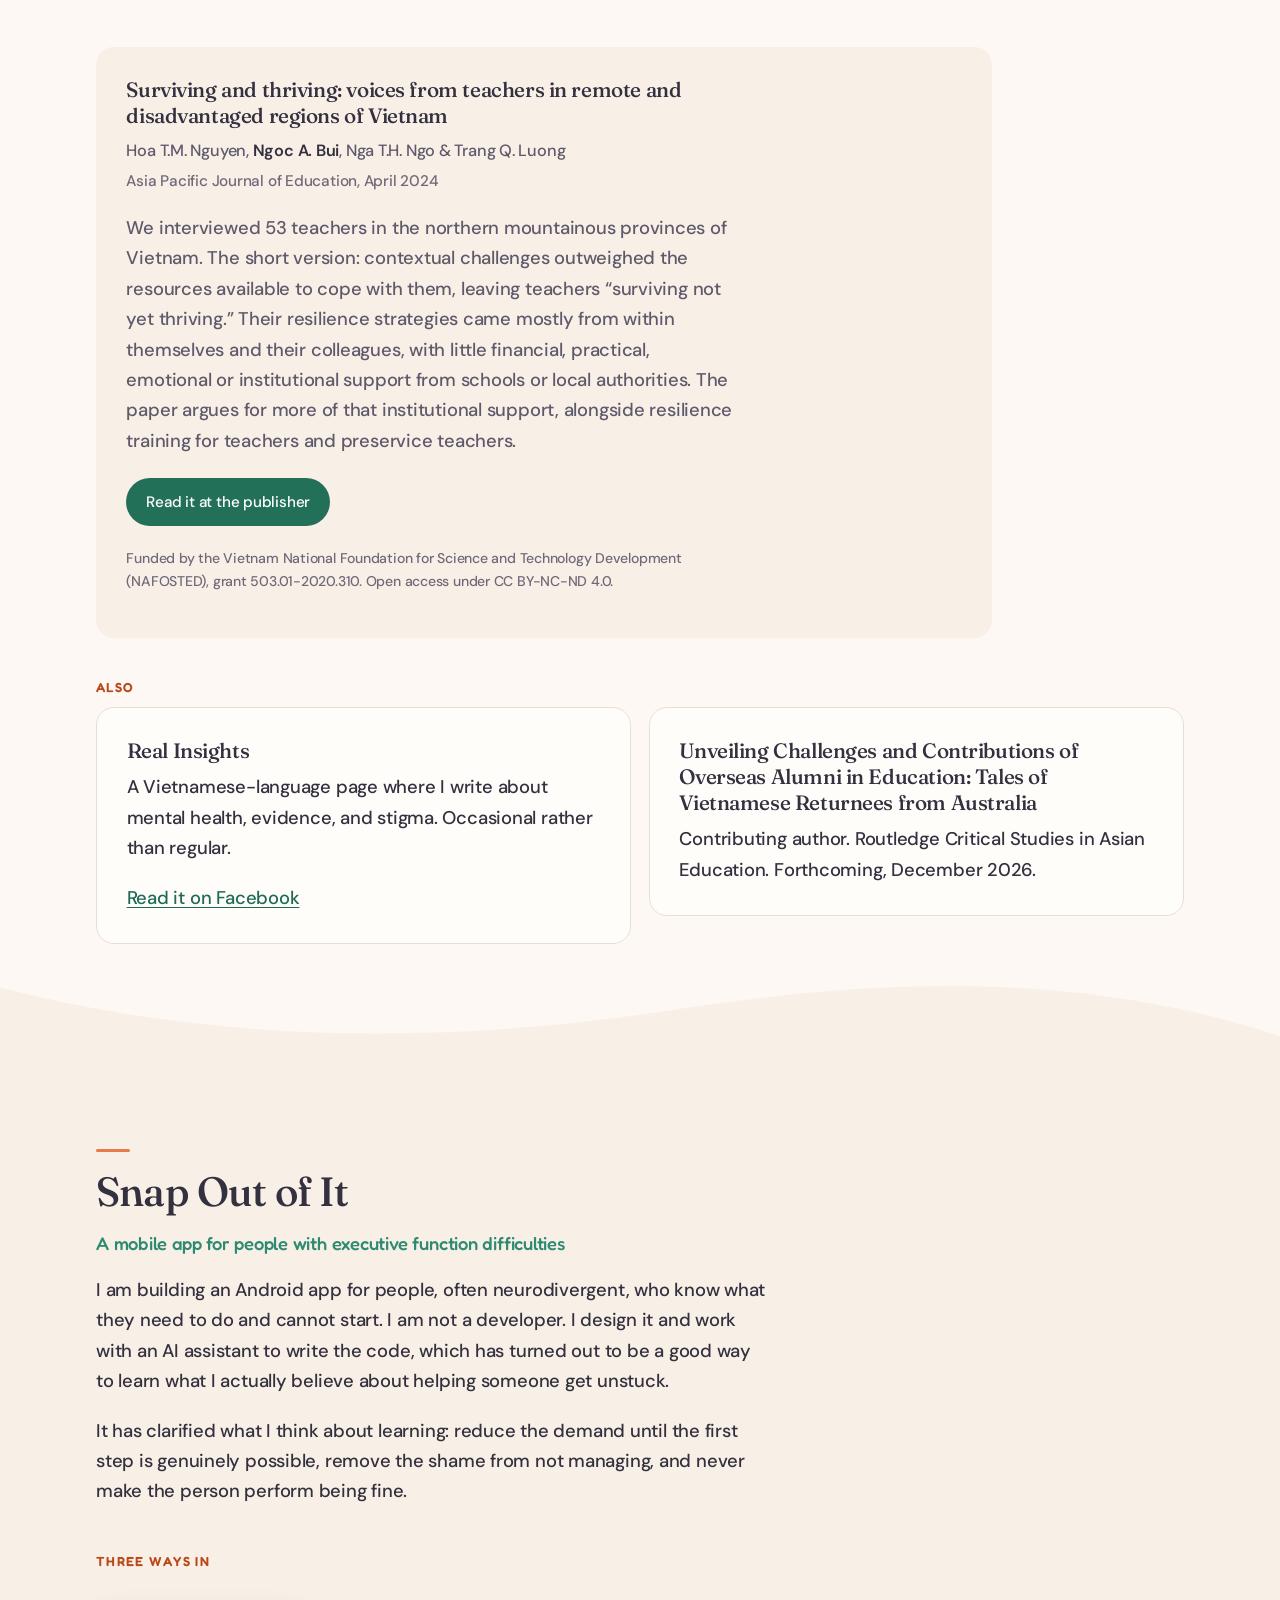
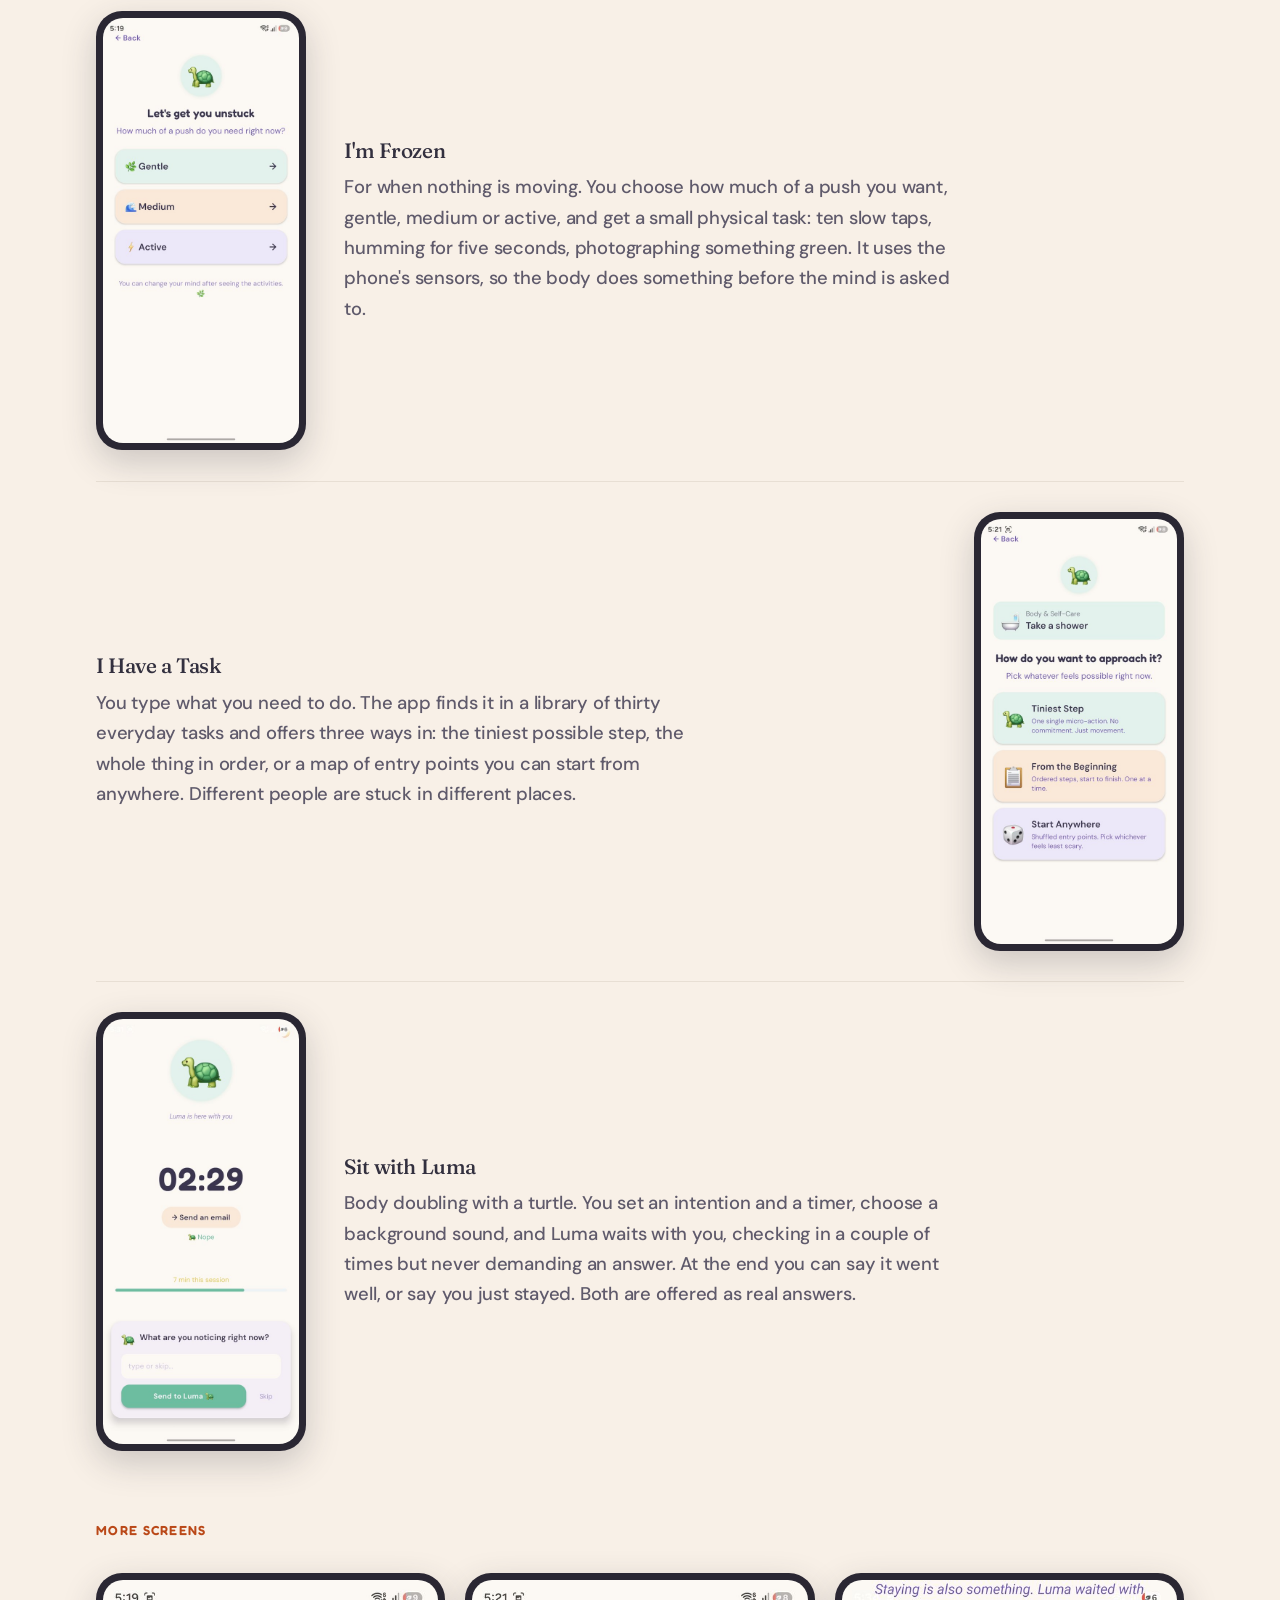
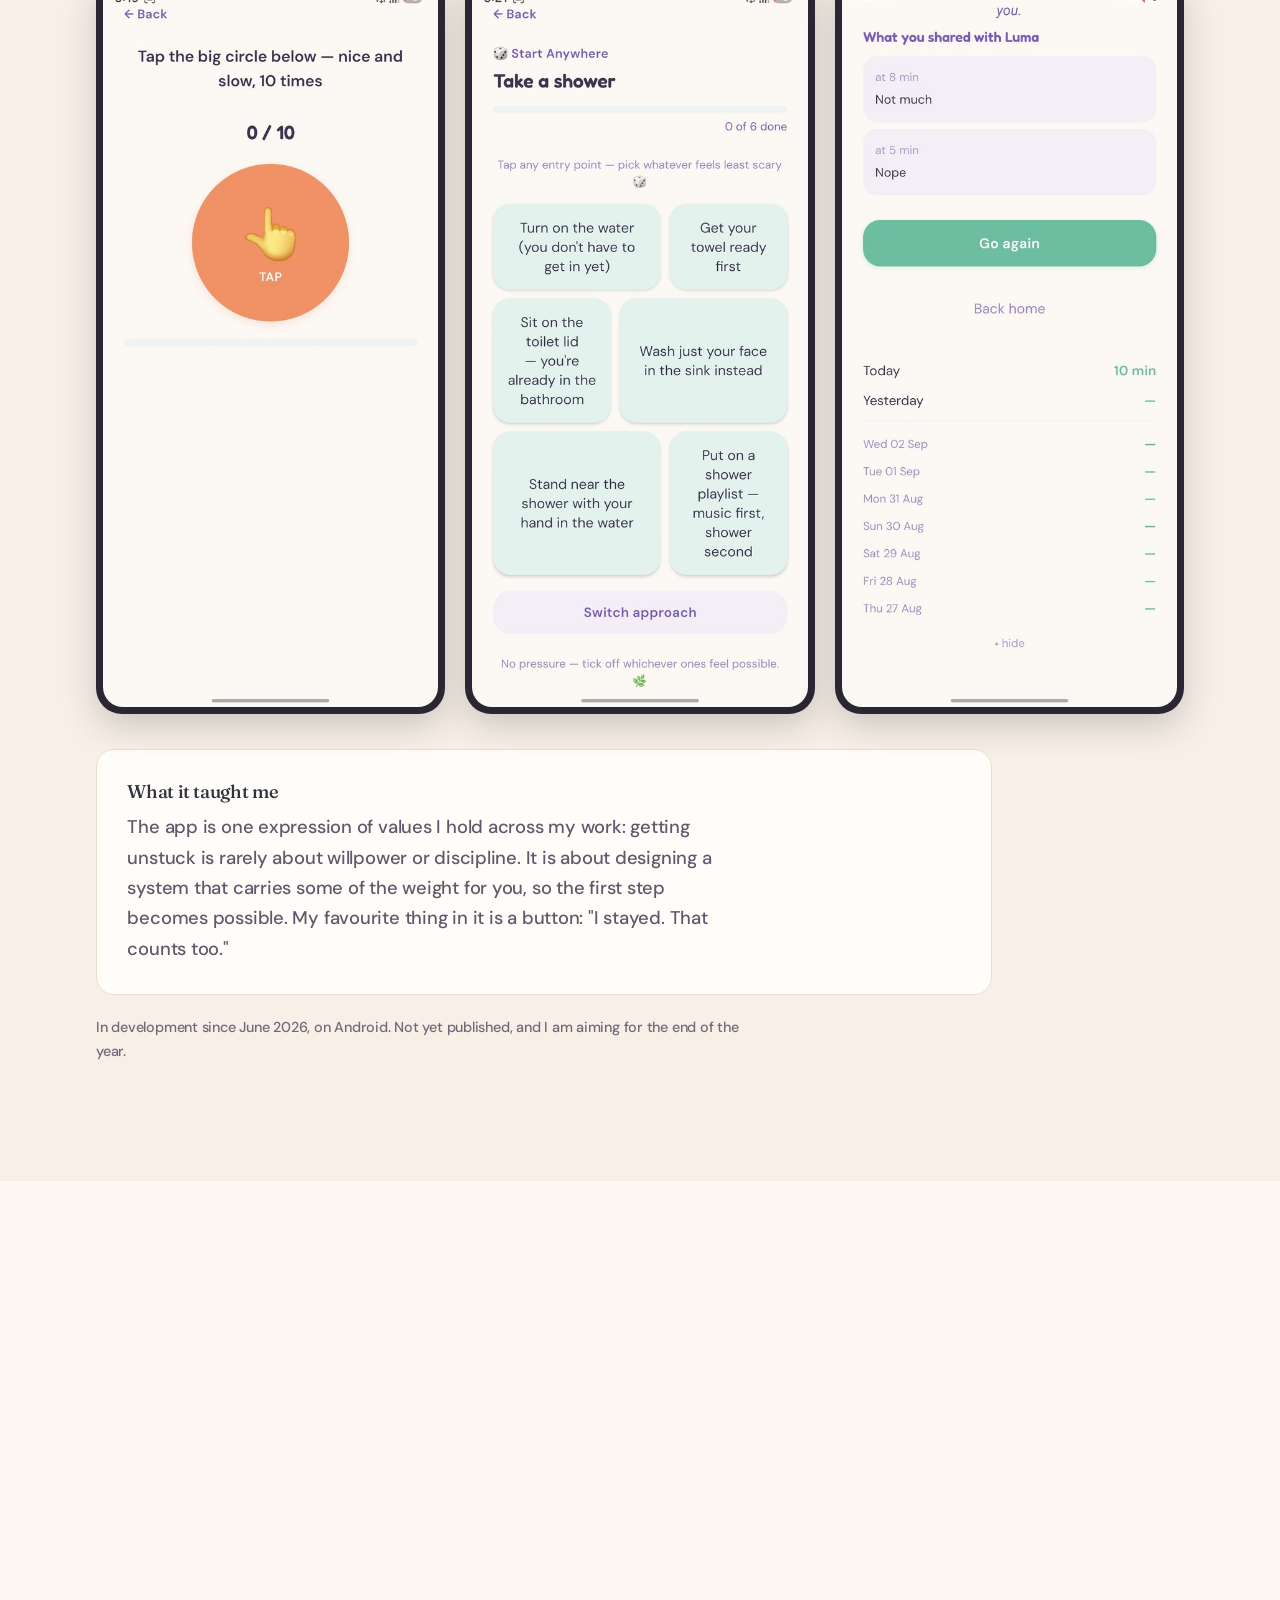
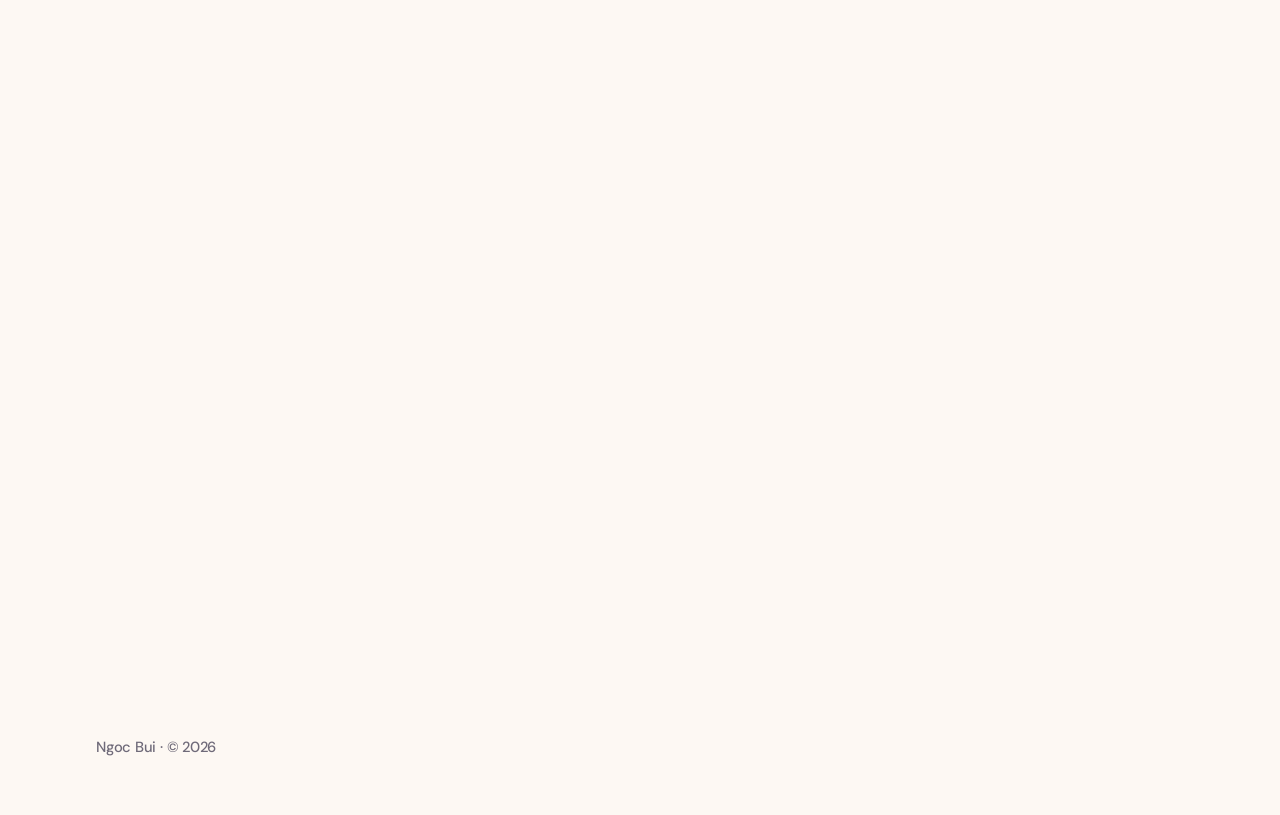
==== commit 0bb848cc: "Add files via upload" ====
--- a/index.html
+++ b/index.html
@@ -16,7 +16,7 @@
 <link rel="preconnect" href="https://fonts.googleapis.com">
 <link rel="preconnect" href="https://fonts.gstatic.com" crossorigin>
 <link href="https://fonts.googleapis.com/css2?family=Fraunces:opsz,wght@9..144,400;9..144,500;9..144,600&family=Fredoka:wght@400;500;600&family=DM+Sans:ital,opsz,wght@0,9..40,400;0,9..40,500;0,9..40,600;1,9..40,400&display=swap" rel="stylesheet">
-<link rel="stylesheet" href="style.css?v=18">
+<link rel="stylesheet" href="style.css?v=24">
 </head>
 <body>
 
@@ -67,18 +67,8 @@
 
       <div class="portrait">
         <figure>
-          <svg viewBox="0 0 300 340" role="img" aria-labelledby="portraitTitle">
-            <title id="portraitTitle">Photograph of Ngoc Bui</title>
-            <defs>
-              <clipPath id="drop">
-                <path d="M150 8c-63 0-114 51-114 114 0 58 74 124 106 155a11 11 0 0 0 16 0c32-31 106-97 106-155C264 59 213 8 150 8Z"/>
-              </clipPath>
-            </defs>
-            <image id="portraitImg" href="images/ngoc.jpg" x="18" y="0" width="264" height="340"
-                   preserveAspectRatio="xMidYMin slice" clip-path="url(#drop)"/>
-            <path d="M150 8c-63 0-114 51-114 114 0 58 74 124 106 155a11 11 0 0 0 16 0c32-31 106-97 106-155C264 59 213 8 150 8Z"
-                  fill="none" stroke="#2E8B72" stroke-width="7"/>
-          </svg>
+          <img id="portraitImg" src="images/ngoc.jpg"
+               alt="Photograph of Ngoc Bui" decoding="async">
           <figcaption id="portraitCap"></figcaption>
         </figure>
       </div>
@@ -231,8 +221,8 @@
   <div class="wrap"><span id="footerText"></span></div>
 </footer>
 
-<script src="content.js?v=18"></script>
-<script src="main.js?v=18"></script>
+<script src="content.js?v=24"></script>
+<script src="main.js?v=24"></script>
 
 <!-- Edit mode: loads only when the address ends with ?edit -->
 <script>
--- a/style.css
+++ b/style.css
@@ -118,10 +118,13 @@
 .hero-grid {
   display: grid; gap: clamp(2rem, 5vw, 3.5rem);
   grid-template-columns: 1fr;
-  align-items: center;
+  /* start, not center: centring measures the WHOLE left column, which also
+     holds the squiggle and the "I teach..." line, so the picture sank about
+     47px below the first line of the heading. */
+  align-items: start;
 }
 @media (min-width: 800px) {
-  .hero-grid { grid-template-columns: 1.25fr .75fr; }
+  .hero-grid { grid-template-columns: minmax(0, 1fr) minmax(0, .95fr); }
 }
 .hero h1 {
   font-size: clamp(1.9rem, 4.4vw, 3.1rem);
@@ -140,10 +143,19 @@
   color: var(--tangerine);
 }
 
-/* teardrop photo, echoes the old Lum site */
-.portrait { justify-self: center; width: min(300px, 78vw); }
+/* ---- leaf photo ---------------------------------------------------------
+   A plain <img> with a border-radius, not an SVG clipPath. The radii are in
+   per cent, not pixels, so the leaf keeps exactly the same shape whether the
+   frame is 500px wide on a laptop or 320px wide on a phone. ---------------- */
+.portrait { justify-self: center; width: min(500px, 100%, 82vw); }
 .portrait figure { margin: 0; position: relative; }
-.portrait svg { width: 100%; height: auto; display: block; }
+.portrait img {
+  width: 100%; aspect-ratio: 1 / 1; display: block;
+  object-fit: cover; object-position: center top;
+  border: 8px solid var(--teal);
+  border-radius: 50% 8% 50% 8%;
+  background: #fff;
+}
 .portrait figcaption {
   text-align: center; font-size: .9rem; color: var(--ink-faint); margin-top: .85rem;
 }
@@ -603,6 +615,24 @@
    balances the text beside it. */
 @media (min-width: 820px) {
   .talk.has-img { grid-template-columns: 1fr minmax(0, 22rem); align-items: center; }
+}
+
+/* ---- one frame for every talk photo ------------------------------------
+   Same width AND same height for all three. Each picture fills its frame and
+   whatever does not fit is trimmed, so the photos can be any shape at all and
+   the row still lines up. 4 by 3 is the shape that costs the least: the
+   Vinschool classroom photo is already 4 by 3, so nothing is cut there, and
+   the square Youth Forum poster keeps its lettering.
+   This holds at every screen width, so a phone sees the same framing.
+   Swap in a photo of any shape later and it will still fit. */
+.talk img {
+  width: 100%;
+  aspect-ratio: 4 / 3;
+  object-fit: cover;
+  object-position: center;
+}
+@media (min-width: 1100px) {
+  .talk.has-img { grid-template-columns: 1fr minmax(0, 35rem); }
 }
 
 /* ---- rhythm ------------------------------------------------------------ */
@@ -914,7 +944,10 @@
   align-items: start;
 }
 @media (min-width: 840px) {
-  .material { grid-template-columns: 1fr minmax(0, 26rem); }
+  .material { grid-template-columns: minmax(0, 1fr) minmax(0, 30rem); }
+}
+@media (min-width: 1100px) {
+  .material { grid-template-columns: minmax(0, 1fr) minmax(0, 38rem); }
 }
 
 .mat-who {
@@ -932,27 +965,39 @@
 
 .mat-shot img {
   width: 100%;
+  /* a portrait page would otherwise tower over a landscape screenshot */
+  max-height: 34rem;
+  height: auto;
+  width: auto;
+  max-width: 100%;
+  margin-inline: auto;
+  display: block;
   border-radius: 12px;
   border: 1px solid var(--line);
   box-shadow: 0 8px 26px rgba(51,48,63,.14);
 }
 
-/* ---- the sample pages, as a strip ---------------------------------------- */
+/* ---- the sample pages, as one scrolling strip ---------------------------- */
 .mat-pages {
   grid-column: 1 / -1;
   display: flex;
-  flex-wrap: wrap;
-  gap: .6rem;
-  margin-top: .4rem;
-}
+  flex-wrap: nowrap;
+  gap: .5rem;
+  margin-top: .2rem;
+  overflow-x: auto;
+  scrollbar-width: none;
+  padding-bottom: .25rem;
+}
+.mat-pages::-webkit-scrollbar { display: none; }
 .mat-page {
   display: block;
+  flex: none;
   line-height: 0;
   border-radius: 6px;
   outline-offset: 3px;
 }
 .mat-page img {
-  width: 84px;
+  width: 62px;
   border: 1px solid var(--line);
   border-radius: 6px;
   background: #fff;
@@ -963,4 +1008,19 @@
   transform: translateY(-3px);
   box-shadow: 0 8px 18px rgba(51,48,63,.18);
 }
-@media (max-width: 620px) { .mat-page img { width: 68px; } }
+@media (max-width: 620px) { .mat-page img { width: 54px; } }
+
+/* ---- the carousel takes the height of the slide you are looking at -------
+   main.js sets this height. Without it the track is as tall as its tallest
+   slide and every shorter one trails a wedge of empty band. -------------- */
+.materials, .quotes { transition: height .25s ease; }
+@media (prefers-reduced-motion: reduce) { .materials, .quotes { transition: none; } }
+
+/* and the arrows sit closer to the words */
+.carousel-nav { margin-top: 1.1rem; }
+
+/* ---- and nothing scrolls vertically inside the track --------------------
+   "overflow-x: auto" quietly makes the vertical axis scrollable too, so the
+   flex row stayed as tall as its tallest slide underneath and you could drag
+   the shorter ones up into that empty band. -------------------------------- */
+.materials, .quotes { overflow-y: hidden; }
